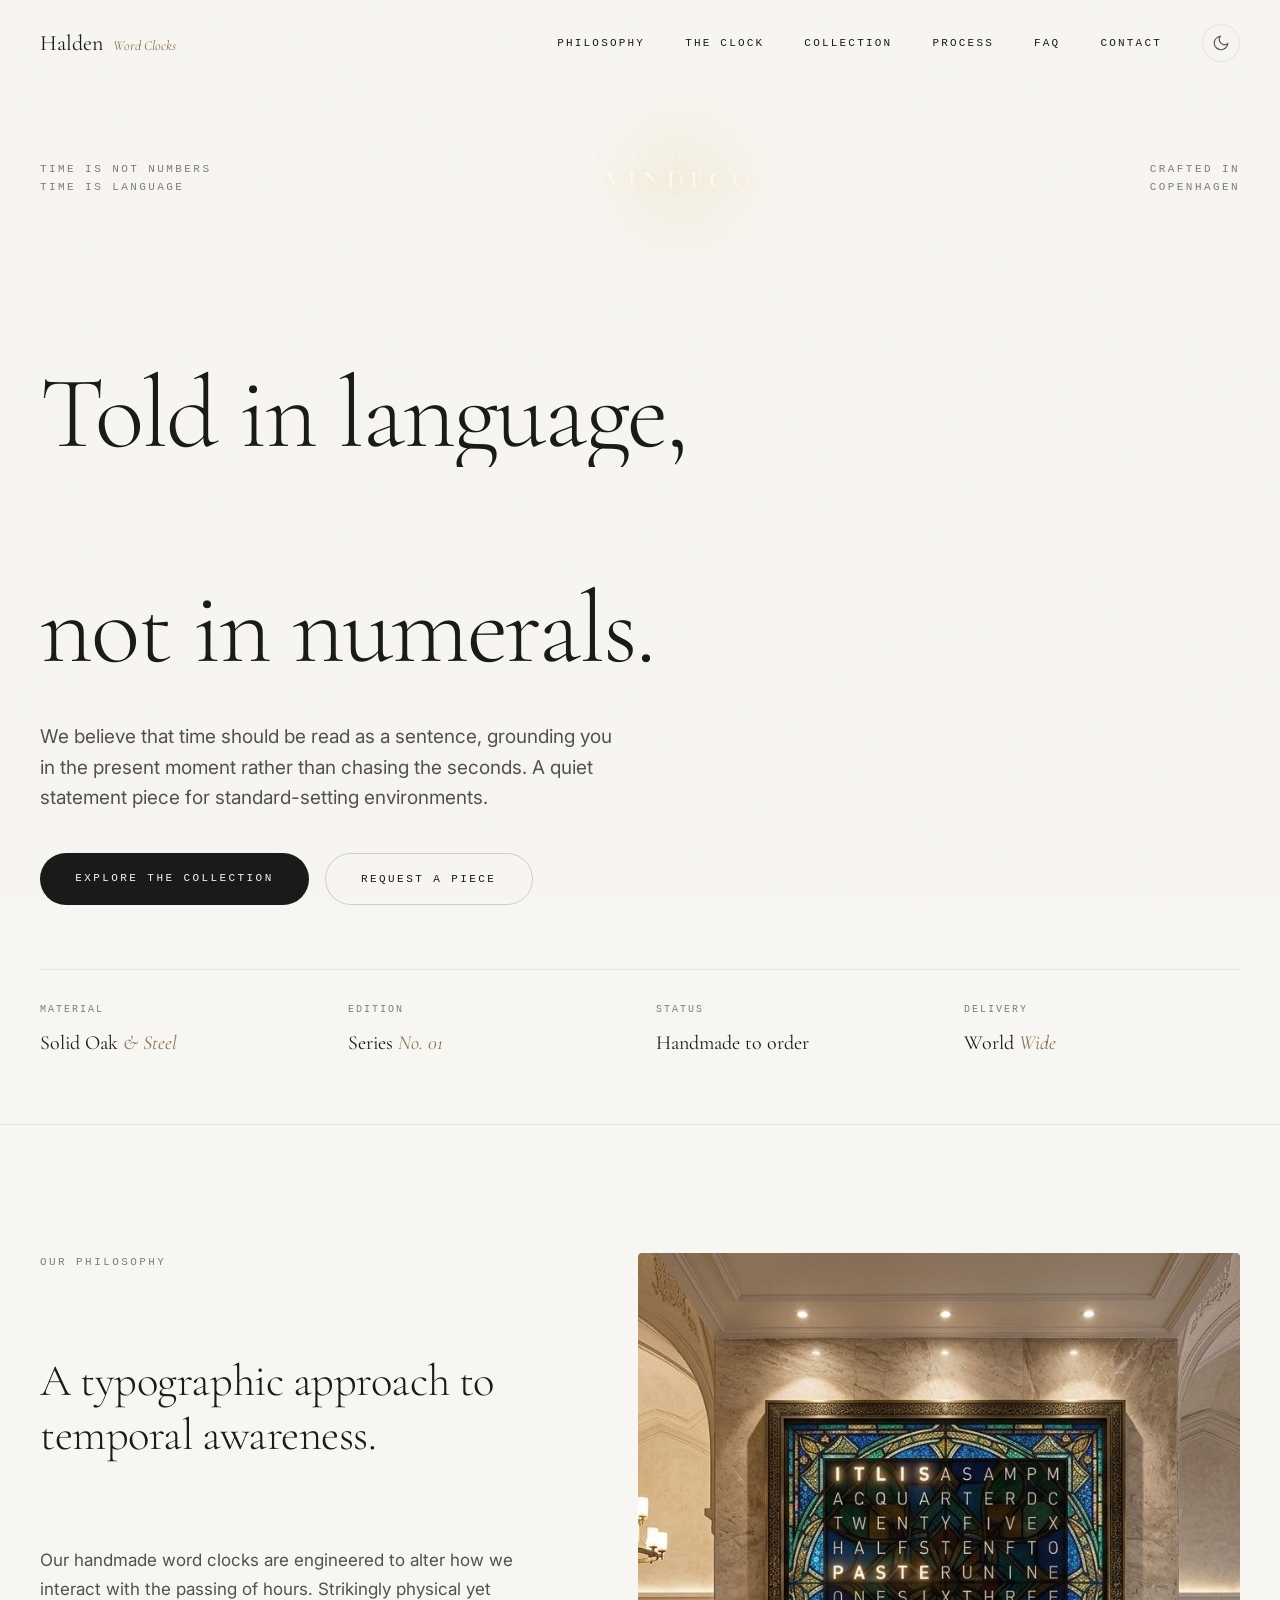
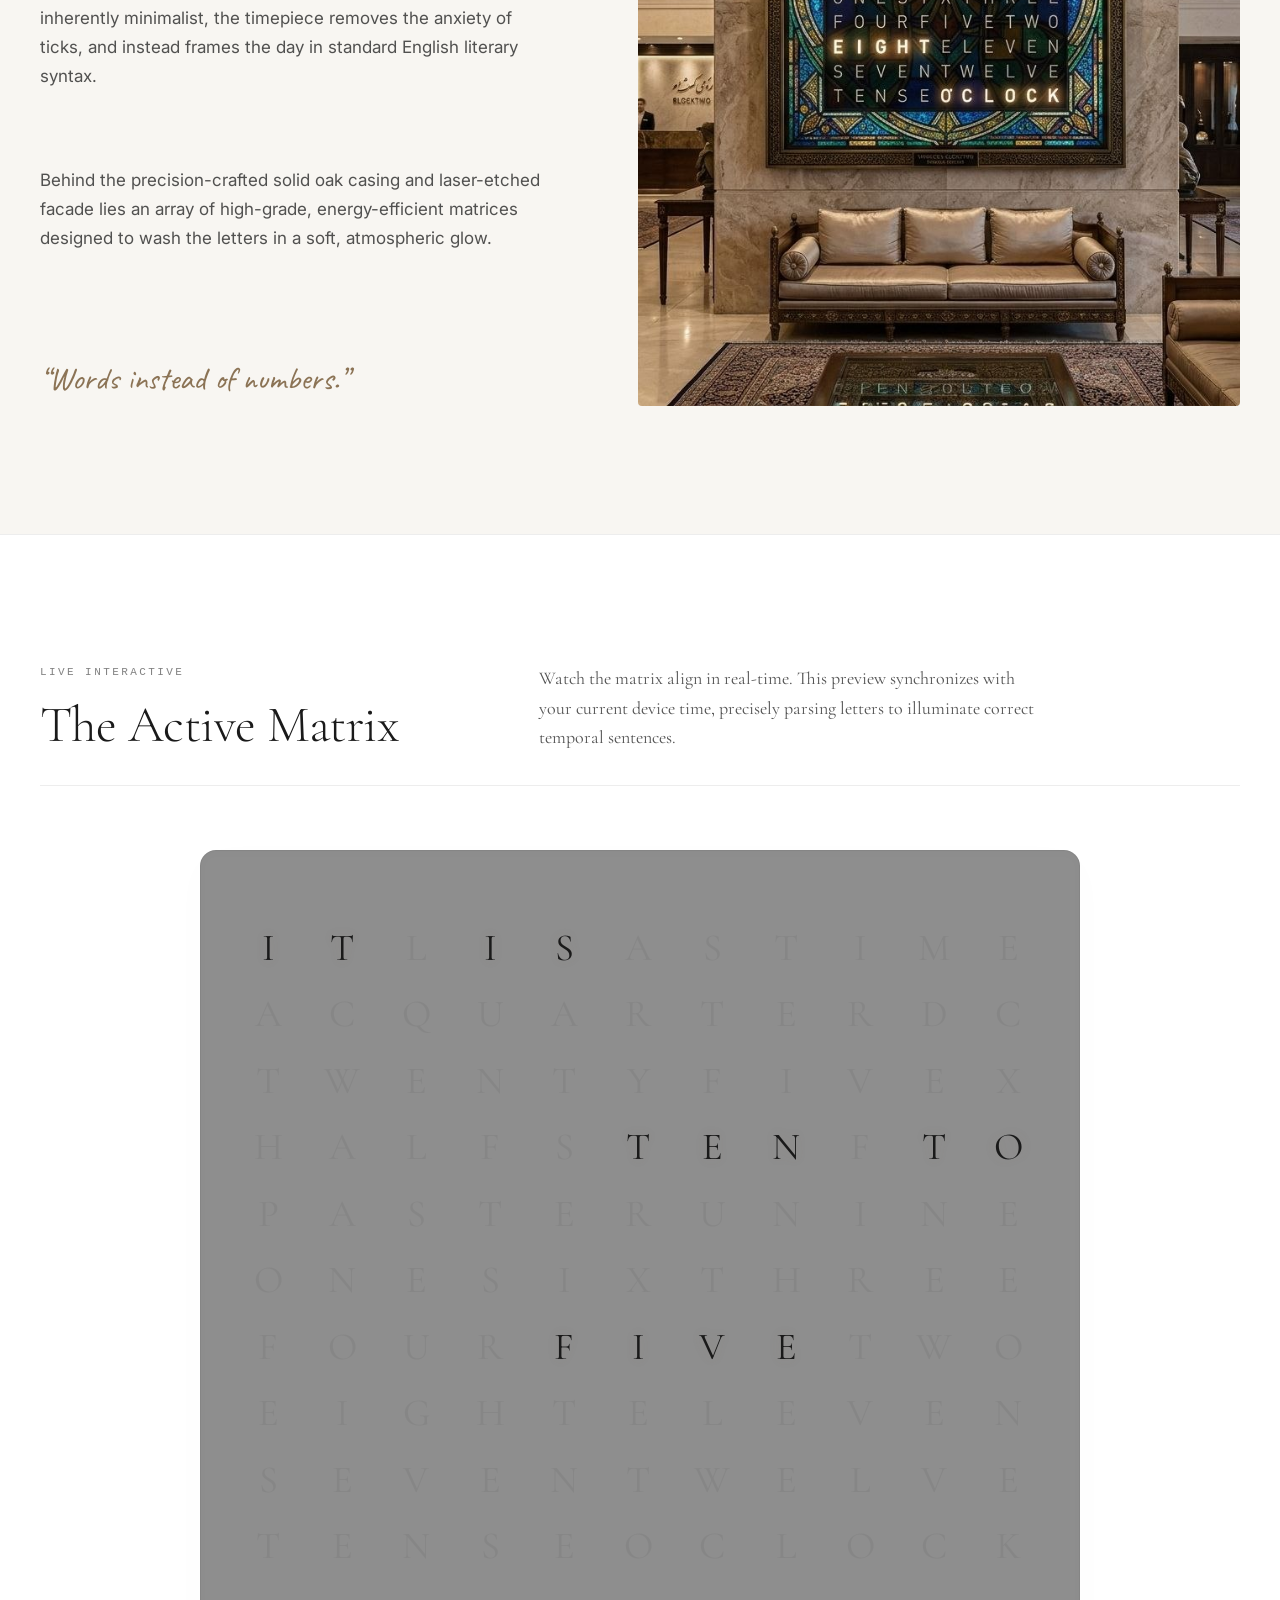
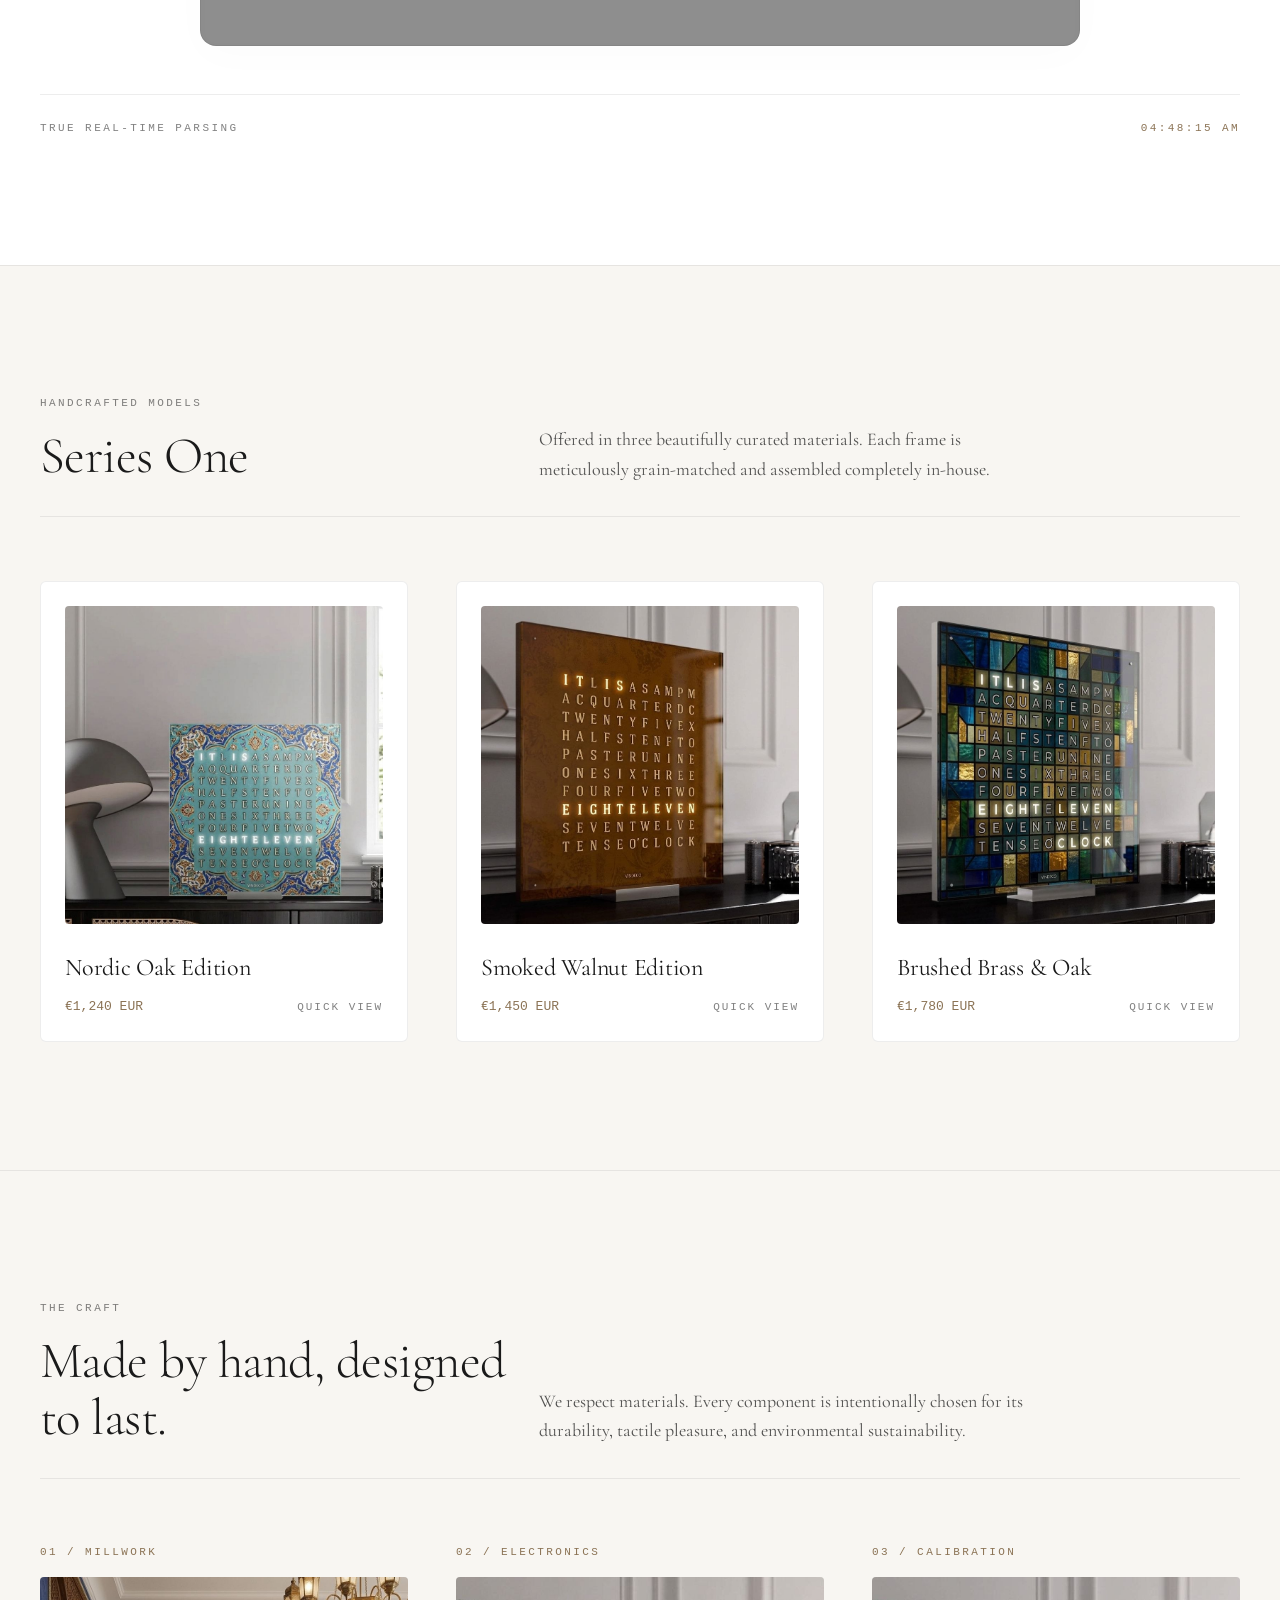
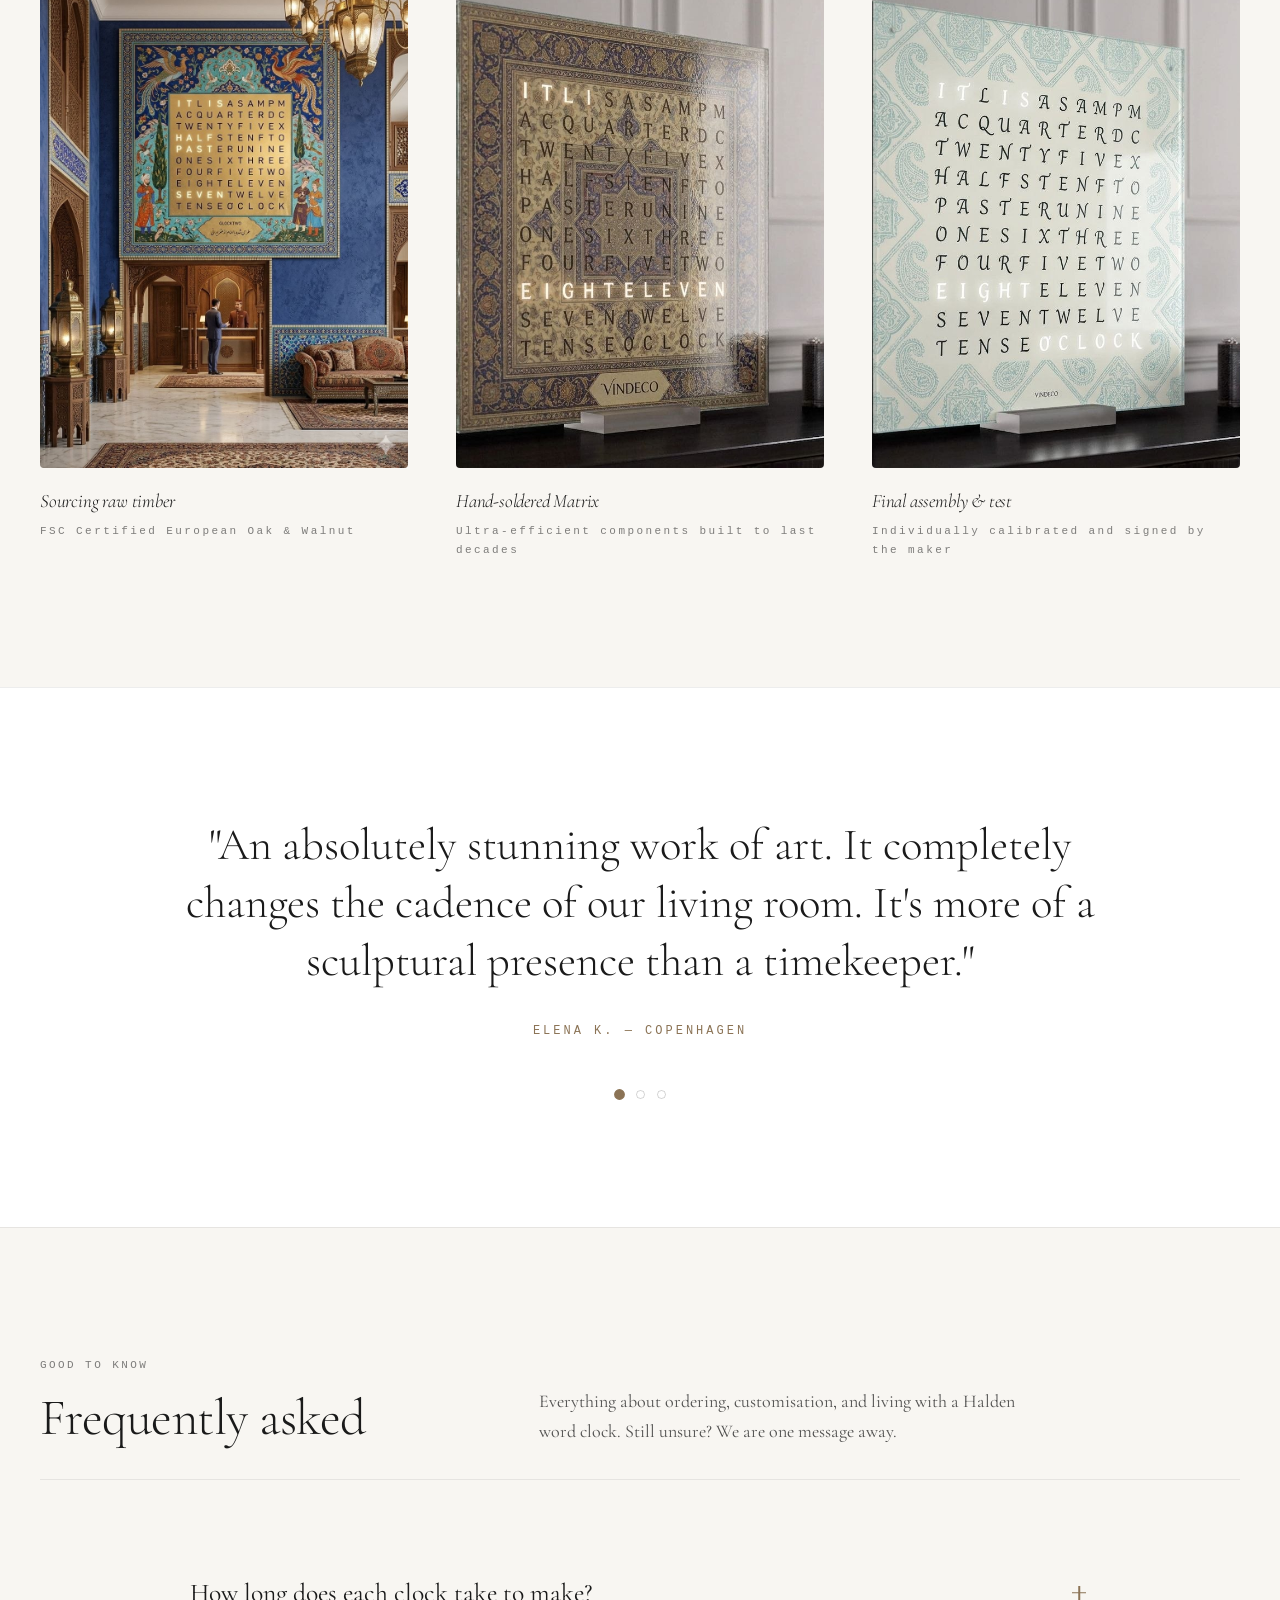
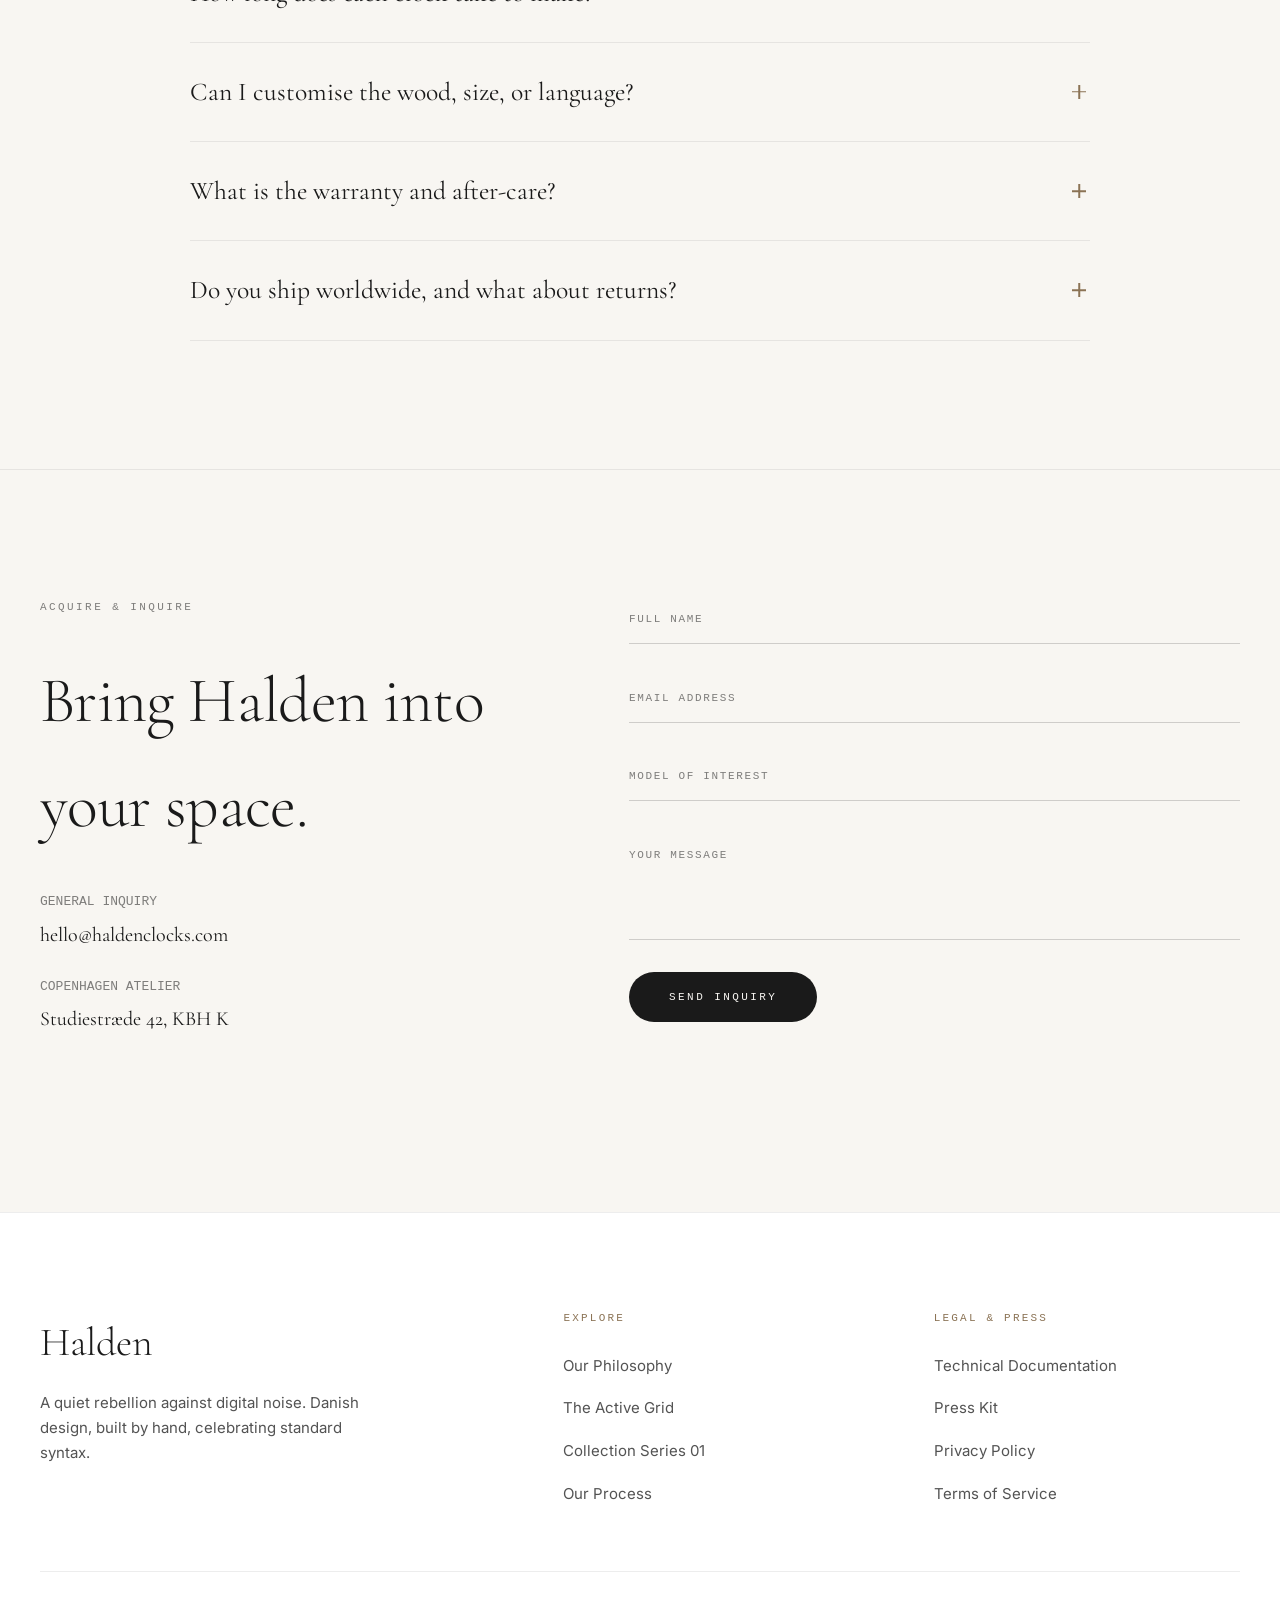
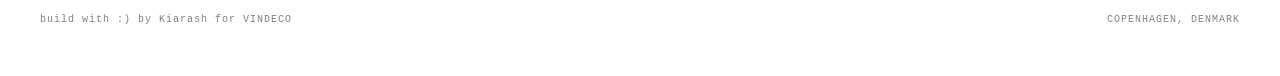
==== index.html @ 51e9920b "Add files via upload" ====
<!doctype html>
<html lang="en" class="no-js" data-theme="light">
  <head>
    <meta charset="UTF-8" />
    <meta name="viewport" content="width=device-width, initial-scale=1.0" />

    <!-- FIX: theme set before paint (no FOUC) + progressive-enhancement flag -->
    <script>
      (function () {
        var d = document.documentElement;
        d.classList.remove("no-js");
        d.classList.add("js");
        try {
          var t =
            localStorage.getItem("halden-theme") ||
            (window.matchMedia("(prefers-color-scheme: dark)").matches
              ? "dark"
              : "light");
          d.setAttribute("data-theme", t);
        } catch (e) {}
      })();
    </script>

    <title>Halden — Word Clocks | Premium Edition</title>
    <meta
      name="description"
      content="Handmade premium word clocks. Time told in language, not in numerals. Exquisite Danish design."
    />

    <link rel="canonical" href="https://haldenclocks.com/" />
    <link rel="icon" href="/favicon.ico" sizes="any" />
    <link rel="icon" href="/icon.svg" type="image/svg+xml" />
    <link rel="apple-touch-icon" href="/apple-touch-icon.png" />
    <meta name="theme-color" id="meta-theme-color" content="#f8f6f2" />

    <!-- OpenGraph -->
    <meta
      property="og:title"
      content="Halden — Word Clocks | Premium Handmade Danish Design"
    />
    <meta
      property="og:description"
      content="A unique horological piece that tells time in sentences, not in numerals. Crafted with premium solid timber and precision-etched steel."
    />
    <meta property="og:type" content="website" />
    <meta property="og:image" content="https://haldenclocks.com/og-image.jpg" />
    <meta name="twitter:card" content="summary_large_image" />

    <!-- JSON-LD: Store -->
    <script type="application/ld+json">
      {
        "@context": "https://schema.org",
        "@type": "Store",
        "name": "Halden Word Clocks",
        "image": "https://haldenclocks.com/og-image.jpg",
        "description": "Handmade premium word clocks from Copenhagen.",
        "address": {
          "@type": "PostalAddress",
          "streetAddress": "Studiestræde 42",
          "addressLocality": "Copenhagen",
          "postalCode": "1455",
          "addressCountry": "DK"
        },
        "priceRange": "$$$"
      }
    </script>

    <!-- JSON-LD: Products (rich results) -->
    <script type="application/ld+json">
      {
        "@context": "https://schema.org",
        "@type": "ItemList",
        "itemListElement": [
          {
            "@type": "Product",
            "name": "Nordic Oak Edition",
            "image": "https://haldenclocks.com/images/1000493984.jpg",
            "description": "Handmade word clock in solid Nordic oak.",
            "brand": { "@type": "Brand", "name": "Halden" },
            "offers": {
              "@type": "Offer",
              "price": "1240",
              "priceCurrency": "EUR",
              "availability": "https://schema.org/MadeToOrder"
            }
          },
          {
            "@type": "Product",
            "name": "Smoked Walnut Edition",
            "image": "https://haldenclocks.com/images/1000493985.jpg",
            "description": "Handmade word clock in smoked European walnut.",
            "brand": { "@type": "Brand", "name": "Halden" },
            "offers": {
              "@type": "Offer",
              "price": "1450",
              "priceCurrency": "EUR",
              "availability": "https://schema.org/MadeToOrder"
            }
          },
          {
            "@type": "Product",
            "name": "Brushed Brass & Oak",
            "image": "https://haldenclocks.com/images/1000493986.jpg",
            "description": "Handmade word clock in oak with a brushed brass face.",
            "brand": { "@type": "Brand", "name": "Halden" },
            "offers": {
              "@type": "Offer",
              "price": "1780",
              "priceCurrency": "EUR",
              "availability": "https://schema.org/MadeToOrder"
            }
          }
        ]
      }
    </script>

    <!-- Google Fonts -->
    <link rel="preconnect" href="https://fonts.googleapis.com" />
    <link rel="preconnect" href="https://fonts.gstatic.com" crossorigin />
    <link
      href="https://fonts.googleapis.com/css2?family=Caveat:wght@400;500;600&family=Cormorant+Garamond:ital,wght@0,300;0,400;0,500;0,600;1,300;1,400&family=Inter:wght@300;400;500;600&display=swap"
      rel="stylesheet"
    />
    <link rel="stylesheet" href="./css/app.css" />
  </head>
  <body>
    <a href="#main" class="skip-link">Skip to content</a>

    <div class="loader" aria-hidden="true">
      <div class="loader__logo">HALDEN</div>
      <div class="loader__subtitle">Time in Language</div>
    </div>

    <div class="cursor-glow" id="cursor-glow" aria-hidden="true"></div>

    <!-- Navigation -->
    <nav class="nav" id="nav">
      <a href="#main" class="nav__brand">Halden <em>Word Clocks</em></a>
      <div class="nav__menu">
        <a href="#about" class="nav__link">Philosophy</a>
        <a href="#clock" class="nav__link">The Clock</a>
        <a href="#collection" class="nav__link">Collection</a>
        <a href="#process" class="nav__link">Process</a>
        <a href="#faq" class="nav__link">FAQ</a>
        <a href="#contact" class="nav__link">Contact</a>
        <button
          class="theme-toggle"
          id="theme-toggle"
          aria-label="Toggle color theme"
        >
          <svg class="sun-icon" style="display: none" viewBox="0 0 24 24">
            <path
              d="M12 3v1m0 16v1m9-9h-1M4 12H3m15.364-6.364l-.707.707M6.343 17.657l-.707.707m12.728 0l-.707-.707M6.343 6.343l-.707-.707M12 7a5 5 0 100 10 5 5 0 000-10z"
            />
          </svg>
          <svg class="moon-icon" viewBox="0 0 24 24">
            <path d="M21 12.79A9 9 0 1111.21 3 7 7 0 0021 12.79z" />
          </svg>
        </button>
      </div>
      <button
        class="burger"
        id="burger-btn"
        aria-label="Toggle menu"
        aria-expanded="false"
        aria-controls="mobile-menu"
      >
        <span></span><span></span><span></span>
      </button>
    </nav>

    <!-- Mobile Overlay Menu -->
    <div class="mobile-menu" id="mobile-menu">
      <div class="mobile-menu__nav">
        <a href="#about" class="mobile-menu__link">Philosophy</a>
        <a href="#clock" class="mobile-menu__link">The Clock</a>
        <a href="#collection" class="mobile-menu__link">Collection</a>
        <a href="#process" class="mobile-menu__link">Process</a>
        <a href="#faq" class="mobile-menu__link">FAQ</a>
        <a href="#contact" class="mobile-menu__link">Contact</a>
      </div>
      <div class="mobile-menu__foot">
        <button
          class="theme-toggle"
          id="mobile-theme-toggle"
          aria-label="Toggle color theme"
        >
          <svg
            viewBox="0 0 24 24"
            fill="none"
            stroke="currentColor"
            stroke-width="1.5"
          >
            <path d="M21 12.79A9 9 0 1111.21 3 7 7 0 0021 12.79z" />
          </svg>
        </button>
        <span class="label">Switch theme</span>
      </div>
    </div>

    <main id="main">
      <!-- Hero -->
      <section class="hero reveal-up">
        <div class="hero__top">
          <div class="hero__label-text">
            <span class="line-mask"
              ><span class="inner" style="--i: 0"
                >Time is not numbers</span
              ></span
            >
            <span class="line-mask"
              ><span class="inner" style="--i: 1">Time is language</span></span
            >
          </div>
          <div class="luxury-logo">
            <div class="logo-particles"></div>

            <h1 id="logoText">
              <span>V</span>
              <span>I</span>
              <span>N</span>
              <span>D</span>
              <span>E</span>
              <span>C</span>
              <span>O</span>
            </h1>
          </div>
          <div class="hero__location">
            <span class="line-mask"
              ><span class="inner" style="--i: 0">Crafted in</span></span
            >
            <span class="line-mask"
              ><span class="inner" style="--i: 1">Copenhagen</span></span
            >
          </div>
        </div>

        <div>
          <h1 class="hero__title">
            <span class="line-mask"
              ><span class="inner" style="--i: 2">Told in language,</span></span
            ><br />
            <span class="line-mask"
              ><span class="inner" style="--i: 3">not in numerals.</span></span
            >
          </h1>
          <p class="hero__lede">
            We believe that time should be read as a sentence, grounding you in
            the present moment rather than chasing the seconds. A quiet
            statement piece for standard-setting environments.
          </p>

          <div class="hero__cta">
            <a href="#collection" class="btn btn--primary"
              >Explore the Collection</a
            >
            <a href="#contact" class="btn btn--ghost">Request a Piece</a>
          </div>

          <dl class="hero__meta">
            <div>
              <dt>Material</dt>
              <dd>Solid Oak <em>&amp; Steel</em></dd>
            </div>
            <div>
              <dt>Edition</dt>
              <dd>Series <em>No. 01</em></dd>
            </div>
            <div>
              <dt>Status</dt>
              <dd>Handmade to order</dd>
            </div>
            <div>
              <dt>Delivery</dt>
              <dd>World <em>Wide</em></dd>
            </div>
          </dl>
        </div>
      </section>

      <!-- About -->
      <section class="about reveal-up" id="about">
        <div class="about__inner">
          <div class="about__left">
            <div class="label" style="margin-bottom: 2rem">Our Philosophy</div>
            <h2 class="about__large-text">
              A typographic approach to temporal awareness.
            </h2>
            <p class="about__para">
              Our handmade word clocks are engineered to alter how we interact
              with the passing of hours. Strikingly physical yet inherently
              minimalist, the timepiece removes the anxiety of ticks, and
              instead frames the day in standard English literary syntax.
            </p>
            <p class="about__para">
              Behind the precision-crafted solid oak casing and laser-etched
              facade lies an array of high-grade, energy-efficient matrices
              designed to wash the letters in a soft, atmospheric glow.
            </p>
            <p class="about__quote">&ldquo;Words instead of numbers.&rdquo;</p>
          </div>
          <div
            class="about__image-container"
            data-fallback="Interior / brand imagery"
          >
            <div class="skeleton"></div>
            <img
              class="about__image"
              decoding="async"
              loading="lazy"
              src="./images/1000493983.jpg"
              alt="A Halden word clock in a warm interior setting"
            />
          </div>
        </div>
      </section>

      <!-- Live Word Clock -->
      <section class="clock-section reveal-up" id="clock">
        <div class="section-head">
          <div class="section-head__left">
            <div class="label">Live Interactive</div>
            <h2 class="section-head__title">The Active Matrix</h2>
          </div>
          <p class="section-head__desc">
            Watch the matrix align in real-time. This preview synchronizes with
            your current device time, precisely parsing letters to illuminate
            correct temporal sentences.
          </p>
        </div>

        <div class="clock">
          <div
            class="clock-grid"
            id="word-clock-grid"
            role="img"
            aria-label="Word clock showing the current time in letters"
          >
            <span class="clock-cell">I</span><span class="clock-cell">T</span
            ><span class="clock-cell">L</span><span class="clock-cell">I</span
            ><span class="clock-cell">S</span><span class="clock-cell">A</span
            ><span class="clock-cell">S</span><span class="clock-cell">T</span
            ><span class="clock-cell">I</span><span class="clock-cell">M</span
            ><span class="clock-cell">E</span> <span class="clock-cell">A</span
            ><span class="clock-cell">C</span><span class="clock-cell">Q</span
            ><span class="clock-cell">U</span><span class="clock-cell">A</span
            ><span class="clock-cell">R</span><span class="clock-cell">T</span
            ><span class="clock-cell">E</span><span class="clock-cell">R</span
            ><span class="clock-cell">D</span><span class="clock-cell">C</span>
            <span class="clock-cell">T</span><span class="clock-cell">W</span
            ><span class="clock-cell">E</span><span class="clock-cell">N</span
            ><span class="clock-cell">T</span><span class="clock-cell">Y</span
            ><span class="clock-cell">F</span><span class="clock-cell">I</span
            ><span class="clock-cell">V</span><span class="clock-cell">E</span
            ><span class="clock-cell">X</span> <span class="clock-cell">H</span
            ><span class="clock-cell">A</span><span class="clock-cell">L</span
            ><span class="clock-cell">F</span><span class="clock-cell">S</span
            ><span class="clock-cell">T</span><span class="clock-cell">E</span
            ><span class="clock-cell">N</span><span class="clock-cell">F</span
            ><span class="clock-cell">T</span><span class="clock-cell">O</span>
            <span class="clock-cell">P</span><span class="clock-cell">A</span
            ><span class="clock-cell">S</span><span class="clock-cell">T</span
            ><span class="clock-cell">E</span><span class="clock-cell">R</span
            ><span class="clock-cell">U</span><span class="clock-cell">N</span
            ><span class="clock-cell">I</span><span class="clock-cell">N</span
            ><span class="clock-cell">E</span> <span class="clock-cell">O</span
            ><span class="clock-cell">N</span><span class="clock-cell">E</span
            ><span class="clock-cell">S</span><span class="clock-cell">I</span
            ><span class="clock-cell">X</span><span class="clock-cell">T</span
            ><span class="clock-cell">H</span><span class="clock-cell">R</span
            ><span class="clock-cell">E</span><span class="clock-cell">E</span>
            <span class="clock-cell">F</span><span class="clock-cell">O</span
            ><span class="clock-cell">U</span><span class="clock-cell">R</span
            ><span class="clock-cell">F</span><span class="clock-cell">I</span
            ><span class="clock-cell">V</span><span class="clock-cell">E</span
            ><span class="clock-cell">T</span><span class="clock-cell">W</span
            ><span class="clock-cell">O</span> <span class="clock-cell">E</span
            ><span class="clock-cell">I</span><span class="clock-cell">G</span
            ><span class="clock-cell">H</span><span class="clock-cell">T</span
            ><span class="clock-cell">E</span><span class="clock-cell">L</span
            ><span class="clock-cell">E</span><span class="clock-cell">V</span
            ><span class="clock-cell">E</span><span class="clock-cell">N</span>
            <span class="clock-cell">S</span><span class="clock-cell">E</span
            ><span class="clock-cell">V</span><span class="clock-cell">E</span
            ><span class="clock-cell">N</span><span class="clock-cell">T</span
            ><span class="clock-cell">W</span><span class="clock-cell">E</span
            ><span class="clock-cell">L</span><span class="clock-cell">V</span
            ><span class="clock-cell">E</span> <span class="clock-cell">T</span
            ><span class="clock-cell">E</span><span class="clock-cell">N</span
            ><span class="clock-cell">S</span><span class="clock-cell">E</span
            ><span class="clock-cell">O</span><span class="clock-cell">C</span
            ><span class="clock-cell">L</span><span class="clock-cell">O</span
            ><span class="clock-cell">C</span><span class="clock-cell">K</span>
          </div>
        </div>

        <div class="clock-section__caption">
          <div class="label">True Real-Time Parsing</div>
          <div
            class="label"
            id="digital-clock"
            style="color: var(--accent); font-weight: 500"
            aria-live="off"
          >
            00:00:00
          </div>
        </div>
      </section>

      <!-- Collection -->
      <section class="collection reveal-up" id="collection">
        <div class="section-head">
          <div class="section-head__left">
            <div class="label">Handcrafted Models</div>
            <h2 class="section-head__title">Series One</h2>
          </div>
          <p class="section-head__desc">
            Offered in three beautifully curated materials. Each frame is
            meticulously grain-matched and assembled completely in-house.
          </p>
        </div>

        <div class="collection__grid">
          <div
            class="collection-card"
            role="button"
            tabindex="0"
            data-title="Nordic Oak Edition"
            data-price="€1,240 EUR"
            data-img="./images/1000493984.jpg"
            data-desc="Our signature model. Warm, pale Nordic oak with a hand-oiled finish that deepens beautifully with age. The letters glow with a soft, candle-like warmth."
            data-specs="Solid Nordic oak · 45 × 45 cm · English matrix · Hand-oiled finish"
          >
            <div
              class="collection-card__img-wrap"
              data-fallback="Nordic Oak Edition"
            >
              <div class="skeleton"></div>
              <img
                class="collection-card__img"
                decoding="async"
                loading="lazy"
                src="./images/1000493984.jpg"
                alt="Nordic Oak Edition word clock"
              />
            </div>
            <h3 class="collection-card__title">Nordic Oak Edition</h3>
            <div class="collection-card__details">
              <span class="collection-card__price">€1,240 EUR</span>
              <span class="collection-card__cta">Quick view</span>
            </div>
          </div>

          <div
            class="collection-card"
            role="button"
            tabindex="0"
            data-title="Smoked Walnut Edition"
            data-price="€1,450 EUR"
            data-img="./images/1000493985.jpg"
            data-desc="A darker, more dramatic character. Smoked European walnut brings rich chocolate tones and a striking contrast against the illuminated syntax."
            data-specs="Smoked European walnut · 45 × 45 cm · English matrix · Satin lacquer"
          >
            <div
              class="collection-card__img-wrap"
              data-fallback="Smoked Walnut Edition"
            >
              <div class="skeleton"></div>
              <img
                class="collection-card__img"
                decoding="async"
                loading="lazy"
                src="./images/1000493985.jpg"
                alt="Smoked Walnut Edition word clock"
              />
            </div>
            <h3 class="collection-card__title">Smoked Walnut Edition</h3>
            <div class="collection-card__details">
              <span class="collection-card__price">€1,450 EUR</span>
              <span class="collection-card__cta">Quick view</span>
            </div>
          </div>

          <div
            class="collection-card"
            role="button"
            tabindex="0"
            data-title="Brushed Brass &amp; Oak"
            data-price="€1,780 EUR"
            data-img="./images/1000493986.jpg"
            data-desc="Our flagship. A precision-etched, brushed brass face set within an oak frame — a true horological statement that patinas gracefully over decades."
            data-specs="Brushed brass on oak · 45 × 45 cm · English matrix · Limited run"
          >
            <div
              class="collection-card__img-wrap"
              data-fallback="Brushed Brass &amp; Oak"
            >
              <div class="skeleton"></div>
              <img
                class="collection-card__img"
                decoding="async"
                loading="lazy"
                src="./images/1000493986.jpg"
                alt="Brushed Brass and Oak word clock"
              />
            </div>
            <h3 class="collection-card__title">Brushed Brass &amp; Oak</h3>
            <div class="collection-card__details">
              <span class="collection-card__price">€1,780 EUR</span>
              <span class="collection-card__cta">Quick view</span>
            </div>
          </div>
        </div>
      </section>

      <!-- Process -->
      <section class="process reveal-up" id="process">
        <div class="section-head">
          <div class="section-head__left">
            <div class="label">The Craft</div>
            <h2 class="section-head__title">Made by hand, designed to last.</h2>
          </div>
          <p class="section-head__desc">
            We respect materials. Every component is intentionally chosen for
            its durability, tactile pleasure, and environmental sustainability.
          </p>
        </div>

        <div class="process__grid">
          <div class="process__item">
            <div class="process__num">01 / Millwork</div>
            <div
              class="process__image-wrap"
              data-fallback="Sourcing raw timber"
            >
              <div class="skeleton"></div>
              <img
                class="process__image"
                decoding="async"
                loading="lazy"
                src="./images/1000493988.jpg"
                alt="Milling hardwood"
              />
            </div>
            <h3 class="process__caption">Sourcing raw timber</h3>
            <p class="label" style="text-transform: none">
              FSC Certified European Oak &amp; Walnut
            </p>
          </div>
          <div class="process__item">
            <div class="process__num">02 / Electronics</div>
            <div
              class="process__image-wrap"
              data-fallback="Hand-soldered matrix"
            >
              <div class="skeleton"></div>
              <img
                class="process__image"
                decoding="async"
                loading="lazy"
                src="./images/1000493990.jpg"
                alt="Precision electronics"
              />
            </div>
            <h3 class="process__caption">Hand-soldered Matrix</h3>
            <p class="label" style="text-transform: none">
              Ultra-efficient components built to last decades
            </p>
          </div>
          <div class="process__item">
            <div class="process__num">03 / Calibration</div>
            <div
              class="process__image-wrap"
              data-fallback="Final assembly &amp; test"
            >
              <div class="skeleton"></div>
              <img
                class="process__image"
                decoding="async"
                loading="lazy"
                src="./images/1000493991.jpg"
                alt="Assembling final piece"
              />
            </div>
            <h3 class="process__caption">Final assembly &amp; test</h3>
            <p class="label" style="text-transform: none">
              Individually calibrated and signed by the maker
            </p>
          </div>
        </div>
      </section>

      <!-- Testimonials -->
      <section class="testimonials reveal-up">
        <div class="testimonials__inner">
          <div class="testimonials__track">
            <blockquote class="t-slide active">
              <p class="testimonials__quote">
                "An absolutely stunning work of art. It completely changes the
                cadence of our living room. It's more of a sculptural presence
                than a timekeeper."
              </p>
              <div class="testimonials__author">Elena K. — Copenhagen</div>
            </blockquote>
            <blockquote class="t-slide">
              <p class="testimonials__quote">
                "The craftsmanship is faultless. Guests always ask about it, and
                reading the time as a sentence has genuinely made me calmer."
              </p>
              <div class="testimonials__author">Marcus L. — Berlin</div>
            </blockquote>
            <blockquote class="t-slide">
              <p class="testimonials__quote">
                "Worth every euro. The walnut grain and the soft glow at night
                are simply beautiful. A future heirloom."
              </p>
              <div class="testimonials__author">Sofia R. — Milan</div>
            </blockquote>
          </div>
          <div
            class="testimonials__dots"
            role="tablist"
            aria-label="Testimonials"
          >
            <button class="t-dot active" aria-label="Testimonial 1"></button>
            <button class="t-dot" aria-label="Testimonial 2"></button>
            <button class="t-dot" aria-label="Testimonial 3"></button>
          </div>
        </div>
      </section>

      <!-- FAQ -->
      <section class="faq reveal-up" id="faq">
        <div class="section-head">
          <div class="section-head__left">
            <div class="label">Good to know</div>
            <h2 class="section-head__title">Frequently asked</h2>
          </div>
          <p class="section-head__desc">
            Everything about ordering, customisation, and living with a Halden
            word clock. Still unsure? We are one message away.
          </p>
        </div>

        <div class="faq__list">
          <details class="faq__item">
            <summary>
              How long does each clock take to make?<span
                class="faq__icon"
              ></span>
            </summary>
            <p class="faq__answer">
              Every piece is handmade to order. Production typically takes 4–6
              weeks, followed by insured worldwide shipping. You'll receive
              updates at each stage of the build.
            </p>
          </details>
          <details class="faq__item">
            <summary>
              Can I customise the wood, size, or language?<span
                class="faq__icon"
              ></span>
            </summary>
            <p class="faq__answer">
              Yes. Beyond the three standard editions we offer bespoke sizes,
              alternative timbers, and matrices in several languages. Mention
              your wishes in the inquiry form and we'll prepare a quote.
            </p>
          </details>
          <details class="faq__item">
            <summary>
              What is the warranty and after-care?<span
                class="faq__icon"
              ></span>
            </summary>
            <p class="faq__answer">
              Each Halden clock is covered by a 5-year warranty on electronics
              and craftsmanship. The matrix components are rated for decades of
              continuous use, and we offer lifetime servicing.
            </p>
          </details>
          <details class="faq__item">
            <summary>
              Do you ship worldwide, and what about returns?<span
                class="faq__icon"
              ></span>
            </summary>
            <p class="faq__answer">
              We ship worldwide with fully insured, tracked carriers. As pieces
              are made to order, we accept returns within 14 days of delivery
              for standard editions in original condition.
            </p>
          </details>
        </div>
      </section>

      <!-- Contact -->
      <section class="contact reveal-up" id="contact">
        <div class="contact__inner">
          <div class="contact__info">
            <div>
              <div class="label" style="margin-bottom: 2rem">
                Acquire &amp; Inquire
              </div>
              <h2 class="contact__title">Bring Halden into your space.</h2>
            </div>
            <div class="contact__details">
              <div class="contact__detail-item">
                General inquiry
                <a href="mailto:hello@haldenclocks.com"
                  >hello@haldenclocks.com</a
                >
              </div>
              <div class="contact__detail-item">
                Copenhagen Atelier
                <a href="https://maps.google.com" target="_blank" rel="noopener"
                  >Studiestræde 42, KBH K</a
                >
              </div>
            </div>
          </div>

          <!-- Set your Formspree ID in the action below to enable sending -->
          <form
            class="contact-form"
            id="contact-form"
            action="https://formspree.io/f/YOUR_FORM_ID_HERE"
            method="POST"
          >
            <div class="form-group">
              <input
                type="text"
                id="name"
                name="name"
                class="form-input"
                placeholder=" "
                required
              />
              <label for="name" class="form-label">Full Name</label>
            </div>
            <div class="form-group">
              <input
                type="email"
                id="email"
                name="email"
                class="form-input"
                placeholder=" "
                required
              />
              <label for="email" class="form-label">Email Address</label>
            </div>
            <div class="form-group">
              <input
                type="text"
                id="model-interest"
                name="model"
                class="form-input"
                placeholder=" "
              />
              <label for="model-interest" class="form-label"
                >Model of Interest</label
              >
            </div>
            <div class="form-group">
              <textarea
                id="message"
                name="message"
                class="form-input"
                rows="4"
                placeholder=" "
                style="resize: none"
                required
              ></textarea>
              <label for="message" class="form-label">Your message</label>
            </div>
            <button type="submit" class="form-btn">Send Inquiry</button>
            <p
              class="form-status"
              id="form-status"
              role="status"
              aria-live="polite"
            ></p>
          </form>
        </div>
      </section>
    </main>

    <!-- Product Quick-View Modal -->
    <div
      class="modal"
      id="product-modal"
      role="dialog"
      aria-modal="true"
      aria-labelledby="modal-title"
      aria-hidden="true"
    >
      <div class="modal__backdrop" data-close></div>
      <div class="modal__panel">
        <button class="modal__close" data-close aria-label="Close quick view">
          &times;
        </button>
        <div class="modal__grid">
          <div
            class="modal__img-wrap"
            id="modal-img-wrap"
            data-fallback="Product image"
          >
            <img id="modal-img" src="" alt="" />
          </div>
          <div class="modal__body">
            <div class="label">Series One · Handmade to order</div>
            <h3 class="modal__title" id="modal-title"></h3>
            <p class="modal__desc" id="modal-desc"></p>
            <div class="modal__specs" id="modal-specs"></div>
            <div class="modal__foot">
              <span class="modal__price" id="modal-price"></span>
              <a href="#contact" class="btn btn--primary" data-close
                >Inquire to Order</a
              >
            </div>
          </div>
        </div>
      </div>
    </div>

    <!-- Footer -->
    <footer class="footer">
      <div class="footer__top">
        <div class="footer__brand">
          <h3>Halden</h3>
          <p>
            A quiet rebellion against digital noise. Danish design, built by
            hand, celebrating standard syntax.
          </p>
        </div>
        <div>
          <h4 class="footer__links-title">Explore</h4>
          <ul class="footer__links-list">
            <li><a href="#about">Our Philosophy</a></li>
            <li><a href="#clock">The Active Grid</a></li>
            <li><a href="#collection">Collection Series 01</a></li>
            <li><a href="#process">Our Process</a></li>
          </ul>
        </div>
        <div>
          <h4 class="footer__links-title">Legal &amp; Press</h4>
          <ul class="footer__links-list">
            <li><a href="#">Technical Documentation</a></li>
            <li><a href="#">Press Kit</a></li>
            <li><a href="#">Privacy Policy</a></li>
            <li><a href="#">Terms of Service</a></li>
          </ul>
        </div>
      </div>
      <div class="footer__bottom">
        <p class="footer__copy">build with :) by Kiarash for VINDECO</p>
        <p class="footer__copy">COPENHAGEN, DENMARK</p>
      </div>
    </footer>
    <script src="./js/app.js"></script>
  </body>
</html>
---- css/app.css ----
:root {
  --bg: #f8f6f2;
  --bg-card: #ffffff;
  --text: #1a1a1a;
  --text-soft: rgba(26, 26, 26, 0.75);
  --text-mute: rgba(26, 26, 26, 0.55);
  --text-faint: rgba(26, 26, 26, 0.25);
  --line: rgba(26, 26, 26, 0.08);
  --line-strong: rgba(26, 26, 26, 0.18);
  --accent: #8b7355;
  --accent-contrast: #ffffff;
  --accent-light: rgba(139, 115, 85, 0.1);
  --glow: rgba(139, 115, 85, 0.15);
  --serif: "Cormorant Garamond", "Times New Roman", serif;
  --sans: "Inter", -apple-system, BlinkMacSystemFont, sans-serif;
  --mono: ui-monospace, "Cascadia Code", "Source Code Pro", monospace;
  --hand: "Caveat", cursive;
  --ease-quiet: cubic-bezier(0.22, 1, 0.36, 1);
  --ease-precise: cubic-bezier(0.4, 0, 0.2, 1);
  --ease-emphasis: cubic-bezier(0.16, 1, 0.3, 1);
  --transition-theme:
    background-color 0.8s var(--ease-quiet), color 0.8s var(--ease-quiet),
    border-color 0.5s var(--ease-quiet);
}
[data-theme="dark"] {
  --bg: #0c0c0b;
  --bg-card: #141413;
  --text: #f3effa;
  --text-soft: rgba(243, 239, 250, 0.75);
  --text-mute: rgba(243, 239, 250, 0.5);
  --text-faint: rgba(243, 239, 250, 0.2);
  --line: rgba(243, 239, 250, 0.08);
  --line-strong: rgba(243, 239, 250, 0.18);
  --accent: #d4af37;
  --accent-contrast: #0c0c0b;
  --accent-light: rgba(212, 175, 55, 0.1);
  --glow: rgba(212, 175, 55, 0.25);
}

*,
*::before,
*::after {
  box-sizing: border-box;
  margin: 0;
  padding: 0;
}
html {
  -webkit-text-size-adjust: 100%;
  scroll-behavior: smooth;
}
body {
  font-family: var(--sans);
  font-size: 16px;
  line-height: 1.65;
  color: var(--text);
  background: var(--bg);
  -webkit-font-smoothing: antialiased;
  overflow-x: hidden;
  transition: var(--transition-theme);
  position: relative;
}
/* Grain / atmosphere */
body::before {
  content: "";
  position: fixed;
  inset: 0;
  z-index: 0;
  pointer-events: none;
  opacity: 0.04;
  background-image: url("data:image/svg+xml,%3Csvg xmlns='http://www.w3.org/2000/svg' width='300' height='300'%3E%3Cfilter id='n'%3E%3CfeTurbulence type='fractalNoise' baseFrequency='0.9' numOctaves='4' stitchTiles='stitch'/%3E%3C/filter%3E%3Crect width='100%25' height='100%25' filter='url(%23n)'/%3E%3C/svg%3E");
}
img {
  max-width: 100%;
  display: block;
  height: auto;
}
button {
  background: none;
  border: none;
  cursor: pointer;
  font: inherit;
  color: inherit;
  padding: 0;
}
a {
  color: inherit;
  text-decoration: none;
  transition: color 0.3s ease;
}
section {
  scroll-margin-top: 100px;
  position: relative;
  z-index: 1;
}

button:focus-visible,
a:focus-visible,
input:focus-visible,
textarea:focus-visible {
  outline: 2px solid var(--accent);
  outline-offset: 4px;
  border-radius: 2px;
}
input:focus:not(:focus-visible),
textarea:focus:not(:focus-visible) {
  outline: none;
}

h1,
h2,
h3,
h4 {
  font-family: var(--serif);
  font-weight: 300;
  letter-spacing: -0.01em;
}
em {
  font-style: italic;
  font-family: var(--serif);
}

.label {
  font-family: var(--mono);
  font-size: 11px;
  letter-spacing: 0.22em;
  text-transform: uppercase;
  color: var(--text-mute);
}
.hand {
  font-family: var(--hand);
  font-weight: 500;
  color: var(--accent);
}

::-webkit-scrollbar {
  width: 8px;
}
::-webkit-scrollbar-track {
  background: var(--bg);
}
::-webkit-scrollbar-thumb {
  background: var(--line-strong);
  border-radius: 4px;
}
::-webkit-scrollbar-thumb:hover {
  background: var(--accent);
}

/* Skip link (a11y) */
.skip-link {
  position: fixed;
  top: 8px;
  left: 8px;
  z-index: 1200;
  background: var(--text);
  color: var(--bg);
  padding: 0.6rem 1rem;
  border-radius: 6px;
  font-family: var(--mono);
  font-size: 11px;
  letter-spacing: 0.15em;
  text-transform: uppercase;
  transform: translateY(-150%);
  transition: transform 0.3s var(--ease-quiet);
}
.skip-link:focus {
  transform: translateY(0);
}

/* Cursor Glow */
.cursor-glow {
  position: fixed;
  top: 0;
  left: 0;
  width: 400px;
  height: 400px;
  background: radial-gradient(circle, var(--glow) 0%, rgba(0, 0, 0, 0) 70%);
  border-radius: 50%;
  pointer-events: none;
  z-index: 0;
  transform: translate3d(-50%, -50%, 0);
  will-change: transform;
  opacity: 0;
  transition: opacity 1s var(--ease-quiet);
}
body:hover .cursor-glow {
  opacity: 1;
}

/* Loader */
.no-js .loader {
  display: none;
}
.loader {
  position: fixed;
  inset: 0;
  background: var(--bg);
  z-index: 1000;
  display: flex;
  flex-direction: column;
  justify-content: center;
  align-items: center;
  transition: clip-path 1.2s var(--ease-emphasis);
  clip-path: inset(0 0 0 0);
}
.loader.loaded {
  clip-path: inset(0 0 100% 0);
  pointer-events: none;
}
.loader__logo {
  font-family: var(--serif);
  font-size: 3.5rem;
  letter-spacing: 0.1em;
  opacity: 0;
  transform: translateY(20px);
  animation: loadIn 1s forwards var(--ease-quiet);
}
.loader__subtitle {
  font-family: var(--mono);
  font-size: 11px;
  letter-spacing: 0.3em;
  text-transform: uppercase;
  color: var(--text-mute);
  margin-top: 1rem;
  opacity: 0;
  transform: translateY(20px);
  animation: loadIn 1s 0.3s forwards var(--ease-quiet);
}
@keyframes loadIn {
  to {
    opacity: 1;
    transform: translateY(0);
  }
}

/* Nav */
.nav {
  position: fixed;
  top: 0;
  left: 0;
  right: 0;
  z-index: 100;
  display: flex;
  align-items: center;
  justify-content: space-between;
  padding: 1.5rem 2.5rem;
  background: transparent;
  border-bottom: 1px solid transparent;
  transition:
    padding 0.4s var(--ease-quiet),
    background 0.4s var(--ease-quiet),
    border-color 0.4s var(--ease-quiet);
}
.nav.scrolled {
  padding: 1rem 2.5rem;
  background: rgba(248, 246, 242, 0.85);
  backdrop-filter: blur(20px);
  -webkit-backdrop-filter: blur(20px);
  border-bottom: 1px solid var(--line);
}
[data-theme="dark"] .nav.scrolled {
  background: rgba(12, 12, 11, 0.85);
}
.nav__brand {
  font-family: var(--serif);
  font-size: 22px;
  display: flex;
  align-items: baseline;
  gap: 0.6rem;
  font-weight: 400;
}
.nav__brand em {
  color: var(--accent);
  font-size: 14px;
}
.nav__menu {
  display: flex;
  align-items: center;
  gap: 2.5rem;
}
.nav__link {
  font-family: var(--mono);
  font-size: 11px;
  letter-spacing: 0.2em;
  text-transform: uppercase;
  color: var(--text);
  position: relative;
  padding: 0.5rem 0;
}
.nav__link::after {
  content: "";
  position: absolute;
  bottom: 0;
  left: 0;
  width: 100%;
  height: 1px;
  background: var(--accent);
  transform: scaleX(0);
  transform-origin: right;
  transition: transform 0.4s var(--ease-quiet);
}
.nav__link:hover::after {
  transform: scaleX(1);
  transform-origin: left;
}

.theme-toggle {
  display: flex;
  align-items: center;
  justify-content: center;
  width: 38px;
  height: 38px;
  border-radius: 50%;
  border: 1px solid var(--line);
  color: var(--text-soft);
  transition:
    border-color 0.3s,
    background 0.3s,
    color 0.3s;
}
.theme-toggle:hover {
  border-color: var(--accent);
  background: var(--accent-light);
  color: var(--text);
}
.theme-toggle svg {
  width: 18px;
  height: 18px;
  fill: none;
  stroke: currentColor;
  stroke-width: 1.5;
}

.burger {
  display: none;
  flex-direction: column;
  gap: 6px;
  width: 24px;
  height: 18px;
  z-index: 110;
}
.burger span {
  display: block;
  width: 100%;
  height: 1.5px;
  background: var(--text);
  transition:
    transform 0.3s var(--ease-quiet),
    opacity 0.3s;
}
.burger.active span:nth-child(1) {
  transform: translateY(7.5px) rotate(45deg);
}
.burger.active span:nth-child(2) {
  opacity: 0;
}
.burger.active span:nth-child(3) {
  transform: translateY(-7.5px) rotate(-45deg);
}

.mobile-menu {
  position: fixed;
  inset: 0;
  background: var(--bg);
  z-index: 95;
  display: flex;
  flex-direction: column;
  justify-content: center;
  padding: 3rem;
  clip-path: circle(0px at calc(100% - 3rem) 3rem);
  transition: clip-path 0.8s var(--ease-emphasis);
}
.mobile-menu.active {
  clip-path: circle(150% at calc(100% - 3rem) 3rem);
}
.mobile-menu__nav {
  display: flex;
  flex-direction: column;
  gap: 2rem;
}
.mobile-menu__link {
  font-family: var(--serif);
  font-size: 2.5rem;
  font-weight: 300;
  color: var(--text-soft);
  transition:
    color 0.3s,
    padding-left 0.3s;
}
.mobile-menu__link:hover {
  color: var(--accent);
  padding-left: 10px;
}
.mobile-menu__foot {
  margin-top: 3rem;
  display: flex;
  align-items: center;
  gap: 1rem;
}
.mobile-menu__foot .label {
  color: var(--text-soft);
}

@media (max-width: 860px) {
  .nav {
    padding: 1.25rem 1.5rem;
  }
  .nav.scrolled {
    padding: 0.85rem 1.5rem;
  }
  .nav__menu {
    display: none;
  }
  .burger {
    display: flex;
  }
}

/* Reveal */
.reveal-up {
  transition:
    opacity 1.2s var(--ease-quiet),
    transform 1.2s var(--ease-quiet);
}
.js .reveal-up {
  opacity: 0;
  transform: translateY(40px);
}
.reveal-up.is-in {
  opacity: 1;
  transform: translateY(0);
}
.line-mask {
  display: block;
  overflow: hidden;
}
.line-mask .inner {
  display: block;
  transition: transform 1.3s var(--ease-emphasis);
  transition-delay: calc(var(--i, 0) * 150ms);
}
.js .line-mask .inner {
  transform: translateY(110%);
}
.reveal-up.is-in .line-mask .inner {
  transform: translateY(0);
}

/* Buttons */
.btn {
  display: inline-block;
  font-family: var(--mono);
  font-size: 11px;
  letter-spacing: 0.22em;
  text-transform: uppercase;
  padding: 1rem 2.2rem;
  border-radius: 30px;
  transition:
    transform 0.3s,
    background 0.3s,
    color 0.3s,
    box-shadow 0.3s,
    border-color 0.3s;
}
.btn--primary {
  background: var(--text);
  color: var(--bg);
}
.btn--primary:hover {
  background: var(--accent);
  color: var(--accent-contrast);
  transform: translateY(-2px);
  box-shadow: 0 12px 30px var(--glow);
}
.btn--ghost {
  border: 1px solid var(--line-strong);
  color: var(--text);
}
.btn--ghost:hover {
  border-color: var(--accent);
  color: var(--accent);
  transform: translateY(-2px);
}

/* Hero */
.hero {
  min-height: 100vh;
  padding: 10rem 2.5rem 4rem;
  max-width: 1400px;
  margin: 0 auto;
  display: flex;
  flex-direction: column;
  justify-content: space-between;
}
.hero__top {
  display: flex;
  justify-content: space-between;
  align-items: flex-start;
  gap: 2rem;
  margin-bottom: 10rem;
}
.hero__label-text,
.hero__location {
  font-family: var(--mono);
  font-size: 11px;
  letter-spacing: 0.22em;
  text-transform: uppercase;
  color: var(--text-mute);
}
.hero__location {
  text-align: right;
}
.hero__title {
  font-size: clamp(2.8rem, 8vw, 7rem);
  line-height: 1.05;
  letter-spacing: -0.02em;
  margin-bottom: 2.5rem;
}
.hero__lede {
  max-width: 580px;
  font-size: 19px;
  line-height: 1.6;
  color: var(--text-soft);
  margin-bottom: 2.5rem;
}
.hero__cta {
  display: flex;
  gap: 1rem;
  flex-wrap: wrap;
  margin-bottom: 4rem;
}
.hero__meta {
  display: grid;
  grid-template-columns: repeat(4, 1fr);
  gap: 2rem;
  border-top: 1px solid var(--line);
  padding-top: 2rem;
}
.hero__meta dt {
  font-family: var(--mono);
  font-size: 10px;
  letter-spacing: 0.2em;
  text-transform: uppercase;
  color: var(--text-mute);
  margin-bottom: 0.5rem;
}
.hero__meta dd {
  font-family: var(--serif);
  font-size: 20px;
  color: var(--text);
}
.hero__meta dd em {
  color: var(--accent);
}

@media (max-width: 768px) {
  .hero {
    padding: 7.5rem 1.5rem 3rem;
  }
  .hero__top {
    flex-direction: column;
    gap: 0.5rem;
  }
  .hero__location {
    text-align: left;
  }
  .hero__meta {
    grid-template-columns: repeat(2, 1fr);
    gap: 1.5rem;
  }
}

/* Section header */
.section-head {
  max-width: 1400px;
  margin: 0 auto 4rem;
  display: grid;
  grid-template-columns: 1fr 1.5fr;
  gap: 2rem;
  align-items: end;
  border-bottom: 1px solid var(--line);
  padding-bottom: 2rem;
}
.section-head__left {
  display: flex;
  flex-direction: column;
  gap: 1rem;
}
.section-head__title {
  font-size: clamp(2rem, 4vw, 3.2rem);
  line-height: 1.1;
}
.section-head__desc {
  font-family: var(--serif);
  font-size: 18px;
  color: var(--text-soft);
  max-width: 500px;
}
@media (max-width: 768px) {
  .section-head {
    grid-template-columns: 1fr;
    gap: 1rem;
    padding-bottom: 1.5rem;
  }
}

/* Image fallback (when local image missing) */
.img-fallback {
  background: linear-gradient(
    135deg,
    var(--accent-light),
    var(--line-strong)
  ) !important;
}
.img-fallback::after {
  content: attr(data-fallback);
  position: absolute;
  inset: 0;
  display: flex;
  align-items: center;
  justify-content: center;
  font-family: var(--mono);
  font-size: 10px;
  letter-spacing: 0.2em;
  text-transform: uppercase;
  color: var(--text-mute);
  text-align: center;
  padding: 1rem;
}

/* About */
.about {
  padding: 8rem 2.5rem;
  border-top: 1px solid var(--line);
}
.about__inner {
  max-width: 1400px;
  margin: 0 auto;
  display: grid;
  grid-template-columns: 1fr 1.2fr;
  gap: 6rem;
}
.about__left {
  display: flex;
  flex-direction: column;
  justify-content: space-between;
}
.about__large-text {
  font-family: var(--serif);
  font-size: clamp(1.8rem, 3.5vw, 2.8rem);
  line-height: 1.2;
  color: var(--text);
  margin-bottom: 2rem;
}
.about__para {
  font-size: 17px;
  color: var(--text-soft);
  line-height: 1.7;
  margin-bottom: 1.5rem;
}
.about__quote {
  font-family: var(--hand);
  font-size: 32px;
  color: var(--accent);
  margin-top: 1.5rem;
}
.about__image-container {
  position: relative;
  aspect-ratio: 4/5;
  background: var(--line);
  overflow: hidden;
  border-radius: 4px;
}
.about__image {
  width: 100%;
  height: 100%;
  object-fit: cover;
  transition: transform 1.8s var(--ease-quiet);
}
.about__image-container:hover .about__image {
  transform: scale(1.05);
}
@media (max-width: 860px) {
  .about {
    padding: 6rem 1.5rem;
  }
  .about__inner {
    grid-template-columns: 1fr;
    gap: 3rem;
  }
}

/* Clock */
.clock-section {
  padding: 8rem 2.5rem;
  border-top: 1px solid var(--line);
  background: var(--bg-card);
  transition: var(--transition-theme);
}
.clock {
  max-width: 880px;
  margin: 0 auto;
  padding: 4rem 2rem;
  background: #2a2a2a87;
  border-radius: 16px;
  box-shadow:
    inset 0 2px 8px rgba(0, 0, 0, 0.02),
    0 10px 40px rgba(0, 0, 0, 0.015);
  border: 1px solid var(--line);
  display: flex;
  justify-content: center;
  transition: var(--transition-theme);
}
.clock-grid {
  display: grid;
  grid-template-columns: repeat(11, 1fr);
  gap: 0;
  width: 100%;
  font-family: var(--serif);
  font-size: clamp(1.3rem, 3vw, 2.8rem);
  text-align: center;
  letter-spacing: 0.08em;
  line-height: 1.4;
}
.clock-cell {
  padding: 0.4rem 0;
  color: var(--text-faint);
  transition:
    color 0.6s var(--ease-quiet),
    text-shadow 0.6s var(--ease-quiet),
    opacity 0.6s var(--ease-quiet);
  opacity: 0.25;
  user-select: none;
}
.clock-cell.is-active {
  color: var(--text);
  opacity: 1;
  text-shadow: 0 0 12px var(--glow);
  font-weight: 400;
}
.clock-section__caption {
  max-width: 1400px;
  margin: 3rem auto 0;
  display: flex;
  justify-content: space-between;
  align-items: baseline;
  border-top: 1px solid var(--line);
  padding-top: 1.5rem;
}
@media (max-width: 768px) {
  .clock-section {
    padding: 6rem 1.5rem;
  }
  .clock {
    padding: 2rem 1rem;
  }
}

/* Collection */
.collection {
  padding: 8rem 2.5rem;
  border-top: 1px solid var(--line);
}
.collection__grid {
  max-width: 1400px;
  margin: 0 auto;
  display: grid;
  grid-template-columns: repeat(3, 1fr);
  gap: 3rem;
}
.collection-card {
  display: flex;
  flex-direction: column;
  border: 1px solid var(--line);
  background: var(--bg-card);
  padding: 1.5rem;
  border-radius: 6px;
  transition:
    transform 0.6s var(--ease-quiet),
    border-color 0.6s,
    box-shadow 0.6s;
  cursor: pointer;
}
.collection-card:hover,
.collection-card:focus-visible {
  transform: translateY(-8px);
  border-color: var(--accent);
  box-shadow: 0 15px 40px rgba(0, 0, 0, 0.06);
}
.collection-card__img-wrap {
  width: 100%;
  aspect-ratio: 1/1;
  overflow: hidden;
  border-radius: 4px;
  background: var(--line);
  margin-bottom: 1.5rem;
  position: relative;
}
.collection-card__img {
  width: 100%;
  height: 100%;
  object-fit: cover;
  transition: transform 1s var(--ease-quiet);
}
.collection-card:hover .collection-card__img {
  transform: scale(1.05);
}
.collection-card__details {
  display: flex;
  justify-content: space-between;
  align-items: baseline;
  margin-top: auto;
}
.collection-card__title {
  font-size: 24px;
  font-weight: 400;
  margin-bottom: 0.5rem;
}
.collection-card__price {
  font-family: var(--mono);
  font-size: 13px;
  color: var(--accent);
}
.collection-card__cta {
  font-family: var(--mono);
  font-size: 11px;
  letter-spacing: 0.18em;
  text-transform: uppercase;
  color: var(--text-mute);
  transition: color 0.3s;
}
.collection-card:hover .collection-card__cta {
  color: var(--accent);
}
@media (max-width: 960px) {
  .collection__grid {
    grid-template-columns: repeat(2, 1fr);
  }
}
@media (max-width: 640px) {
  .collection__grid {
    grid-template-columns: 1fr;
  }
}

/* Modal */
.modal {
  position: fixed;
  inset: 0;
  z-index: 500;
  display: flex;
  align-items: center;
  justify-content: center;
  padding: 1.5rem;
  opacity: 0;
  visibility: hidden;
  transition:
    opacity 0.4s var(--ease-quiet),
    visibility 0.4s;
}
.modal.open {
  opacity: 1;
  visibility: visible;
}
.modal__backdrop {
  position: absolute;
  inset: 0;
  background: rgba(0, 0, 0, 0.55);
  backdrop-filter: blur(6px);
  -webkit-backdrop-filter: blur(6px);
}
.modal__panel {
  position: relative;
  width: min(880px, 100%);
  max-height: 90vh;
  overflow: auto;
  background: var(--bg-card);
  border: 1px solid var(--line);
  border-radius: 12px;
  transform: translateY(24px) scale(0.98);
  transition: transform 0.5s var(--ease-emphasis);
}
.modal.open .modal__panel {
  transform: translateY(0) scale(1);
}
.modal__close {
  position: absolute;
  top: 1rem;
  right: 1rem;
  z-index: 2;
  width: 40px;
  height: 40px;
  border-radius: 50%;
  border: 1px solid var(--line);
  font-size: 22px;
  line-height: 1;
  color: var(--text-soft);
  background: var(--bg-card);
  transition:
    border-color 0.3s,
    color 0.3s;
}
.modal__close:hover {
  border-color: var(--accent);
  color: var(--accent);
}
.modal__grid {
  display: grid;
  grid-template-columns: 1fr 1fr;
}
.modal__img-wrap {
  position: relative;
  aspect-ratio: 1/1;
  background: var(--line);
  overflow: hidden;
}
.modal__img-wrap img {
  width: 100%;
  height: 100%;
  object-fit: cover;
}
.modal__body {
  padding: 2.5rem;
  display: flex;
  flex-direction: column;
  gap: 1rem;
}
.modal__title {
  font-size: 2rem;
}
.modal__desc {
  color: var(--text-soft);
  font-size: 16px;
  line-height: 1.6;
}
.modal__specs {
  display: flex;
  flex-direction: column;
  gap: 0.5rem;
  margin: 0.5rem 0 1rem;
}
.modal__specs span {
  font-family: var(--mono);
  font-size: 12px;
  color: var(--text-mute);
  border-bottom: 1px solid var(--line);
  padding-bottom: 0.5rem;
}
.modal__foot {
  margin-top: auto;
  display: flex;
  justify-content: space-between;
  align-items: center;
  gap: 1rem;
  flex-wrap: wrap;
}
.modal__price {
  font-family: var(--serif);
  font-size: 26px;
  color: var(--accent);
}
@media (max-width: 700px) {
  .modal__grid {
    grid-template-columns: 1fr;
  }
  .modal__img-wrap {
    aspect-ratio: 16/10;
  }
  .modal__body {
    padding: 1.75rem;
  }
}

/* Process */
.process {
  padding: 8rem 2.5rem;
  border-top: 1px solid var(--line);
}
.process__grid {
  max-width: 1400px;
  margin: 0 auto;
  display: grid;
  grid-template-columns: repeat(3, 1fr);
  gap: 3rem;
}
.process__item {
  display: flex;
  flex-direction: column;
}
.process__num {
  font-family: var(--mono);
  font-size: 11px;
  letter-spacing: 0.22em;
  text-transform: uppercase;
  color: var(--accent);
  margin-bottom: 1rem;
}
.process__image-wrap {
  position: relative;
  width: 100%;
  aspect-ratio: 3/4;
  overflow: hidden;
  margin-bottom: 1.25rem;
  background: var(--line);
  border-radius: 4px;
}
.process__image {
  position: absolute;
  inset: 0;
  width: 100%;
  height: 100%;
  object-fit: cover;
  opacity: 0;
  transition:
    opacity 1.5s var(--ease-quiet),
    transform 1.5s var(--ease-quiet);
  transform: scale(1.04);
}
.process__image.loaded {
  opacity: 1;
  transform: scale(1);
}
.skeleton {
  position: absolute;
  inset: 0;
  background: linear-gradient(
    90deg,
    var(--line) 25%,
    var(--line-strong) 50%,
    var(--line) 75%
  );
  background-size: 200% 100%;
  animation: loading-shimmer 1.5s infinite;
  transition: opacity 0.5s ease;
}
.skeleton.fade-out {
  opacity: 0;
  pointer-events: none;
}
@keyframes loading-shimmer {
  0% {
    background-position: 200% 0;
  }
  100% {
    background-position: -200% 0;
  }
}
.process__caption {
  font-family: var(--serif);
  font-style: italic;
  font-size: 19px;
  line-height: 1.4;
  margin-bottom: 0.5rem;
}
@media (max-width: 860px) {
  .process__grid {
    grid-template-columns: 1fr;
    gap: 3.5rem;
  }
}

/* Testimonials */
.testimonials {
  padding: 8rem 2.5rem;
  border-top: 1px solid var(--line);
  background: var(--bg-card);
  transition: var(--transition-theme);
}
.testimonials__inner {
  max-width: 1000px;
  margin: 0 auto;
  text-align: center;
}
.testimonials__track {
  display: grid;
}
.t-slide {
  grid-area: 1/1;
  opacity: 0;
  transform: translateY(12px);
  transition:
    opacity 0.8s var(--ease-quiet),
    transform 0.8s var(--ease-quiet);
  pointer-events: none;
}
.t-slide.active {
  opacity: 1;
  transform: none;
  pointer-events: auto;
}
.testimonials__quote {
  font-family: var(--serif);
  font-size: clamp(1.8rem, 3.5vw, 3rem);
  line-height: 1.3;
  font-weight: 300;
  margin-bottom: 2rem;
}
.testimonials__author {
  font-family: var(--mono);
  font-size: 12px;
  letter-spacing: 0.25em;
  text-transform: uppercase;
  color: var(--accent);
}
.testimonials__dots {
  display: flex;
  gap: 0.75rem;
  justify-content: center;
  margin-top: 3rem;
}
.t-dot {
  width: 9px;
  height: 9px;
  border-radius: 50%;
  border: 1px solid var(--line-strong);
  transition:
    background 0.3s,
    border-color 0.3s,
    transform 0.3s;
}
.t-dot.active {
  background: var(--accent);
  border-color: var(--accent);
  transform: scale(1.2);
}

/* FAQ */
.faq {
  padding: 8rem 2.5rem;
  border-top: 1px solid var(--line);
}
.faq__list {
  max-width: 900px;
  margin: 0 auto;
}
.faq__item {
  border-bottom: 1px solid var(--line);
}
.faq__item summary {
  list-style: none;
  cursor: pointer;
  display: flex;
  justify-content: space-between;
  align-items: center;
  gap: 2rem;
  padding: 1.75rem 0;
  font-family: var(--serif);
  font-size: clamp(1.2rem, 2.4vw, 1.6rem);
  color: var(--text);
}
.faq__item summary::-webkit-details-marker {
  display: none;
}
.faq__icon {
  flex: none;
  width: 22px;
  height: 22px;
  position: relative;
  transition: transform 0.4s var(--ease-quiet);
}
.faq__icon::before,
.faq__icon::after {
  content: "";
  position: absolute;
  top: 50%;
  left: 50%;
  background: var(--accent);
  transform: translate(-50%, -50%);
}
.faq__icon::before {
  width: 14px;
  height: 1.5px;
}
.faq__icon::after {
  width: 1.5px;
  height: 14px;
  transition: transform 0.4s var(--ease-quiet);
}
.faq__item[open] .faq__icon::after {
  transform: translate(-50%, -50%) scaleY(0);
}
.faq__answer {
  color: var(--text-soft);
  font-size: 16px;
  line-height: 1.7;
  max-width: 720px;
  padding: 0 0 1.75rem;
}
@media (max-width: 768px) {
  .faq {
    padding: 6rem 1.5rem;
  }
}

/* Contact */
.contact {
  padding: 8rem 2.5rem;
  border-top: 1px solid var(--line);
}
.contact__inner {
  max-width: 1400px;
  margin: 0 auto;
  display: grid;
  grid-template-columns: 1fr 1.2fr;
  gap: 5rem;
}
.contact__info {
  display: flex;
  flex-direction: column;
  justify-content: space-between;
}
.contact__title {
  font-size: clamp(2.5rem, 5vw, 4.5rem);
  margin-bottom: 2rem;
}
.contact__details {
  display: flex;
  flex-direction: column;
  gap: 1.5rem;
  margin-bottom: 3rem;
}
.contact__detail-item {
  font-family: var(--mono);
  font-size: 13px;
  text-transform: uppercase;
  color: var(--text-mute);
}
.contact__detail-item a {
  color: var(--text);
  font-family: var(--serif);
  font-size: 20px;
  text-transform: none;
  display: block;
  margin-top: 0.4rem;
}
.contact__detail-item a:hover {
  color: var(--accent);
}
.contact-form {
  display: flex;
  flex-direction: column;
  gap: 2rem;
}
.form-group {
  position: relative;
  display: flex;
  flex-direction: column;
}
.form-input {
  background: transparent;
  border: none;
  border-bottom: 1px solid var(--line-strong);
  padding: 0.8rem 0;
  font-size: 16px;
  color: var(--text);
  transition: border-color 0.4s var(--ease-quiet);
  font-family: var(--sans);
}
.form-input:focus {
  outline: none;
  border-color: var(--accent);
}
.form-label {
  position: absolute;
  left: 0;
  top: 0.8rem;
  font-family: var(--mono);
  font-size: 11px;
  letter-spacing: 0.15em;
  text-transform: uppercase;
  color: var(--text-mute);
  pointer-events: none;
  transition:
    transform 0.4s var(--ease-quiet),
    color 0.4s;
}
.form-input:focus ~ .form-label,
.form-input:not(:placeholder-shown) ~ .form-label {
  transform: translateY(-20px) scale(0.85);
  color: var(--accent);
}
.form-btn {
  align-self: flex-start;
  font-family: var(--mono);
  font-size: 11px;
  letter-spacing: 0.22em;
  text-transform: uppercase;
  padding: 1rem 2.5rem;
  background: var(--text);
  color: var(--bg);
  border-radius: 30px;
  transition:
    transform 0.3s,
    background 0.3s,
    box-shadow 0.3s,
    opacity 0.3s;
}
.form-btn:hover {
  transform: translateY(-2px);
  background: var(--accent);
  color: var(--accent-contrast);
  box-shadow: 0 10px 30px var(--glow);
}
.form-btn:disabled {
  opacity: 0.6;
  cursor: wait;
  transform: none;
}
.form-status {
  font-family: var(--mono);
  font-size: 12px;
  letter-spacing: 0.05em;
  color: var(--text-mute);
  opacity: 0;
  height: 0;
  overflow: hidden;
  transition: opacity 0.4s;
}
.form-status.show {
  opacity: 1;
  height: auto;
}
.form-status.success {
  color: var(--accent);
}
.form-status.error {
  color: #c0392b;
}
[data-theme="dark"] .form-status.error {
  color: #e57373;
}
@media (max-width: 860px) {
  .contact {
    padding: 6rem 1.5rem;
  }
  .contact__inner {
    grid-template-columns: 1fr;
    gap: 4rem;
  }
}

/* Footer */
.footer {
  padding: 6rem 2.5rem 3rem;
  border-top: 1px solid var(--line);
  background: var(--bg-card);
  transition: var(--transition-theme);
  position: relative;
  z-index: 1;
}
.footer__top {
  max-width: 1400px;
  margin: 0 auto 4rem;
  display: grid;
  grid-template-columns: 1.5fr 1fr 1fr;
  gap: 4rem;
}
.footer__brand h3 {
  font-family: var(--serif);
  font-size: 2.5rem;
  font-weight: 300;
  margin-bottom: 1rem;
}
.footer__brand p {
  color: var(--text-soft);
  max-width: 320px;
  font-size: 15px;
}
.footer__links-title {
  font-family: var(--mono);
  font-size: 11px;
  letter-spacing: 0.2em;
  text-transform: uppercase;
  color: var(--accent);
  margin-bottom: 1.5rem;
}
.footer__links-list {
  list-style: none;
  display: flex;
  flex-direction: column;
  gap: 1rem;
}
.footer__links-list a {
  font-size: 15px;
  color: var(--text-soft);
}
.footer__links-list a:hover {
  color: var(--accent);
}
.footer__bottom {
  max-width: 1400px;
  margin: 0 auto;
  padding-top: 2.5rem;
  border-top: 1px solid var(--line);
  display: flex;
  justify-content: space-between;
  align-items: center;
}
.footer__copy {
  font-family: var(--mono);
  font-size: 10px;
  color: var(--text-mute);
  letter-spacing: 0.1em;
}
@media (max-width: 768px) {
  .footer {
    padding: 4rem 1.5rem 2rem;
  }
  .footer__top {
    grid-template-columns: 1fr;
    gap: 3rem;
  }
  .footer__bottom {
    flex-direction: column;
    gap: 1.5rem;
    text-align: center;
  }
}

/* FIX: respect reduced motion */
@media (prefers-reduced-motion: reduce) {
  *,
  *::before,
  *::after {
    animation-duration: 0.01ms !important;
    animation-iteration-count: 1 !important;
    transition-duration: 0.01ms !important;
    scroll-behavior: auto !important;
  }
  .js .reveal-up {
    opacity: 1;
    transform: none;
  }
  .js .line-mask .inner {
    transform: none;
  }
  .cursor-glow {
    display: none;
  }
  .loader {
    display: none;
  }
}
/*==================================================
            VINDECO PREMIUM LUXURY LOGO
==================================================*/

.luxury-logo {
  position: relative;
  display: inline-flex;
  align-items: center;
  justify-content: center;
  overflow: visible;
  user-select: none;
}

#logoText {
  display: flex;
  align-items: center;
  gap: 0.04em;

  position: relative;

  perspective: 800px;
}

#logoText span {
  position: relative;

  font-family: "Cormorant Garamond", serif;

  font-size: 24px; /* اندازه لوگو */

  font-weight: 600;

  letter-spacing: 0.22em;

  text-transform: uppercase;

  background: linear-gradient(
    120deg,
    #ffffff 0%,
    #fff3cb 18%,
    #d4af37 35%,
    #fff7dd 50%,
    #f3cf72 70%,
    #ffffff 100%
  );

  background-size: 400% 400%;

  -webkit-background-clip: text;
  -webkit-text-fill-color: transparent;

  filter: drop-shadow(0 0 6px rgba(212, 175, 55, 0.15));

  animation:
    gradientMove 8s linear infinite,
    floating 5s ease-in-out infinite;

  transition:
    transform 0.45s cubic-bezier(0.22, 1, 0.36, 1),
    filter 0.45s;
}

/* Shine */

#logoText span::after {
  content: "";

  position: absolute;

  inset: 0;

  background: linear-gradient(
    90deg,
    transparent,
    rgba(255, 255, 255, 0.95),
    transparent
  );

  background-size: 250% 100%;

  -webkit-background-clip: text;
  -webkit-text-fill-color: transparent;

  animation: shine 5.5s linear infinite;
}

/* Hover */

.luxury-logo:hover span {
  transform: translateY(-2px) scale(1.03);

  filter: drop-shadow(0 0 10px rgba(255, 215, 80, 0.35))
    drop-shadow(0 0 20px rgba(255, 190, 50, 0.2));
}

/* Golden Glow */

.luxury-logo::before {
  content: "";

  position: absolute;

  width: 140px;
  height: 140px;

  border-radius: 50%;

  background: radial-gradient(
    circle,
    rgba(212, 175, 55, 0.18),
    transparent 70%
  );

  filter: blur(35px);

  animation: pulseGlow 6s ease infinite;

  pointer-events: none;
}

/* Tiny Particles */

.logo-particles {
  position: absolute;

  inset: -25px;

  background-image: radial-gradient(circle, #d4af37 0.8px, transparent 0.8px);

  background-size: 38px 38px;

  opacity: 0.12;

  animation: particlesMove 22s linear infinite;

  pointer-events: none;
}

/*=========================
        KEYFRAMES
=========================*/

@keyframes gradientMove {
  0% {
    background-position: 0% 50%;
  }

  50% {
    background-position: 100% 50%;
  }

  100% {
    background-position: 0% 50%;
  }
}

@keyframes shine {
  0% {
    background-position: -250%;
  }

  100% {
    background-position: 250%;
  }
}

@keyframes floating {
  0%,
  100% {
    transform: translateY(0px);
  }

  50% {
    transform: translateY(-2px);
  }
}

@keyframes pulseGlow {
  0% {
    transform: scale(1);
    opacity: 0.15;
  }

  50% {
    transform: scale(1.15);
    opacity: 0.3;
  }

  100% {
    transform: scale(1);
    opacity: 0.15;
  }
}

@keyframes particlesMove {
  0% {
    transform: translateY(0);
  }

  100% {
    transform: translateY(-50px);
  }
}
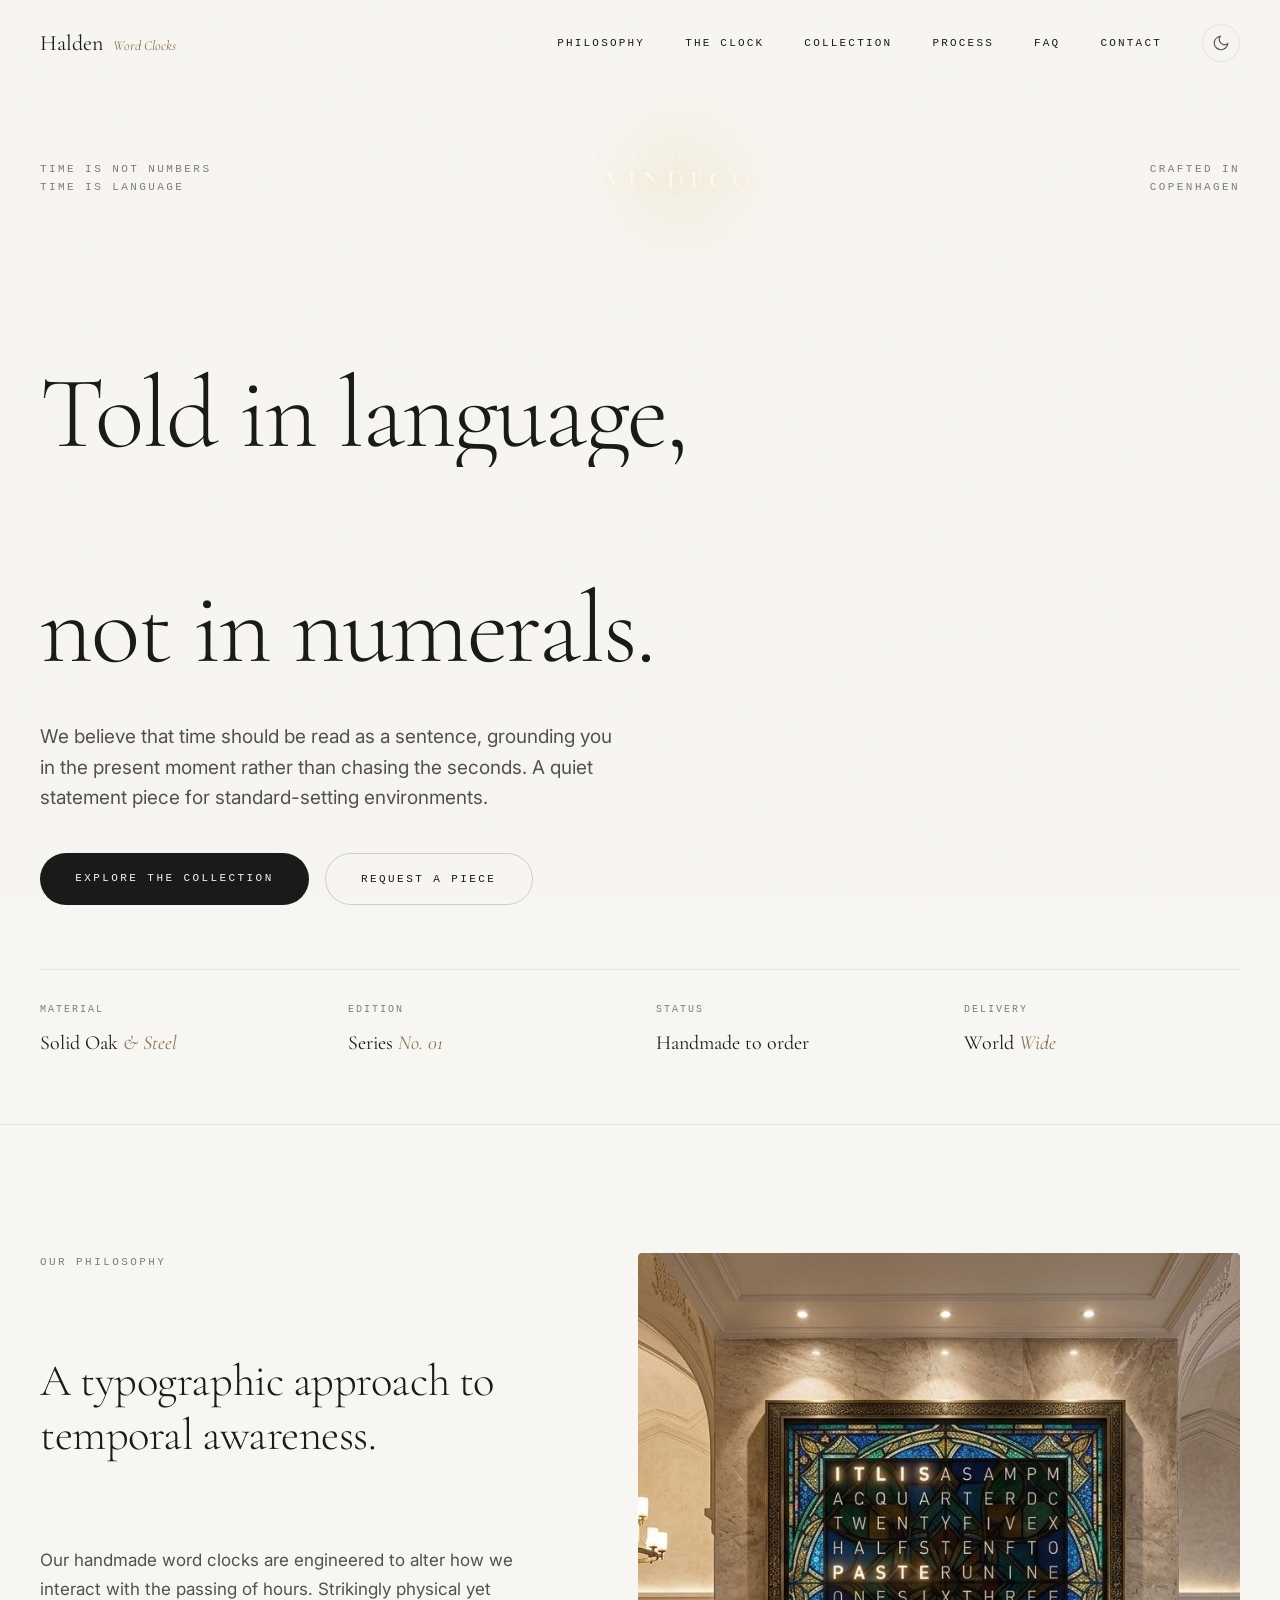
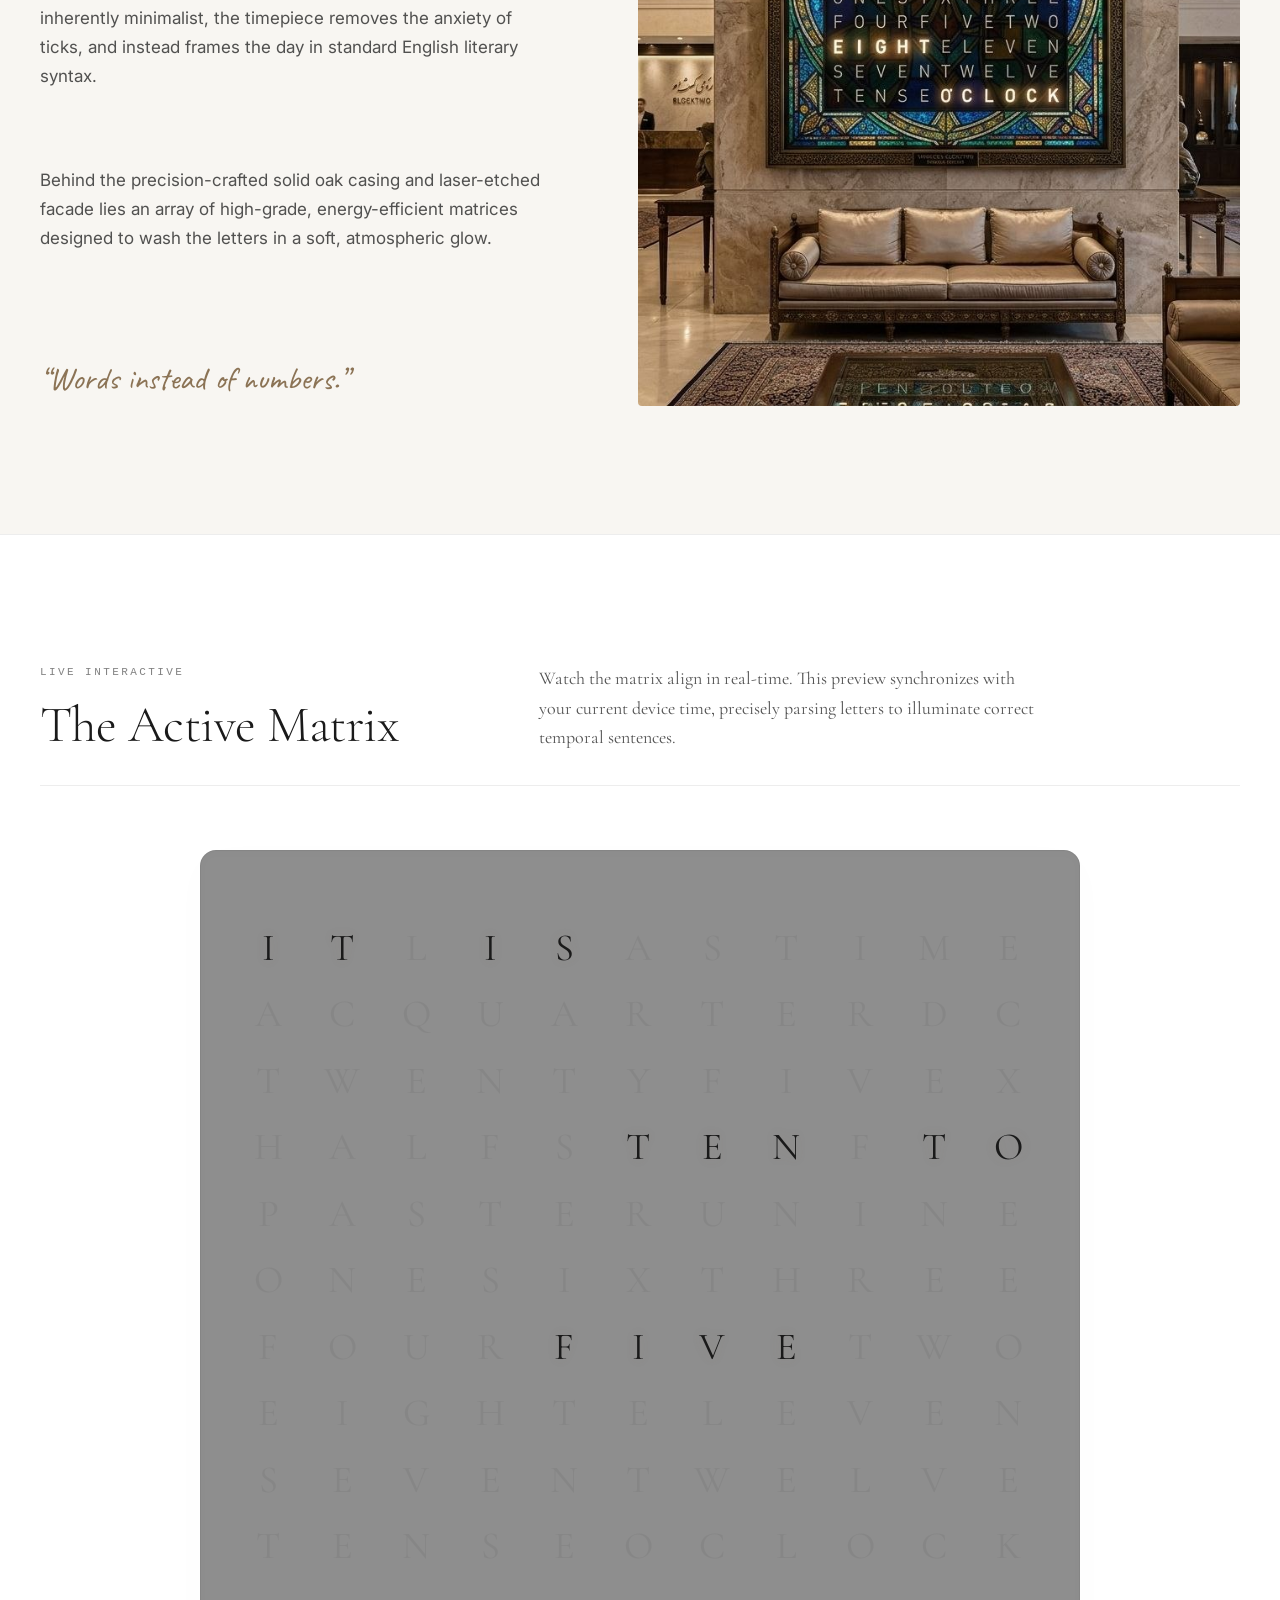
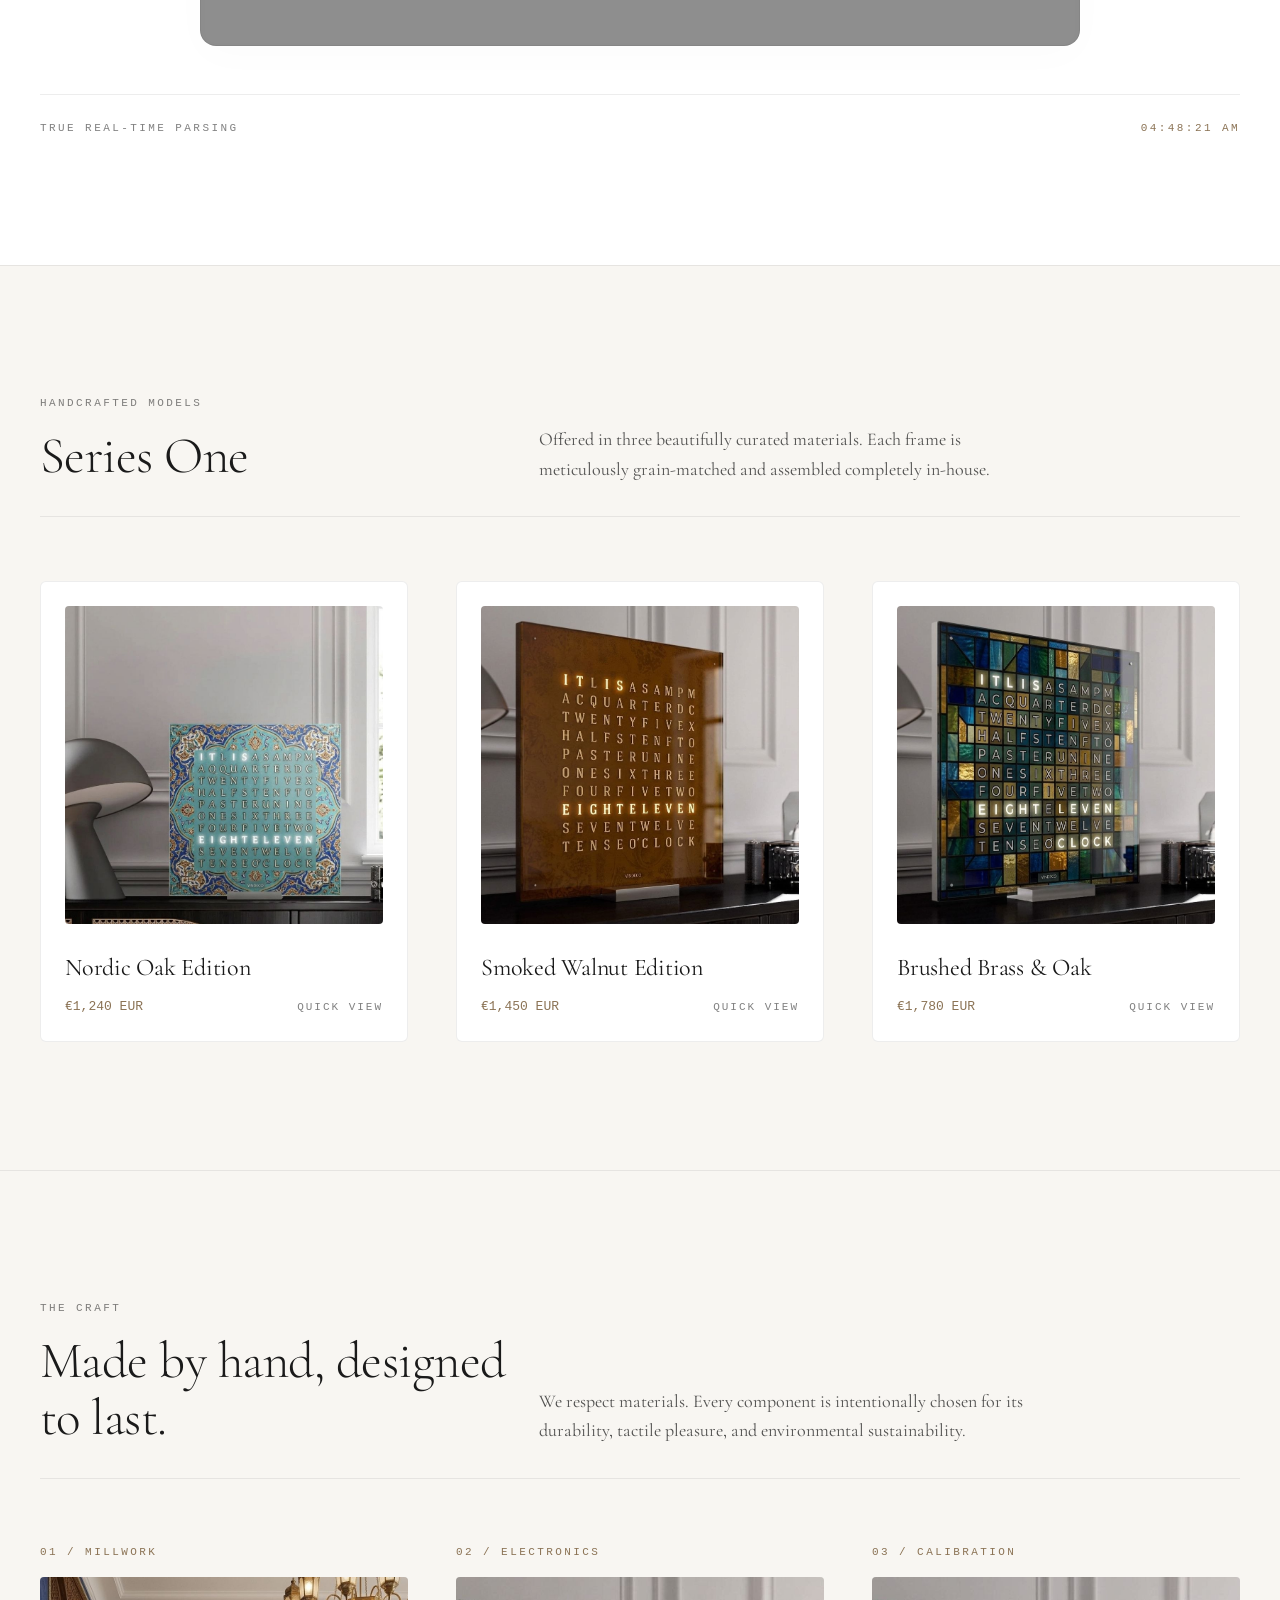
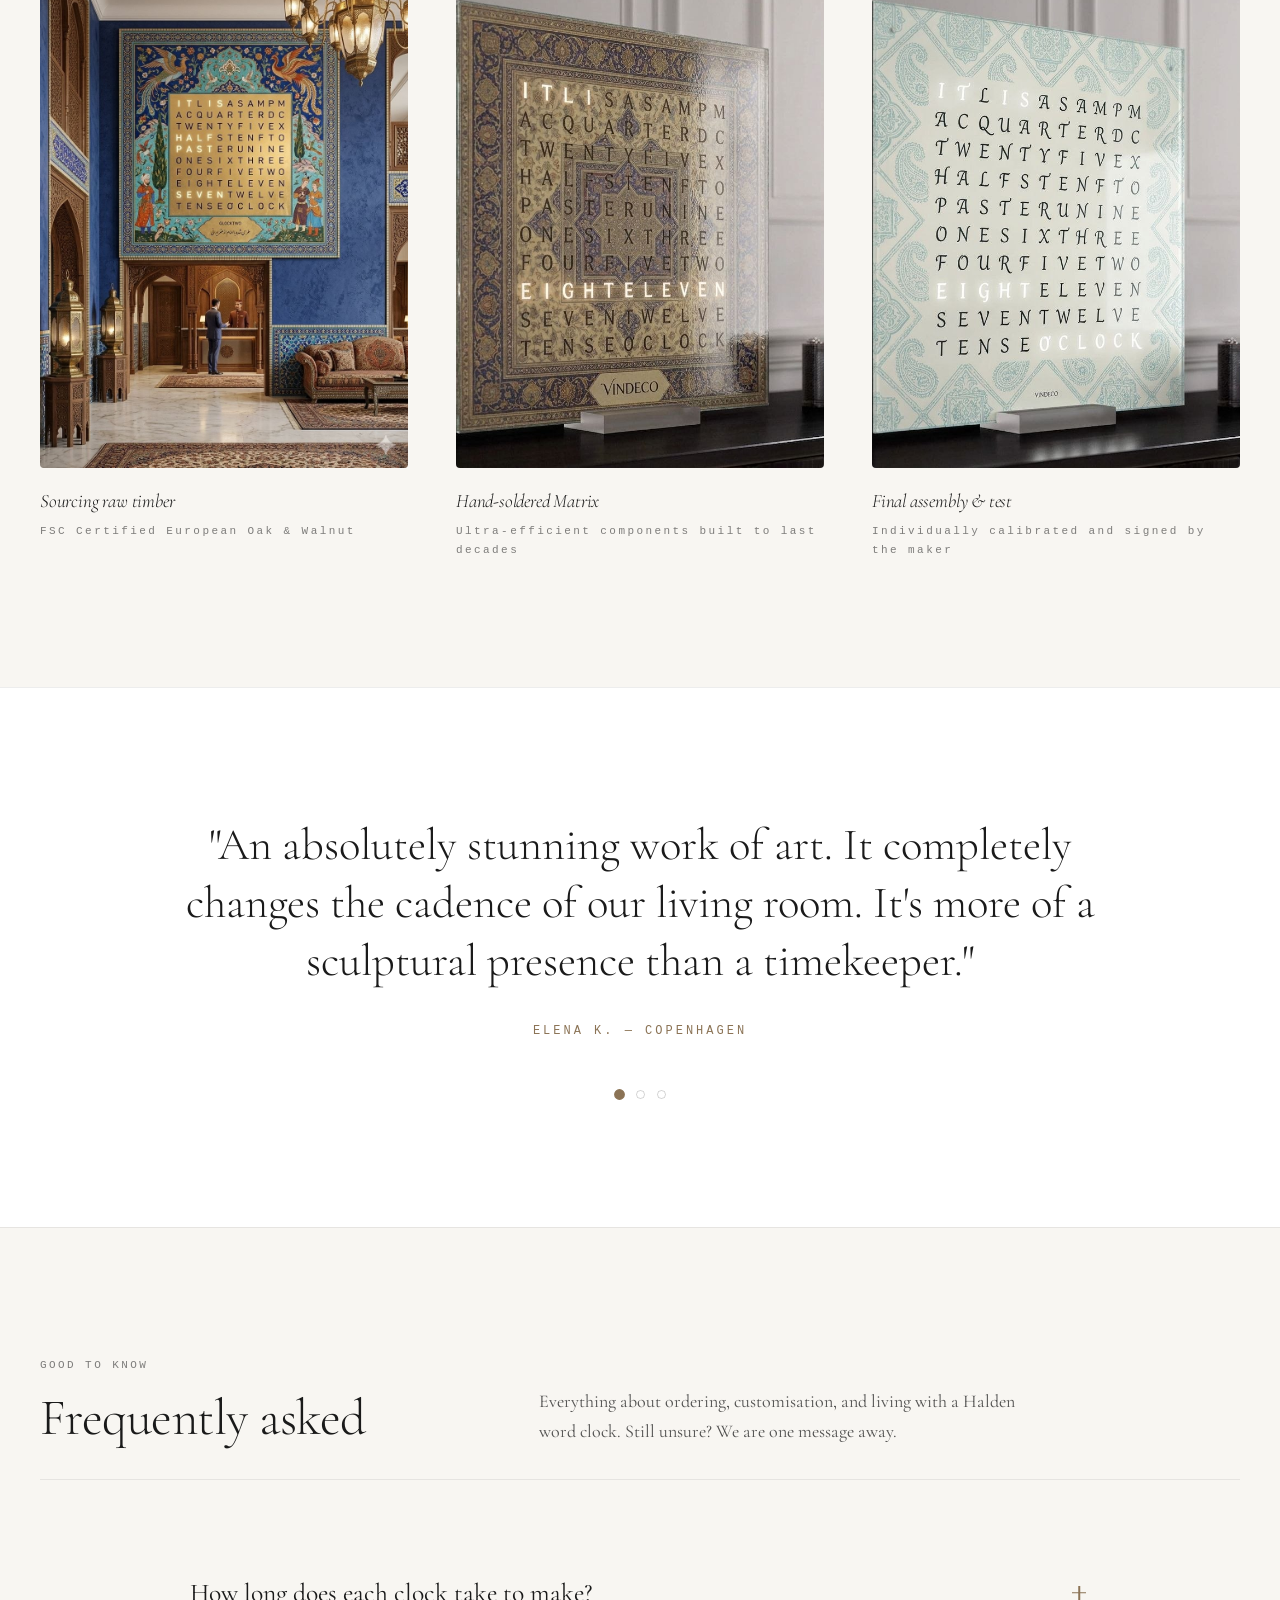
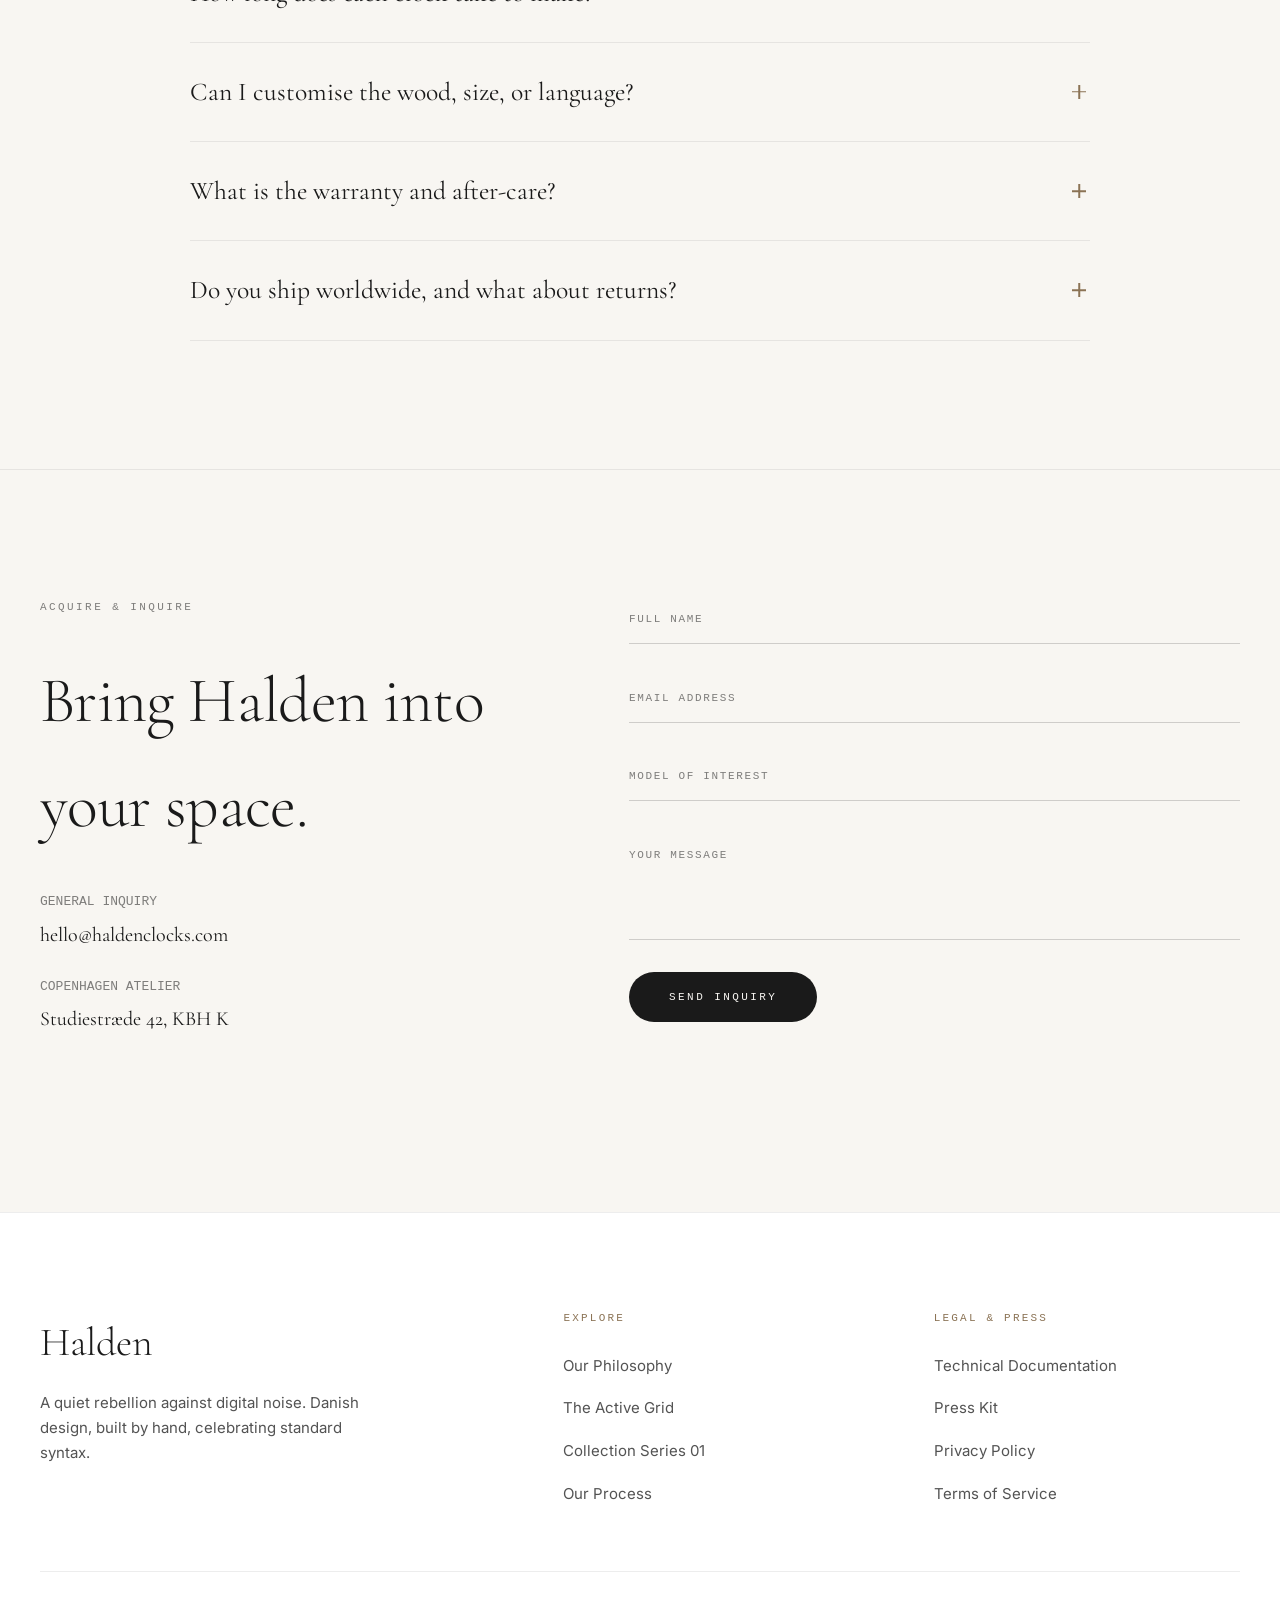
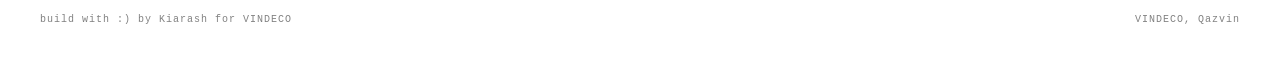
==== commit 6251905a: "Update index.html" ====
--- a/index.html
+++ b/index.html
@@ -21,7 +21,7 @@
       })();
     </script>
 
-    <title>Halden — Word Clocks | Premium Edition</title>
+    <title>kiarash — Word Clocks | Premium Edition</title>
     <meta
       name="description"
       content="Handmade premium word clocks. Time told in language, not in numerals. Exquisite Danish design."
@@ -854,7 +854,7 @@
       </div>
       <div class="footer__bottom">
         <p class="footer__copy">build with :) by Kiarash for VINDECO</p>
-        <p class="footer__copy">COPENHAGEN, DENMARK</p>
+        <p class="footer__copy">VINDECO, Qazvin</p>
       </div>
     </footer>
     <script src="./js/app.js"></script>
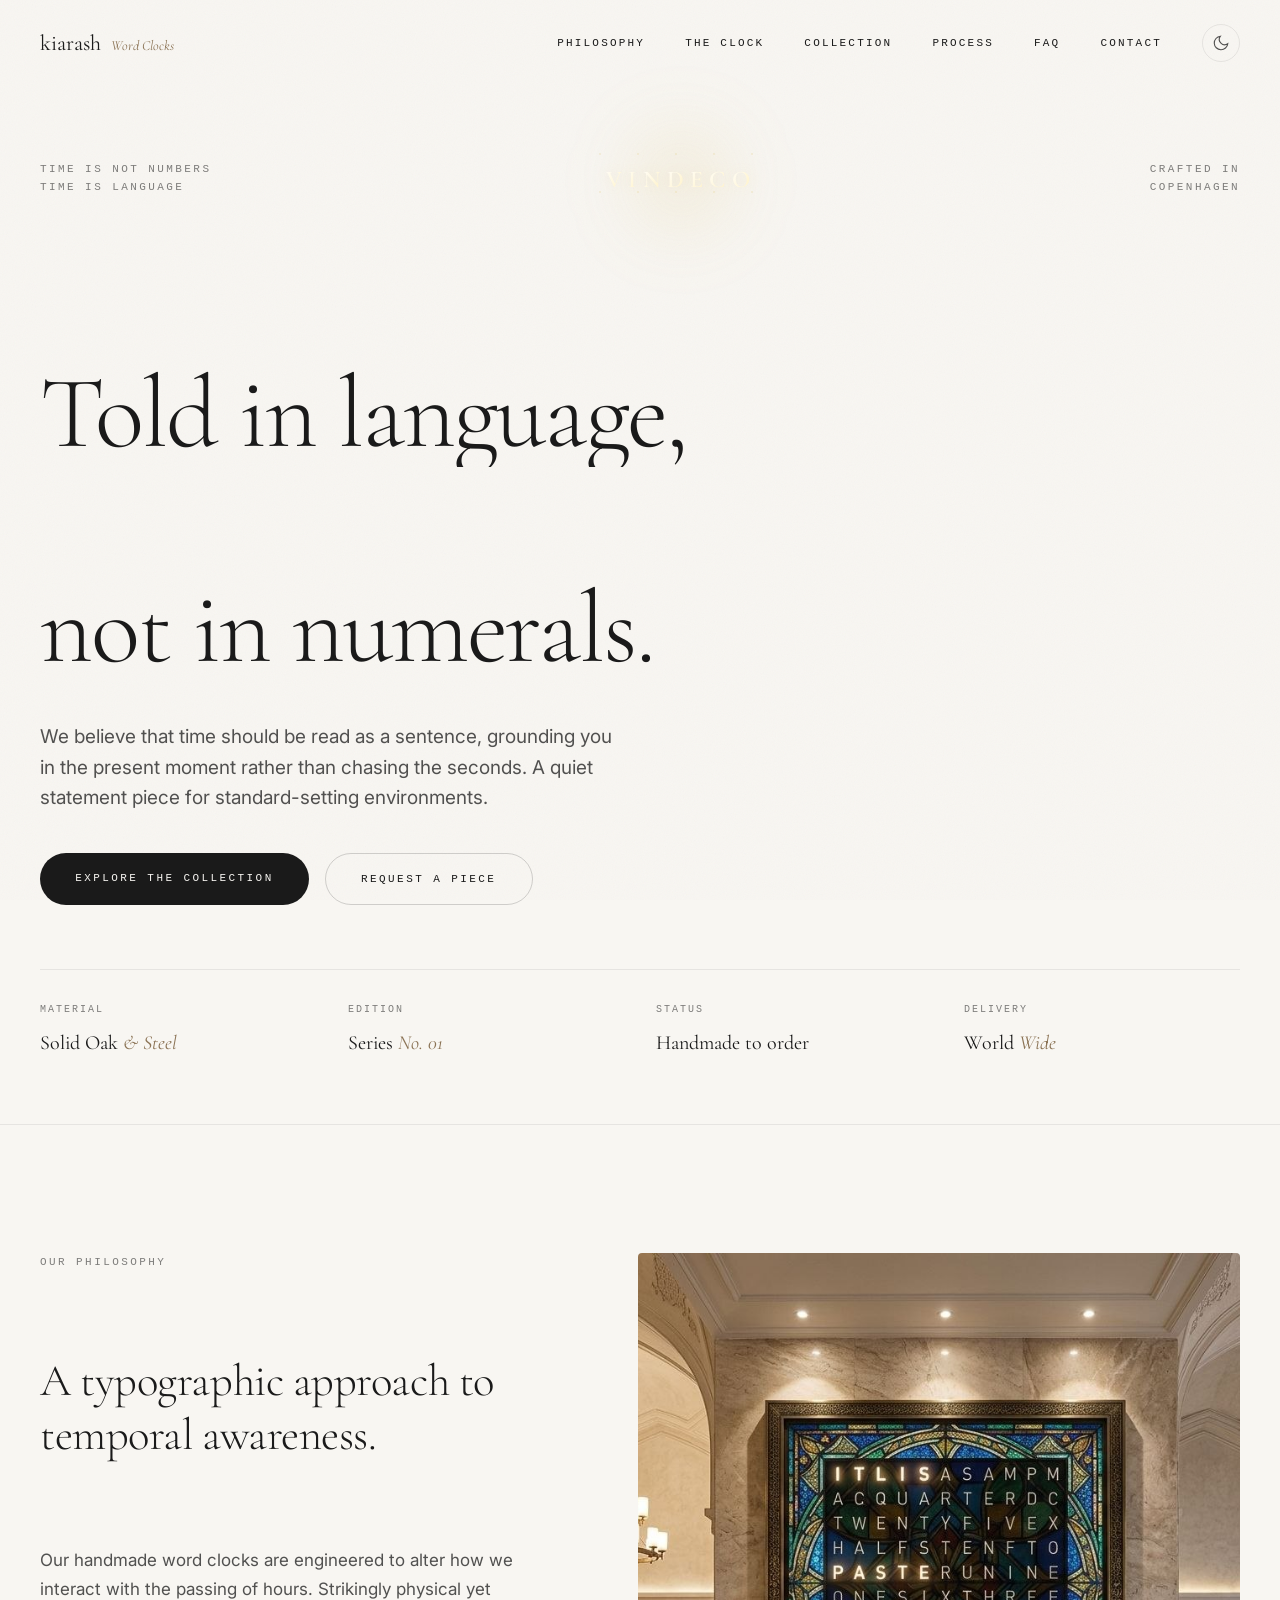
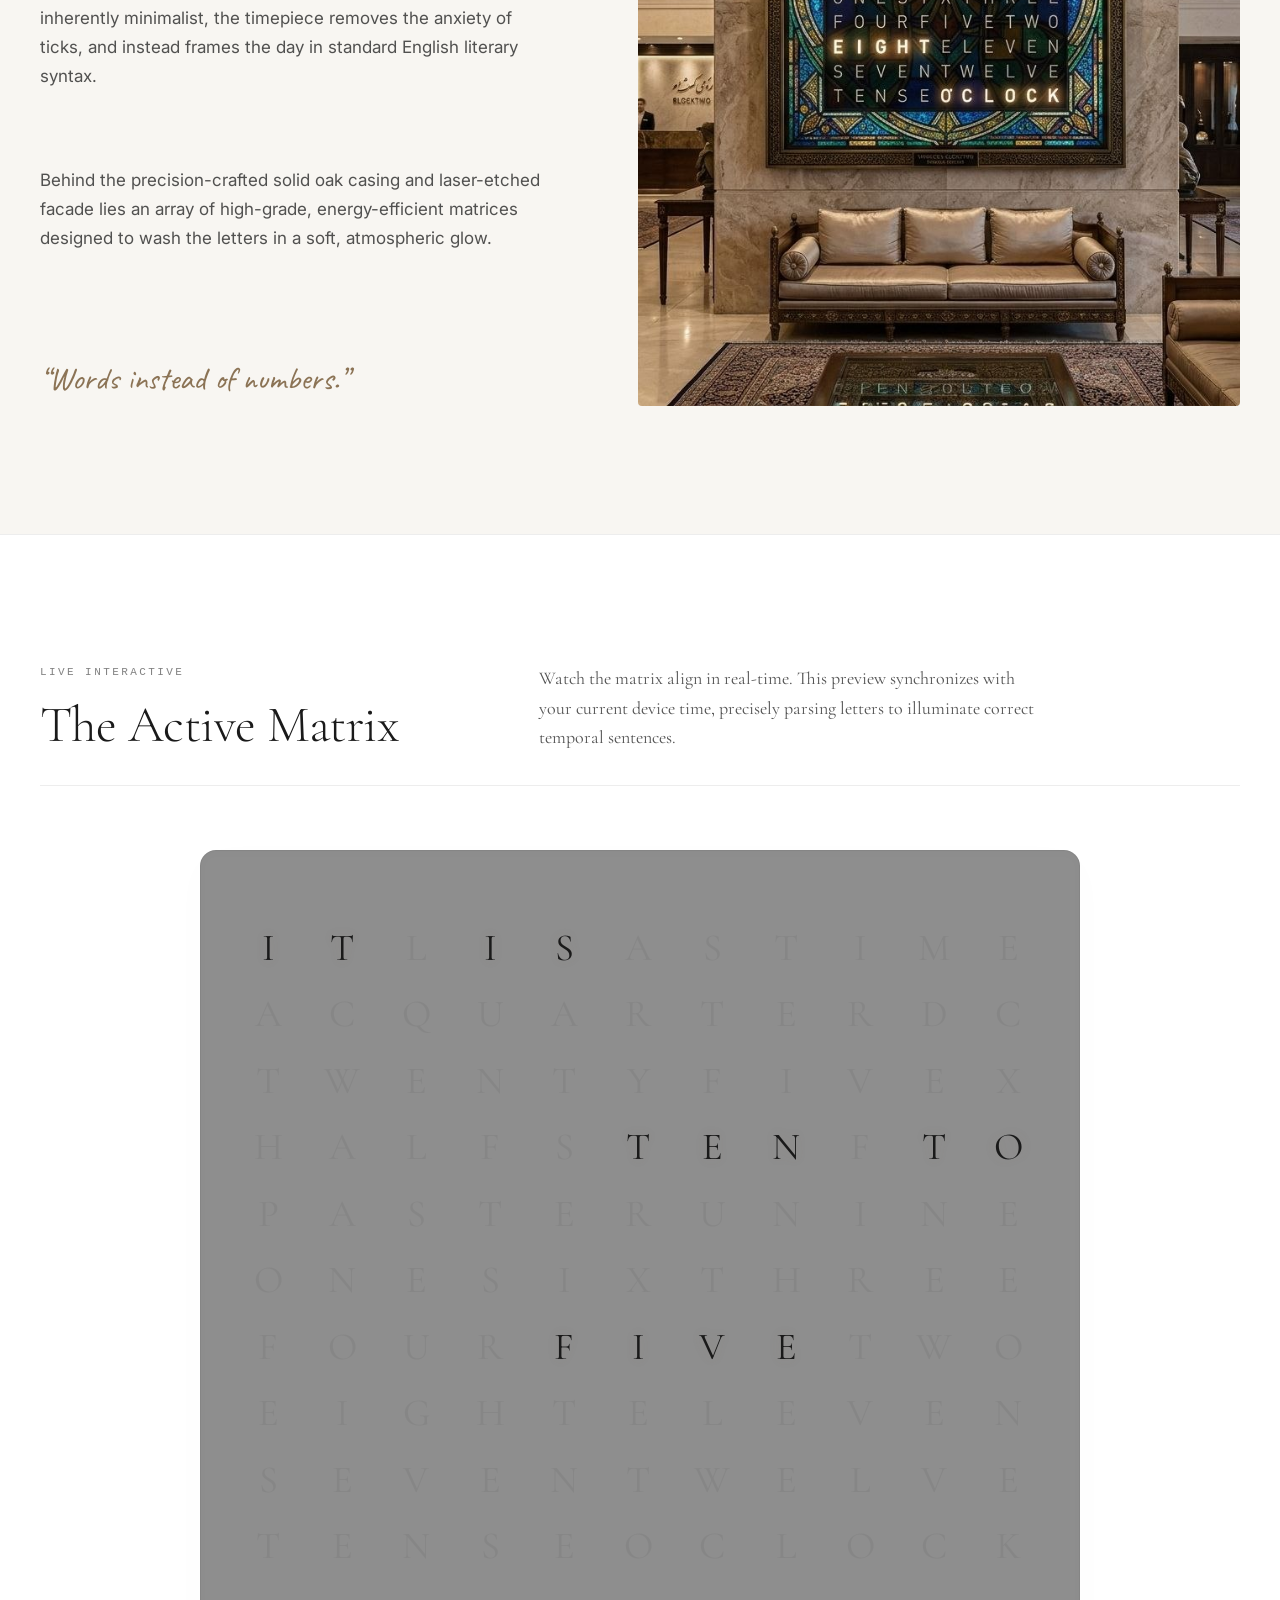
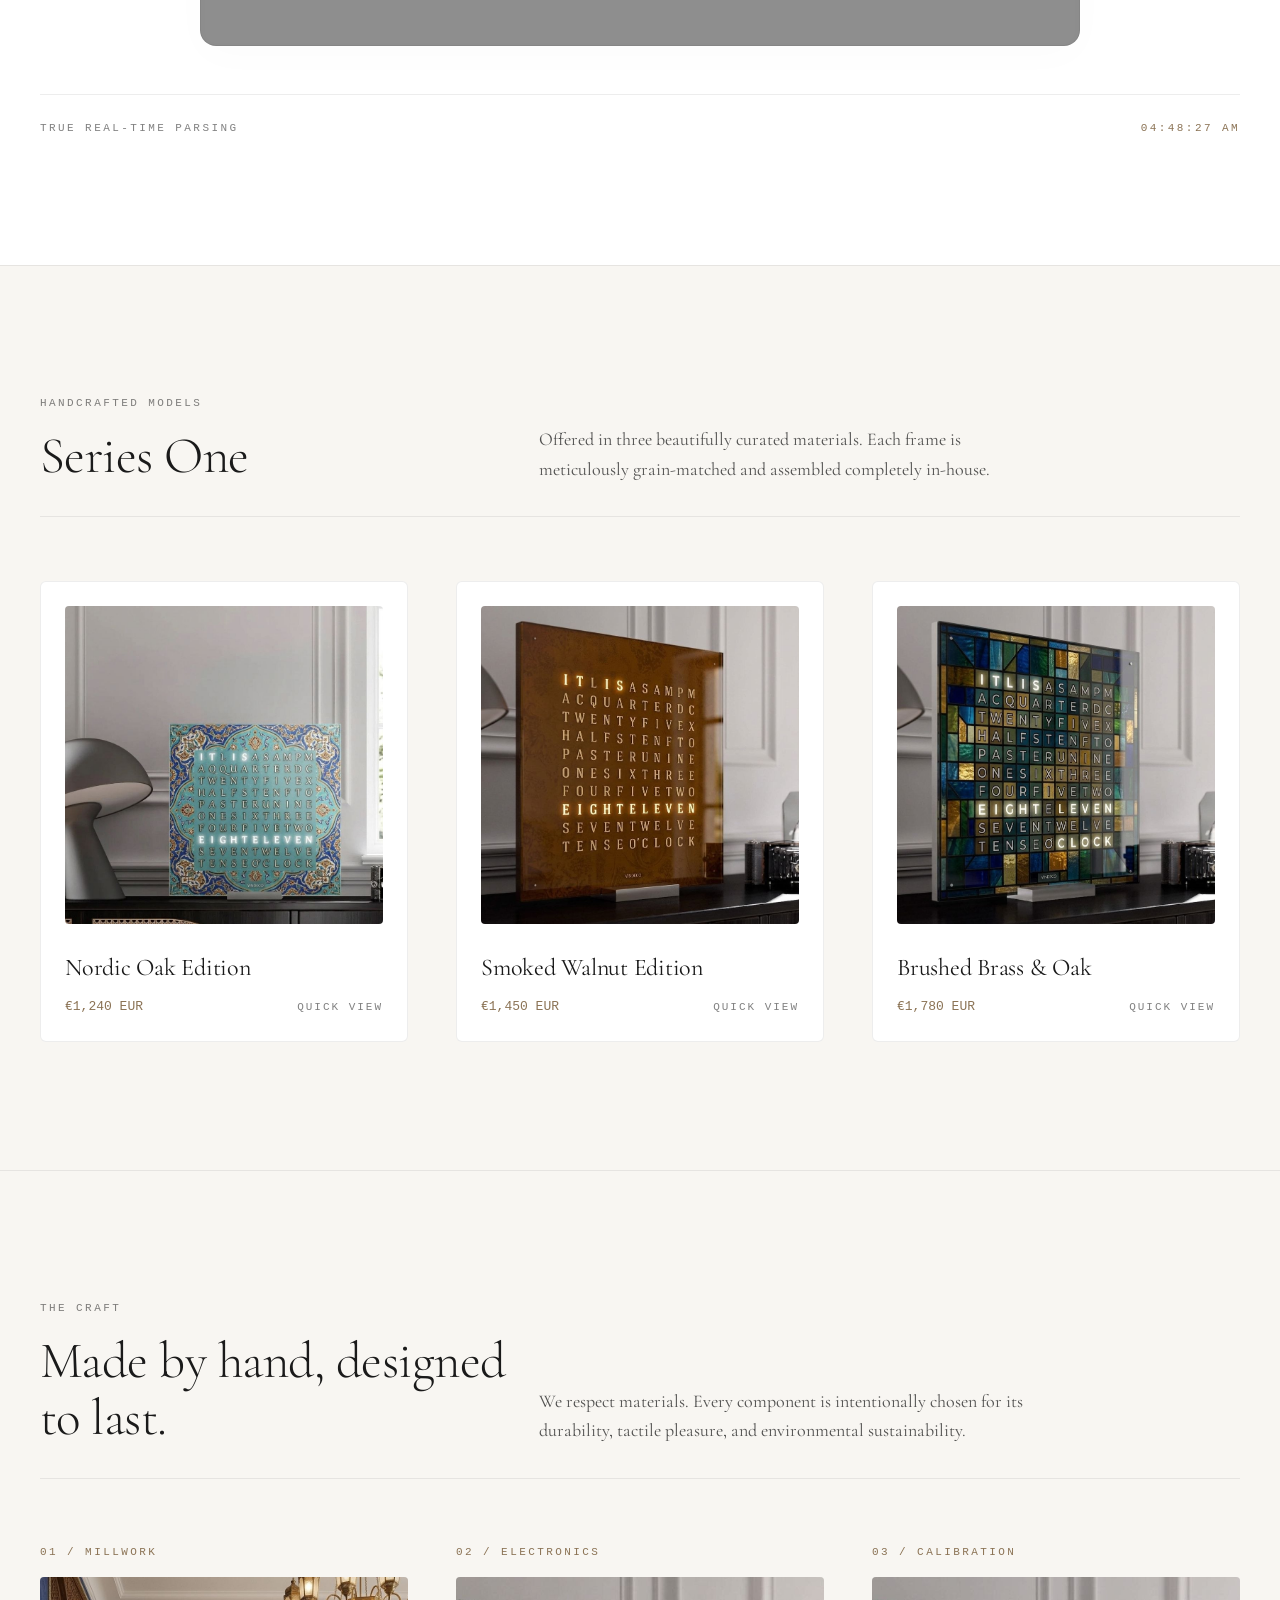
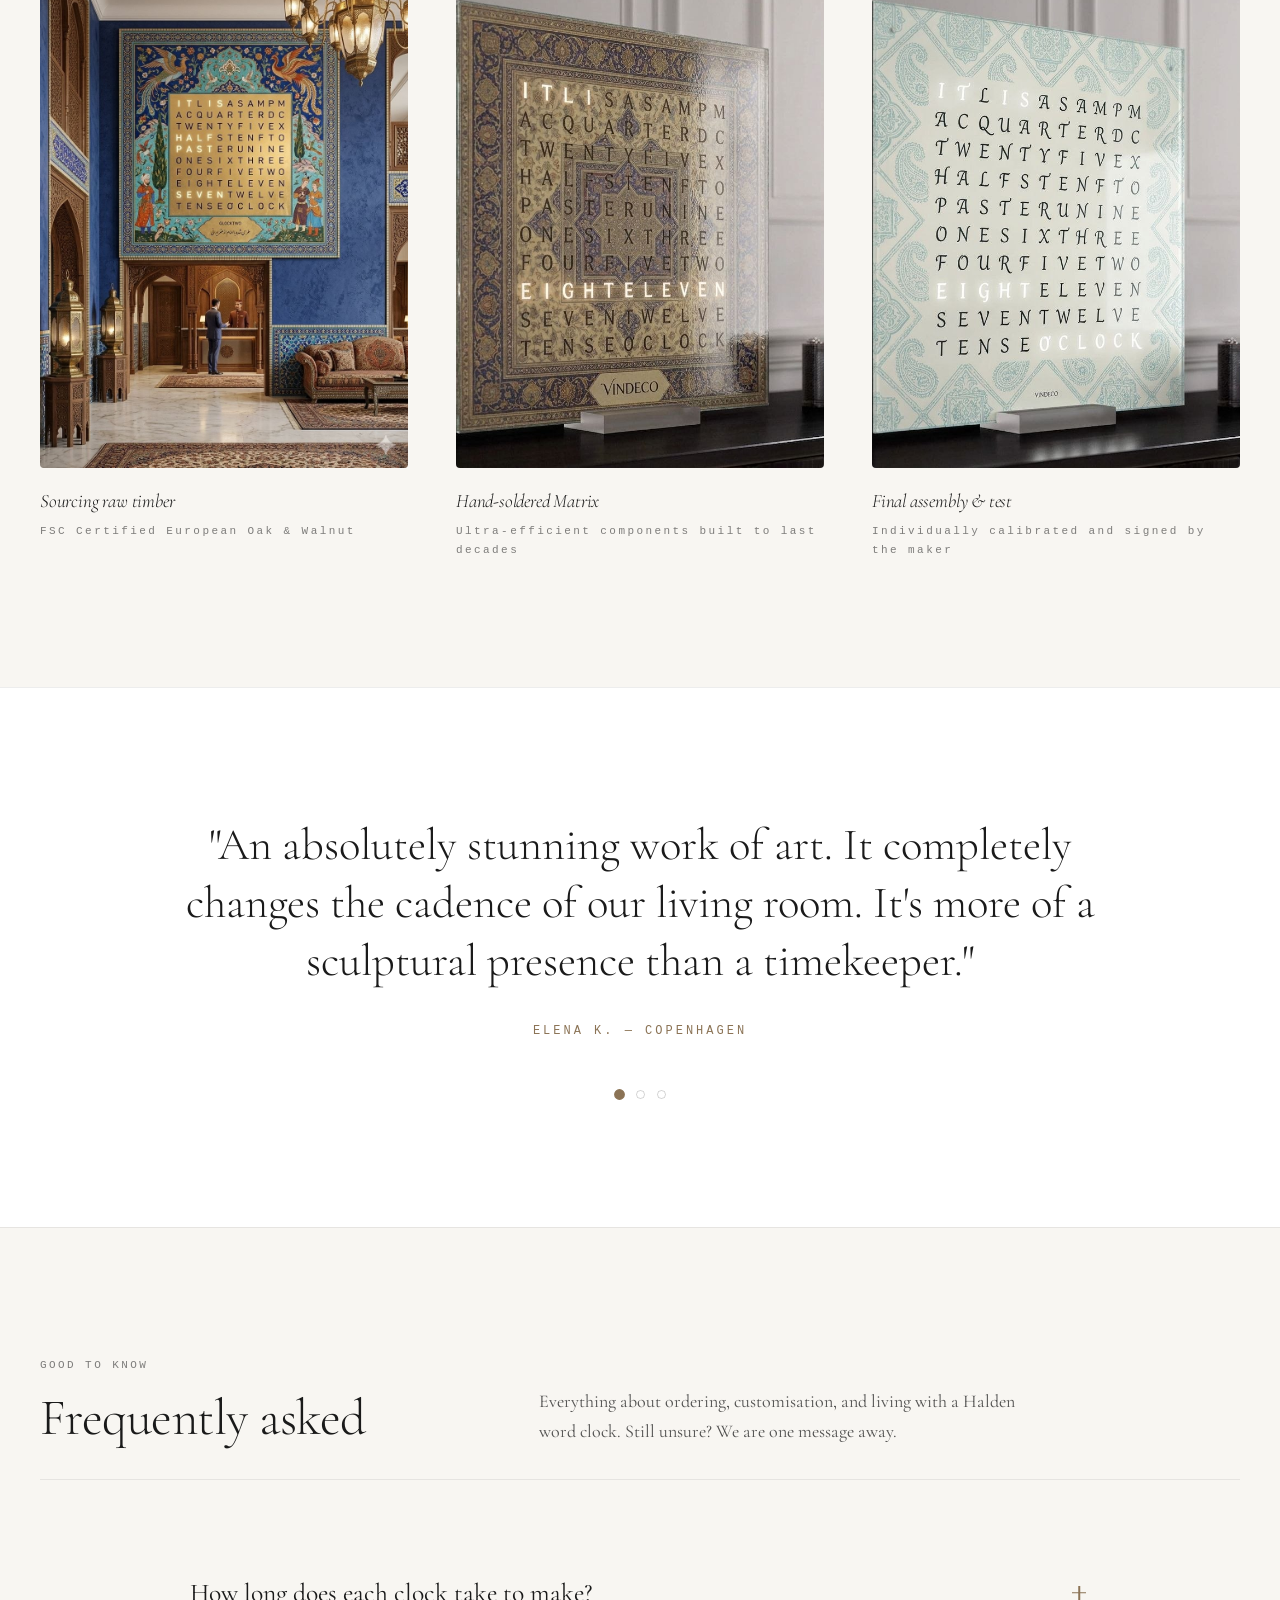
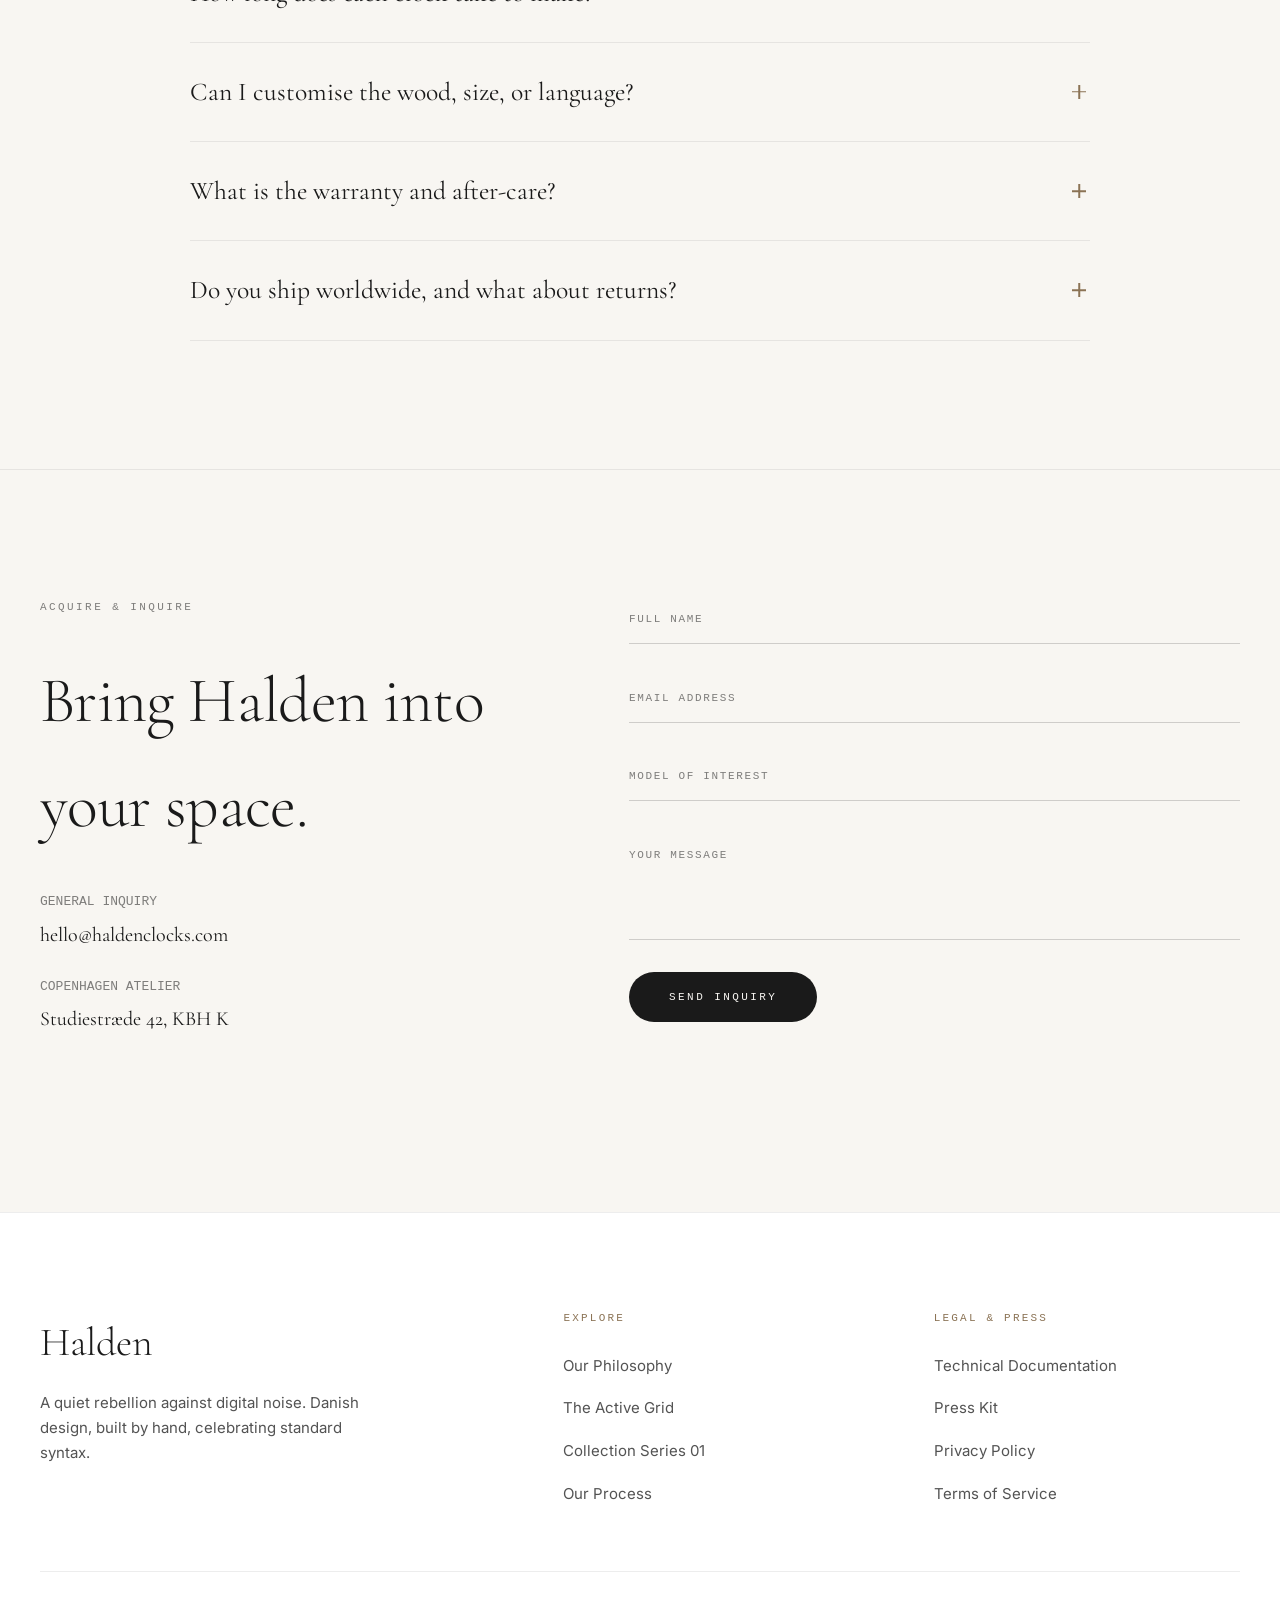
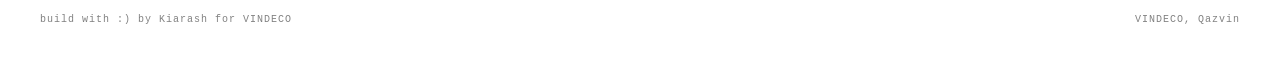
==== commit 097a61a3: "Update index.html" ====
--- a/index.html
+++ b/index.html
@@ -21,7 +21,7 @@
       })();
     </script>
 
-    <title>kiarash — Word Clocks | Premium Edition</title>
+    <title>Halden — Word Clocks | Premium Edition</title>
     <meta
       name="description"
       content="Handmade premium word clocks. Time told in language, not in numerals. Exquisite Danish design."
@@ -135,7 +135,7 @@
 
     <!-- Navigation -->
     <nav class="nav" id="nav">
-      <a href="#main" class="nav__brand">Halden <em>Word Clocks</em></a>
+      <a href="#main" class="nav__brand">kiarash <em>Word Clocks</em></a>
       <div class="nav__menu">
         <a href="#about" class="nav__link">Philosophy</a>
         <a href="#clock" class="nav__link">The Clock</a>
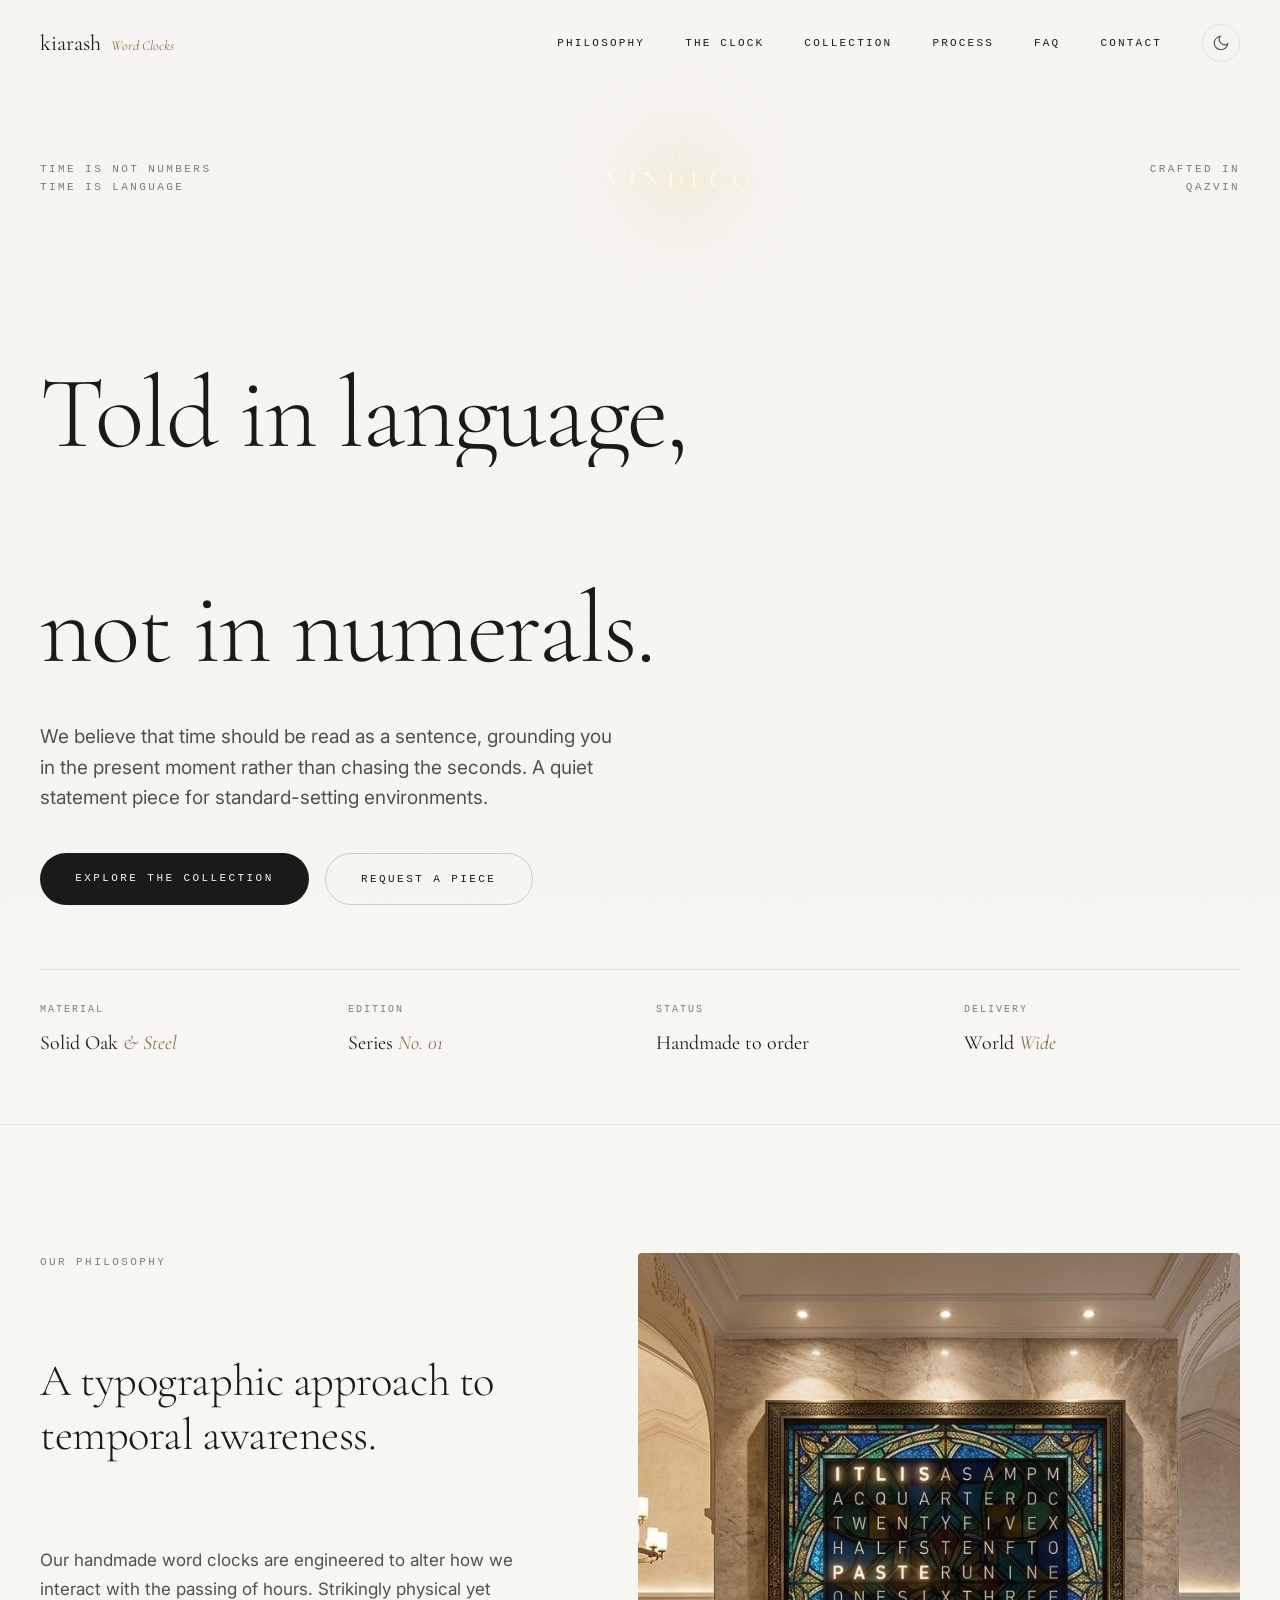
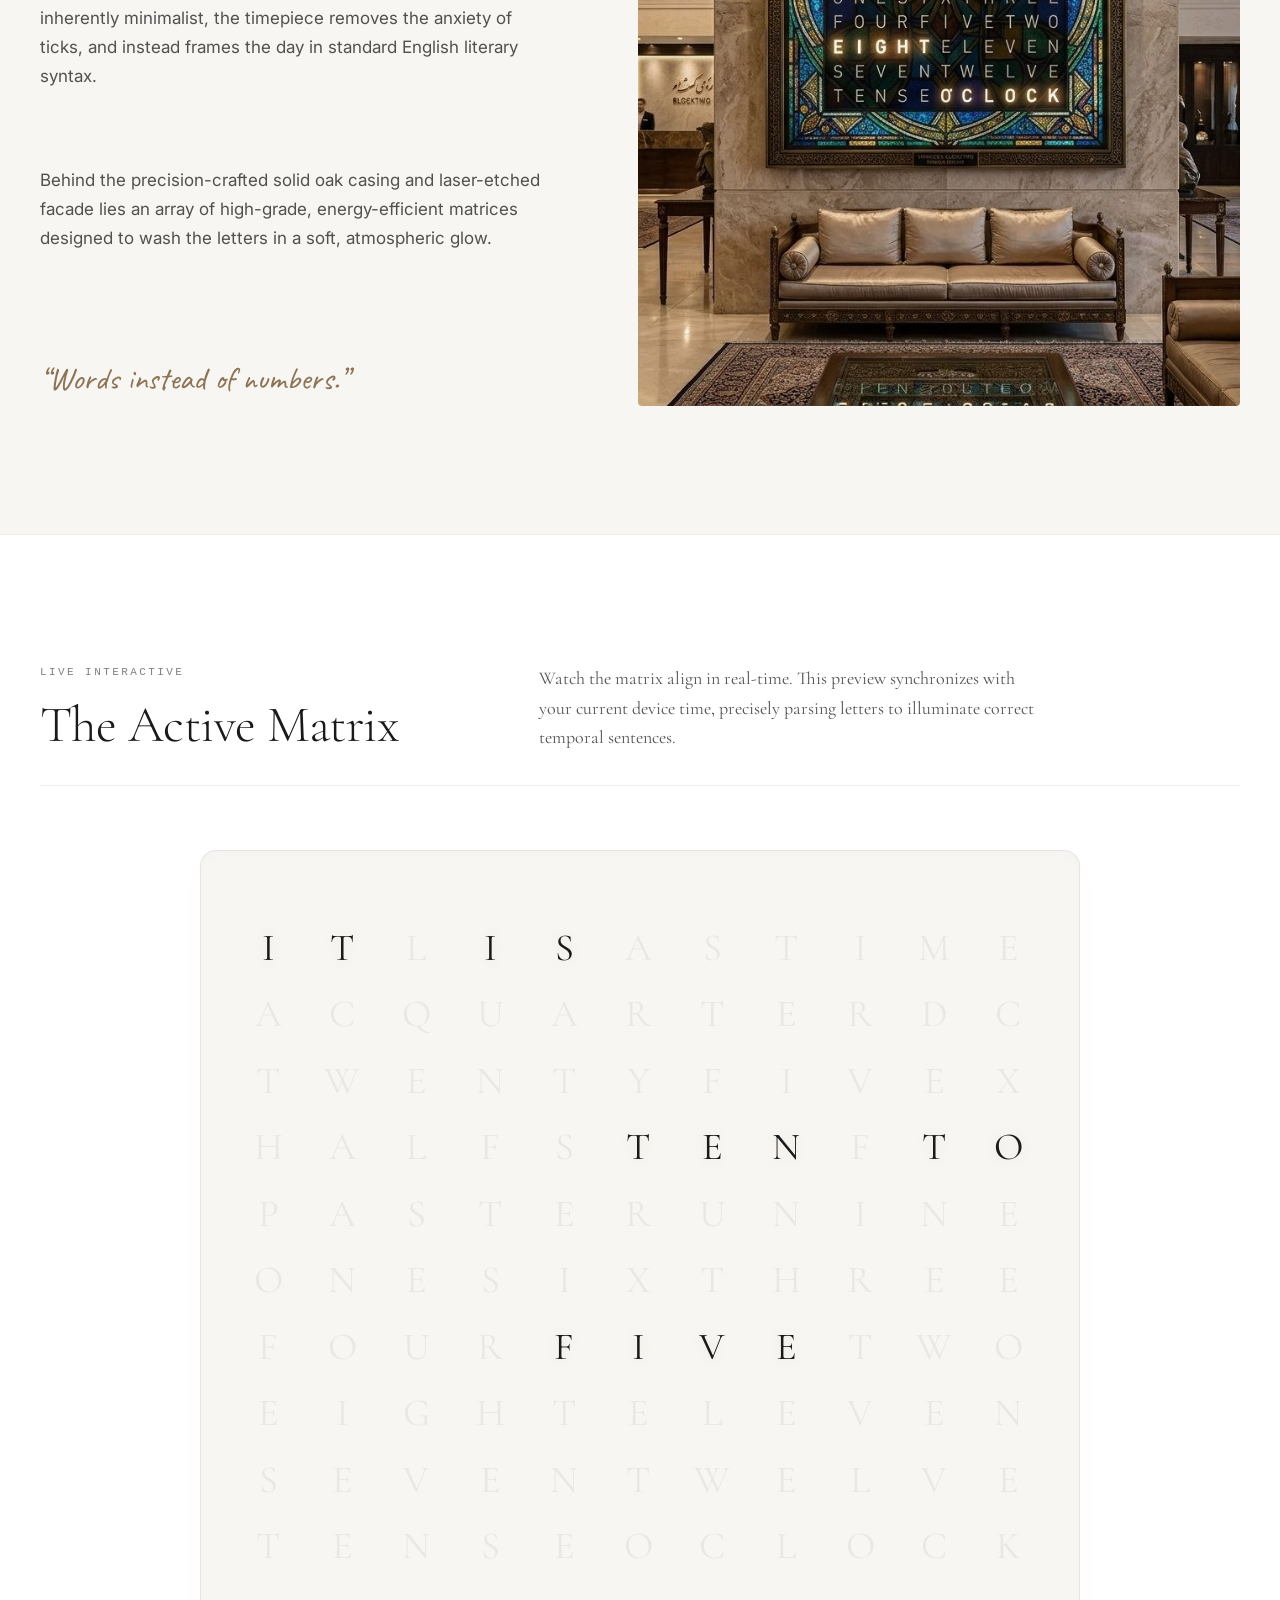
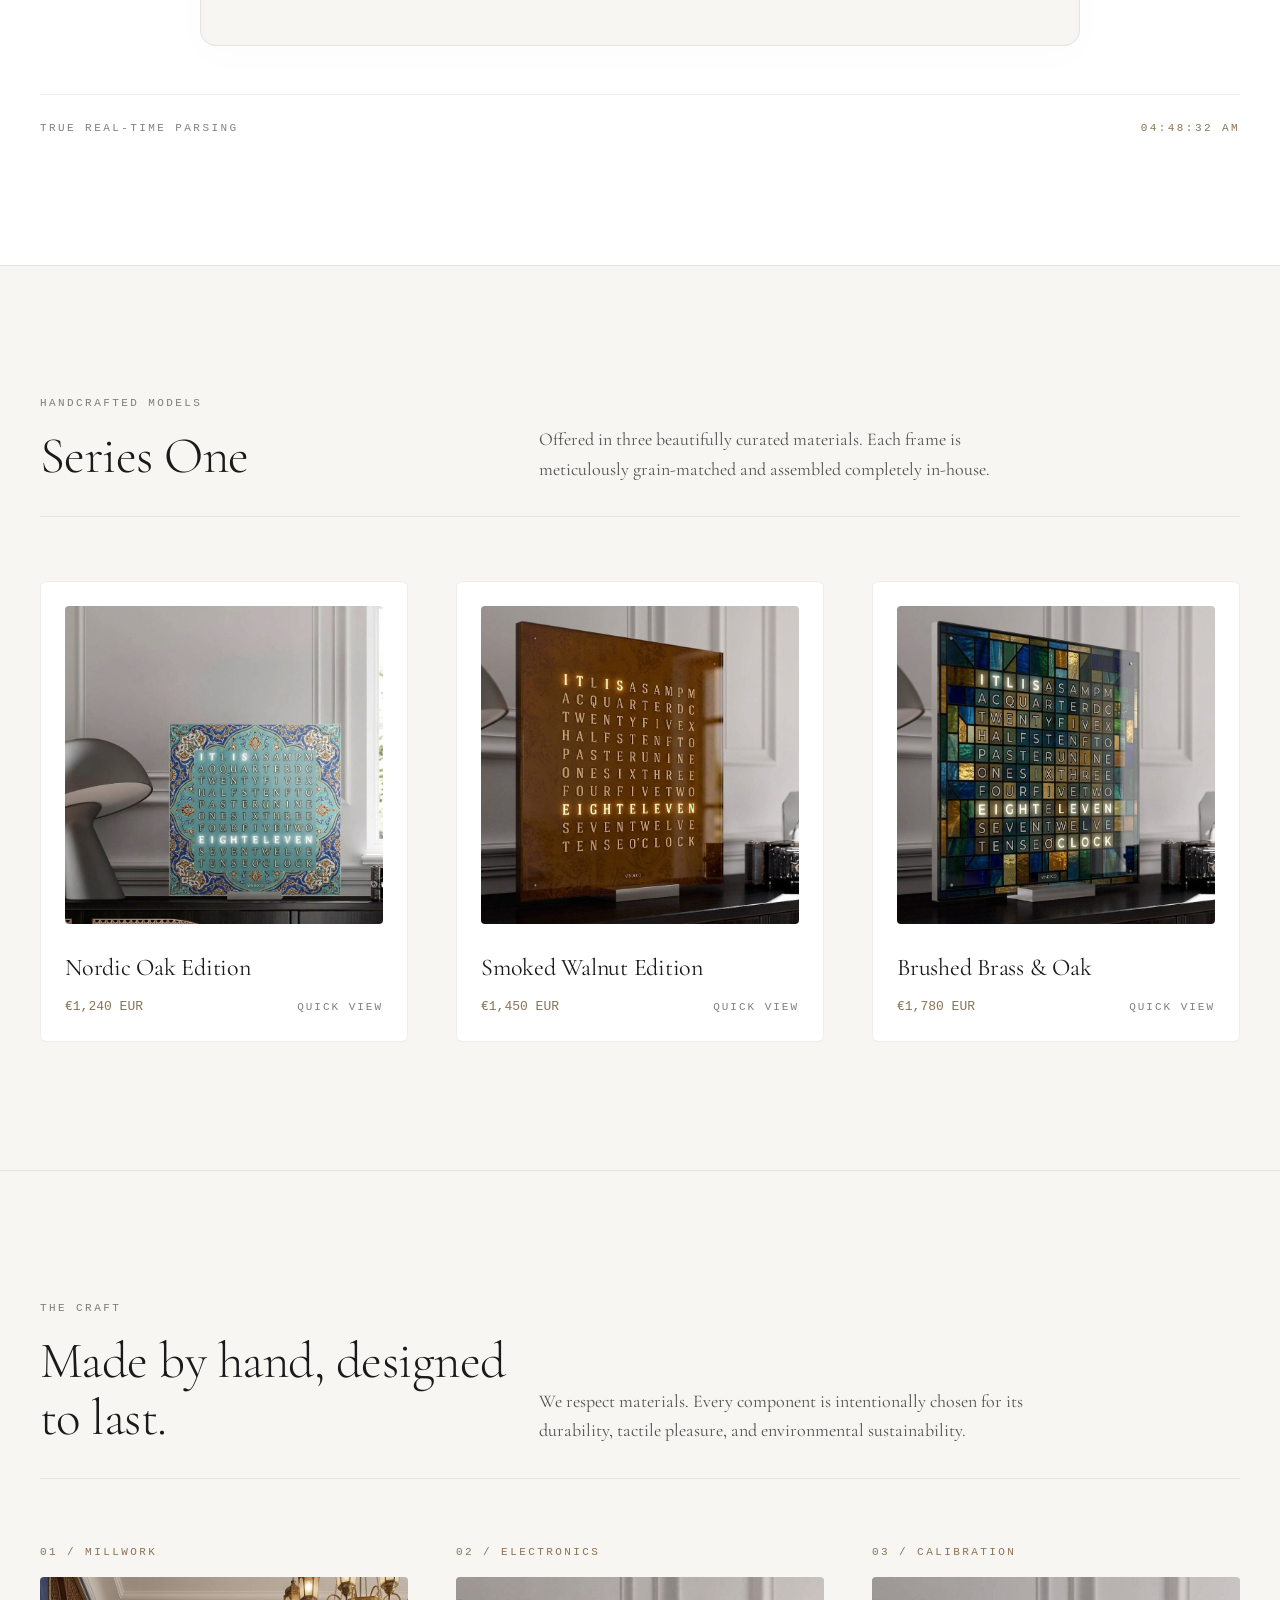
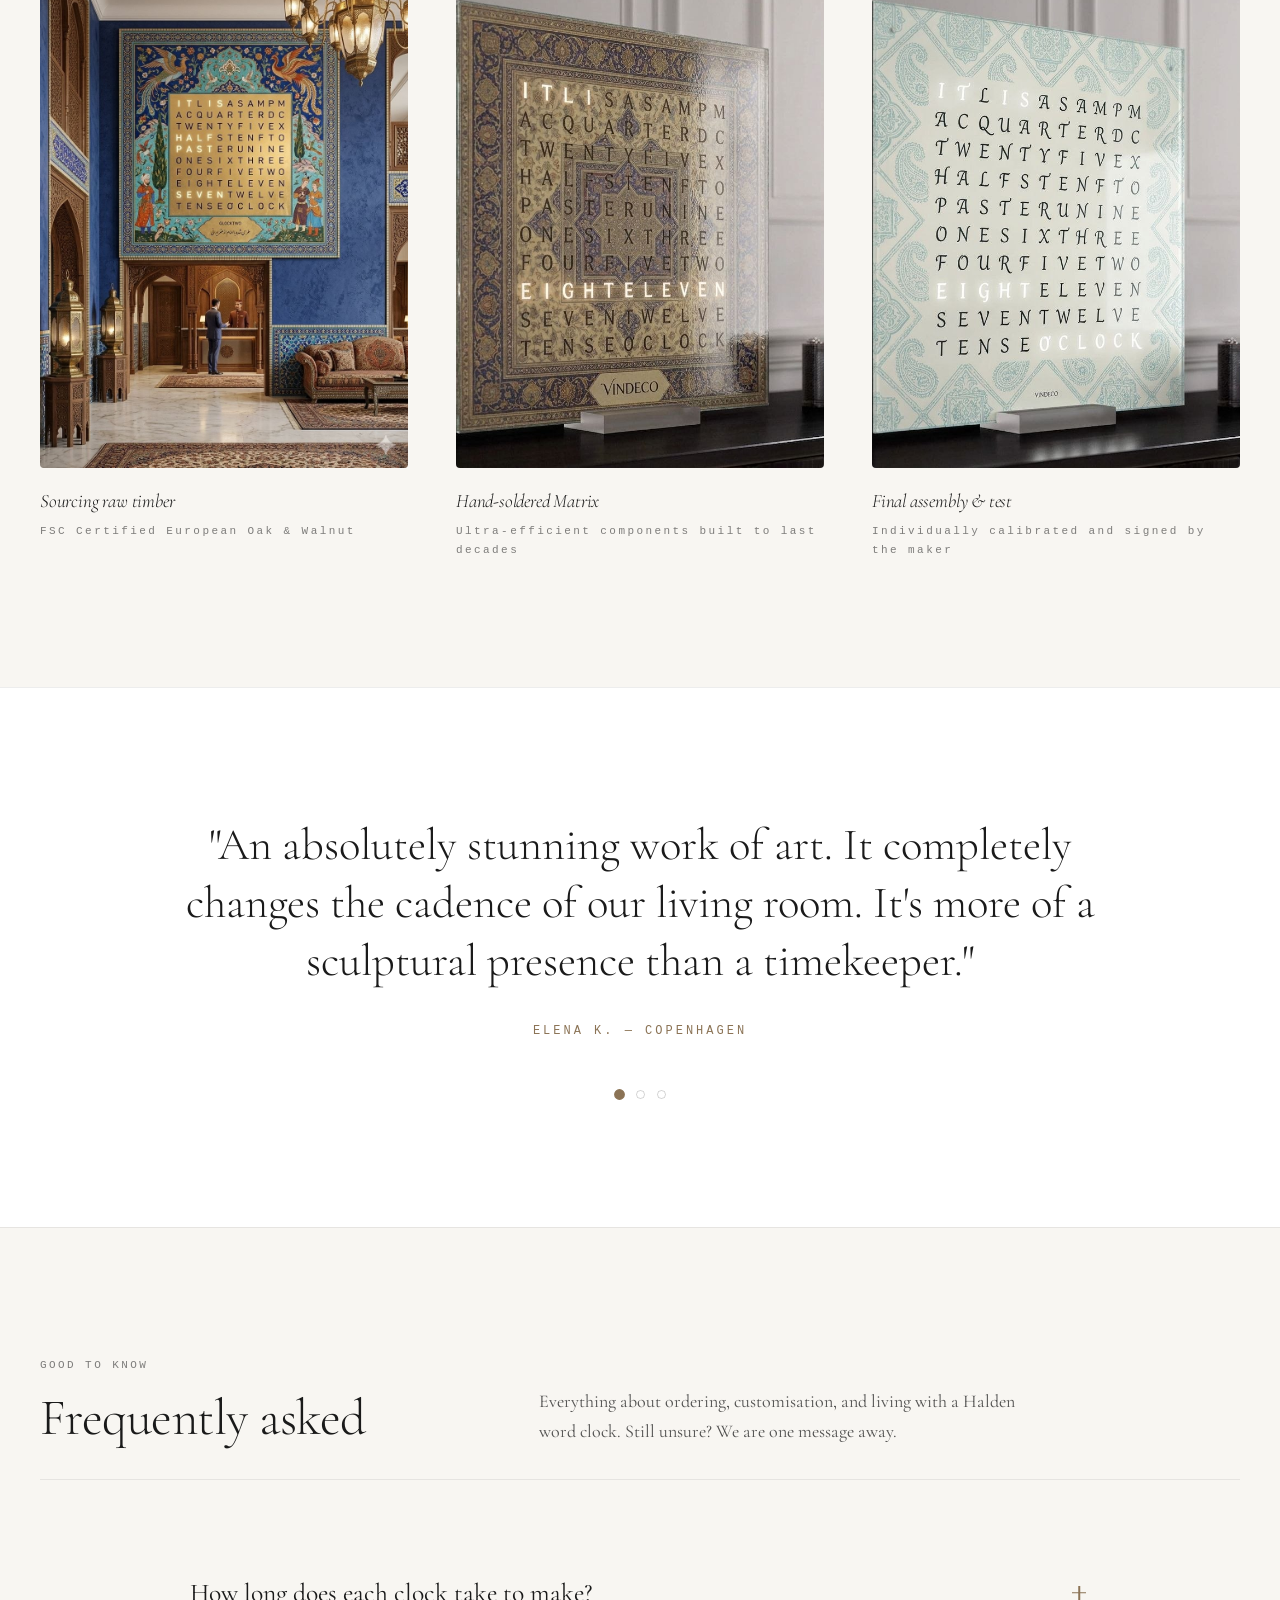
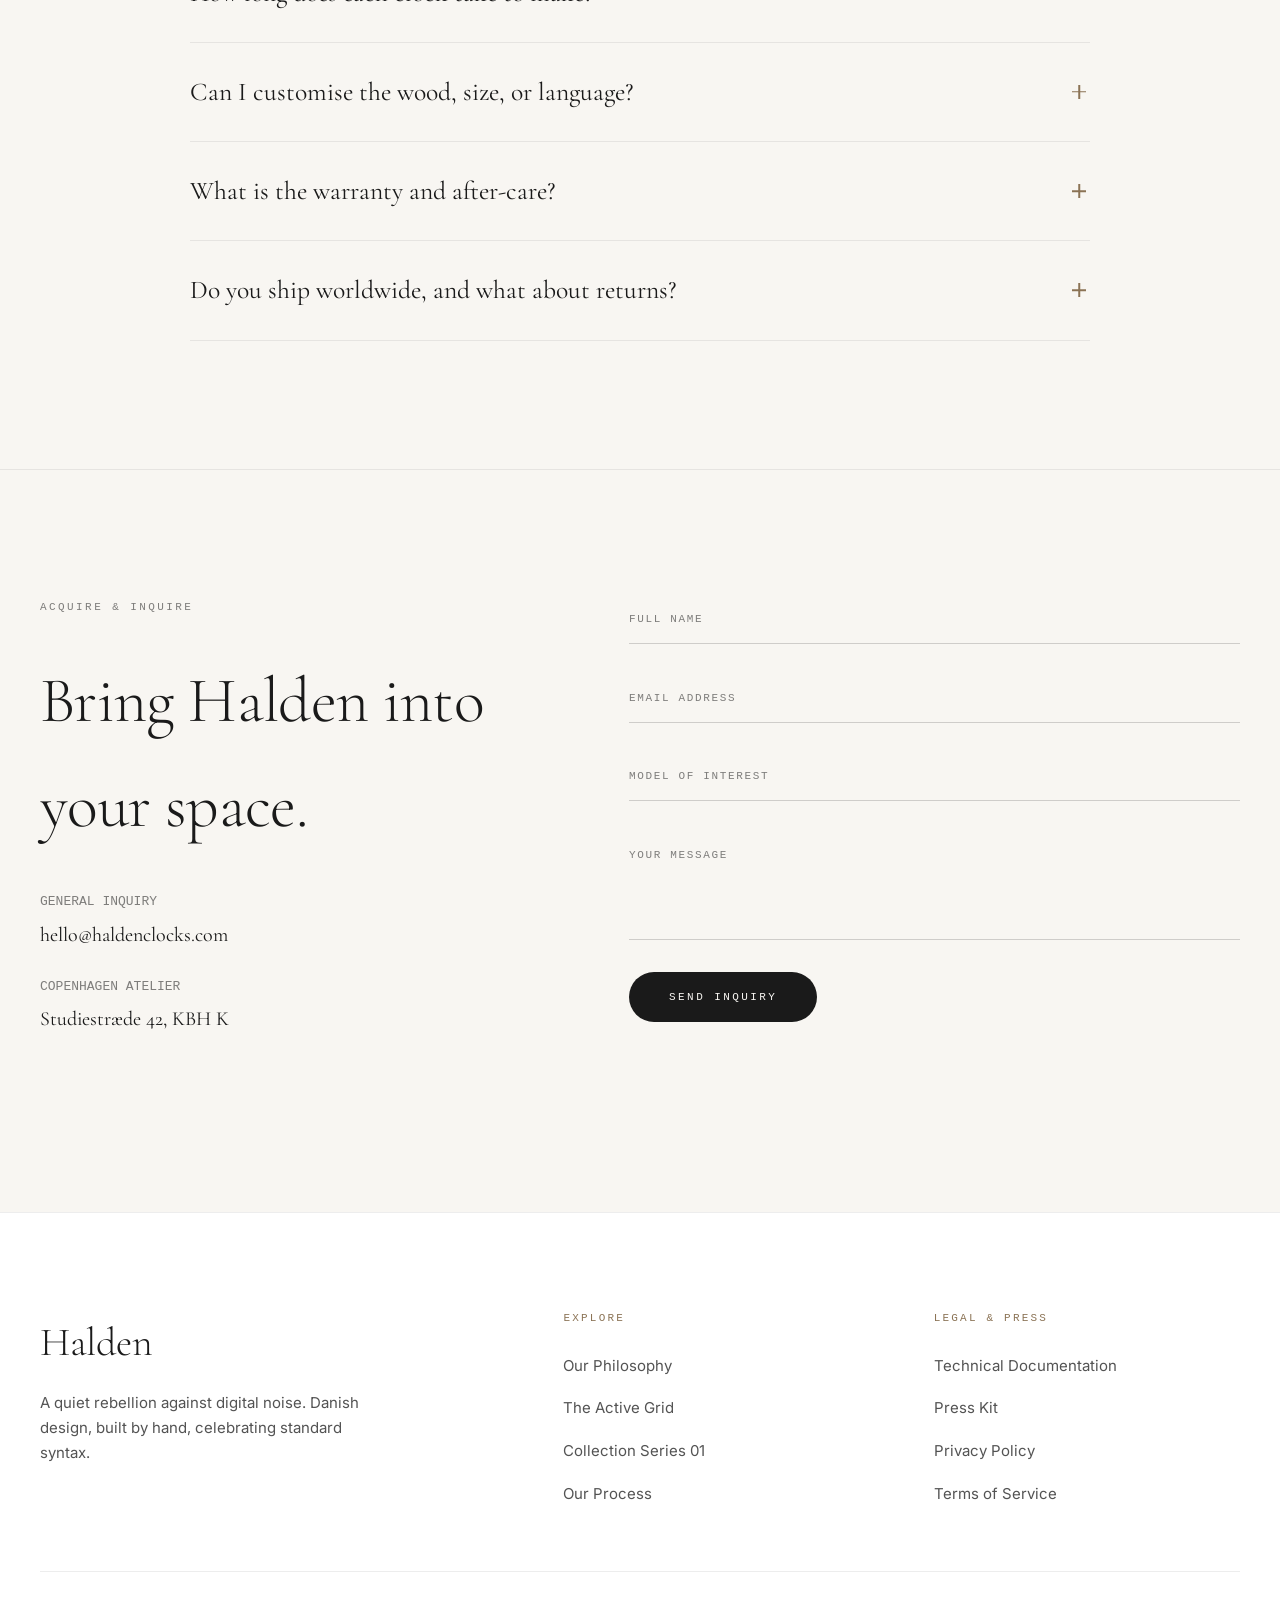
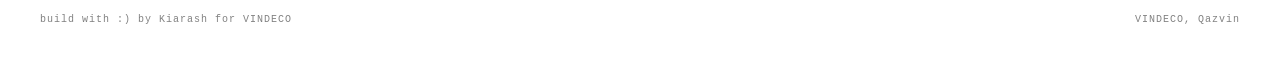
==== commit 9432b5ec: "Update index.html" ====
--- a/index.html
+++ b/index.html
@@ -230,7 +230,7 @@
               ><span class="inner" style="--i: 0">Crafted in</span></span
             >
             <span class="line-mask"
-              ><span class="inner" style="--i: 1">Copenhagen</span></span
+              ><span class="inner" style="--i: 1">QAZVIN</span></span
             >
           </div>
         </div>
--- a/css/app.css
+++ b/css/app.css
@@ -701,7 +701,7 @@
   max-width: 880px;
   margin: 0 auto;
   padding: 4rem 2rem;
-  background: #2a2a2a87;
+  background: var(--bg);
   border-radius: 16px;
   box-shadow:
     inset 0 2px 8px rgba(0, 0, 0, 0.02),
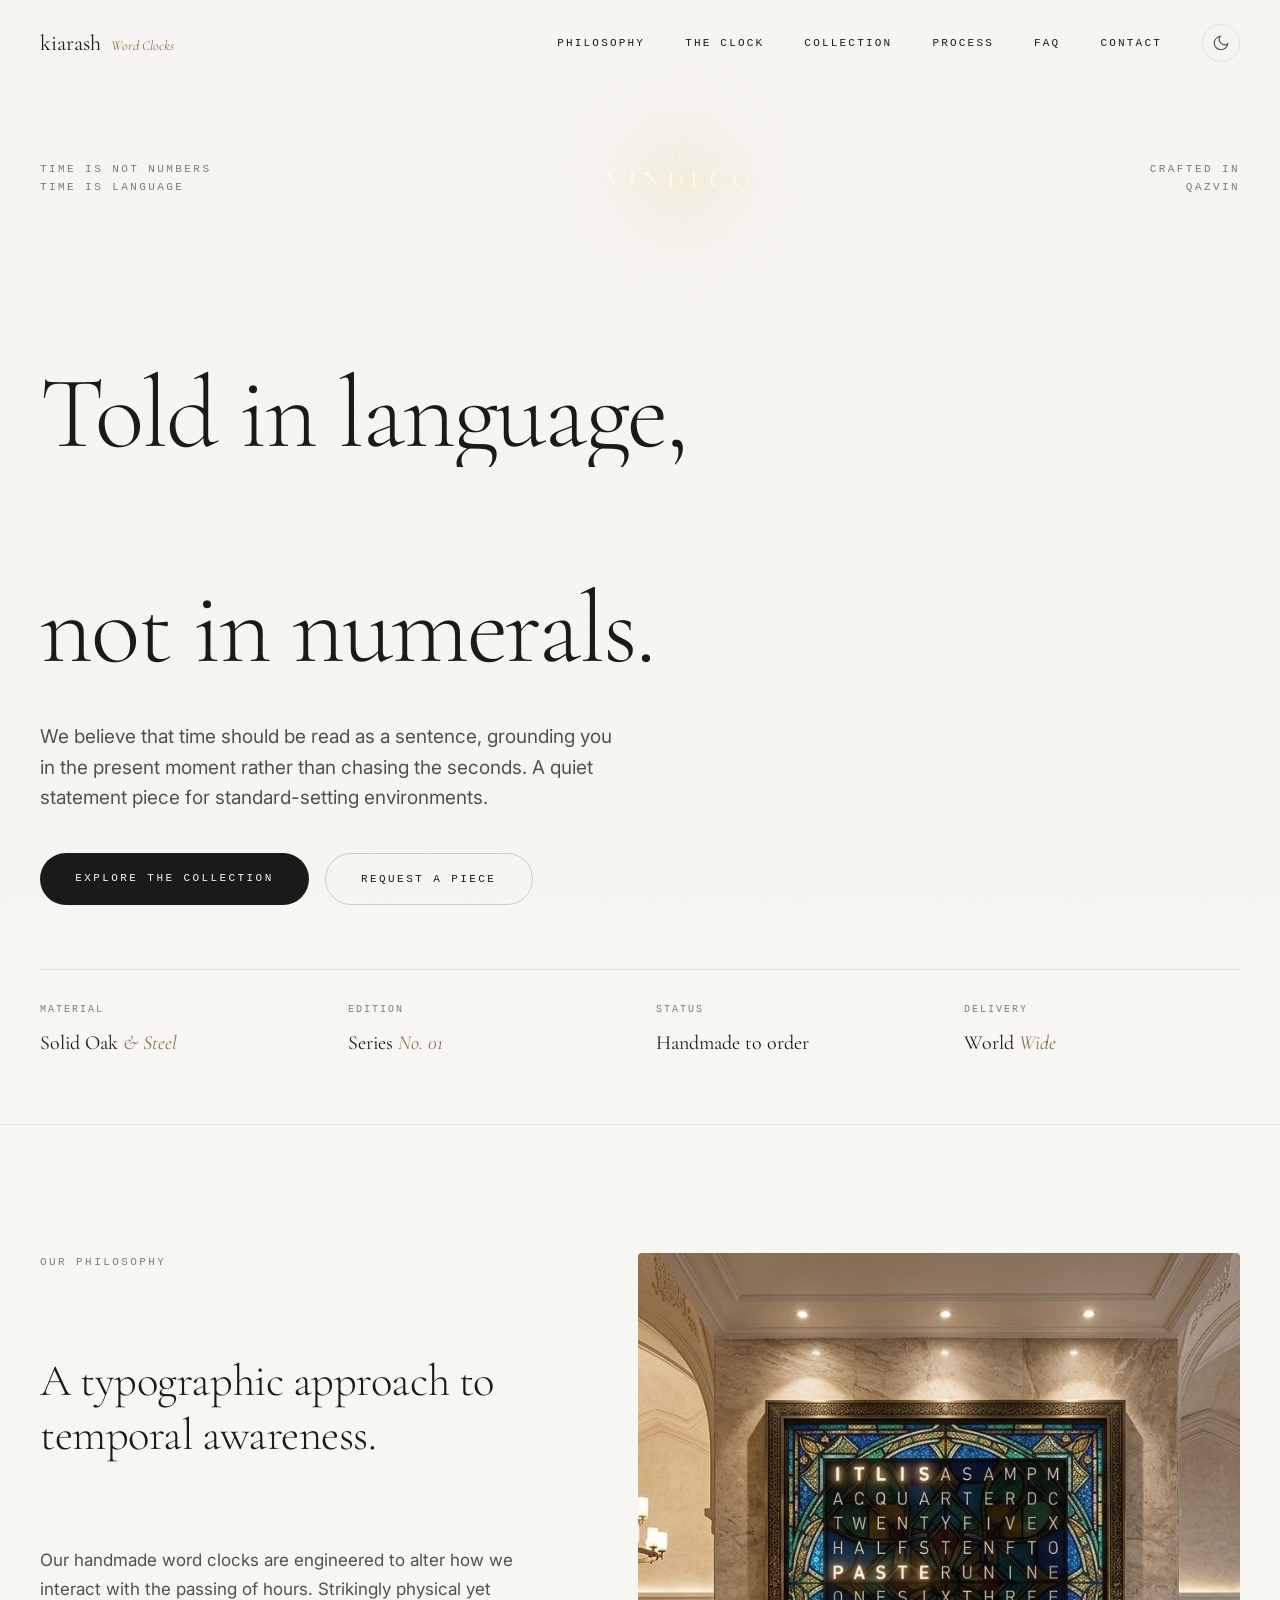
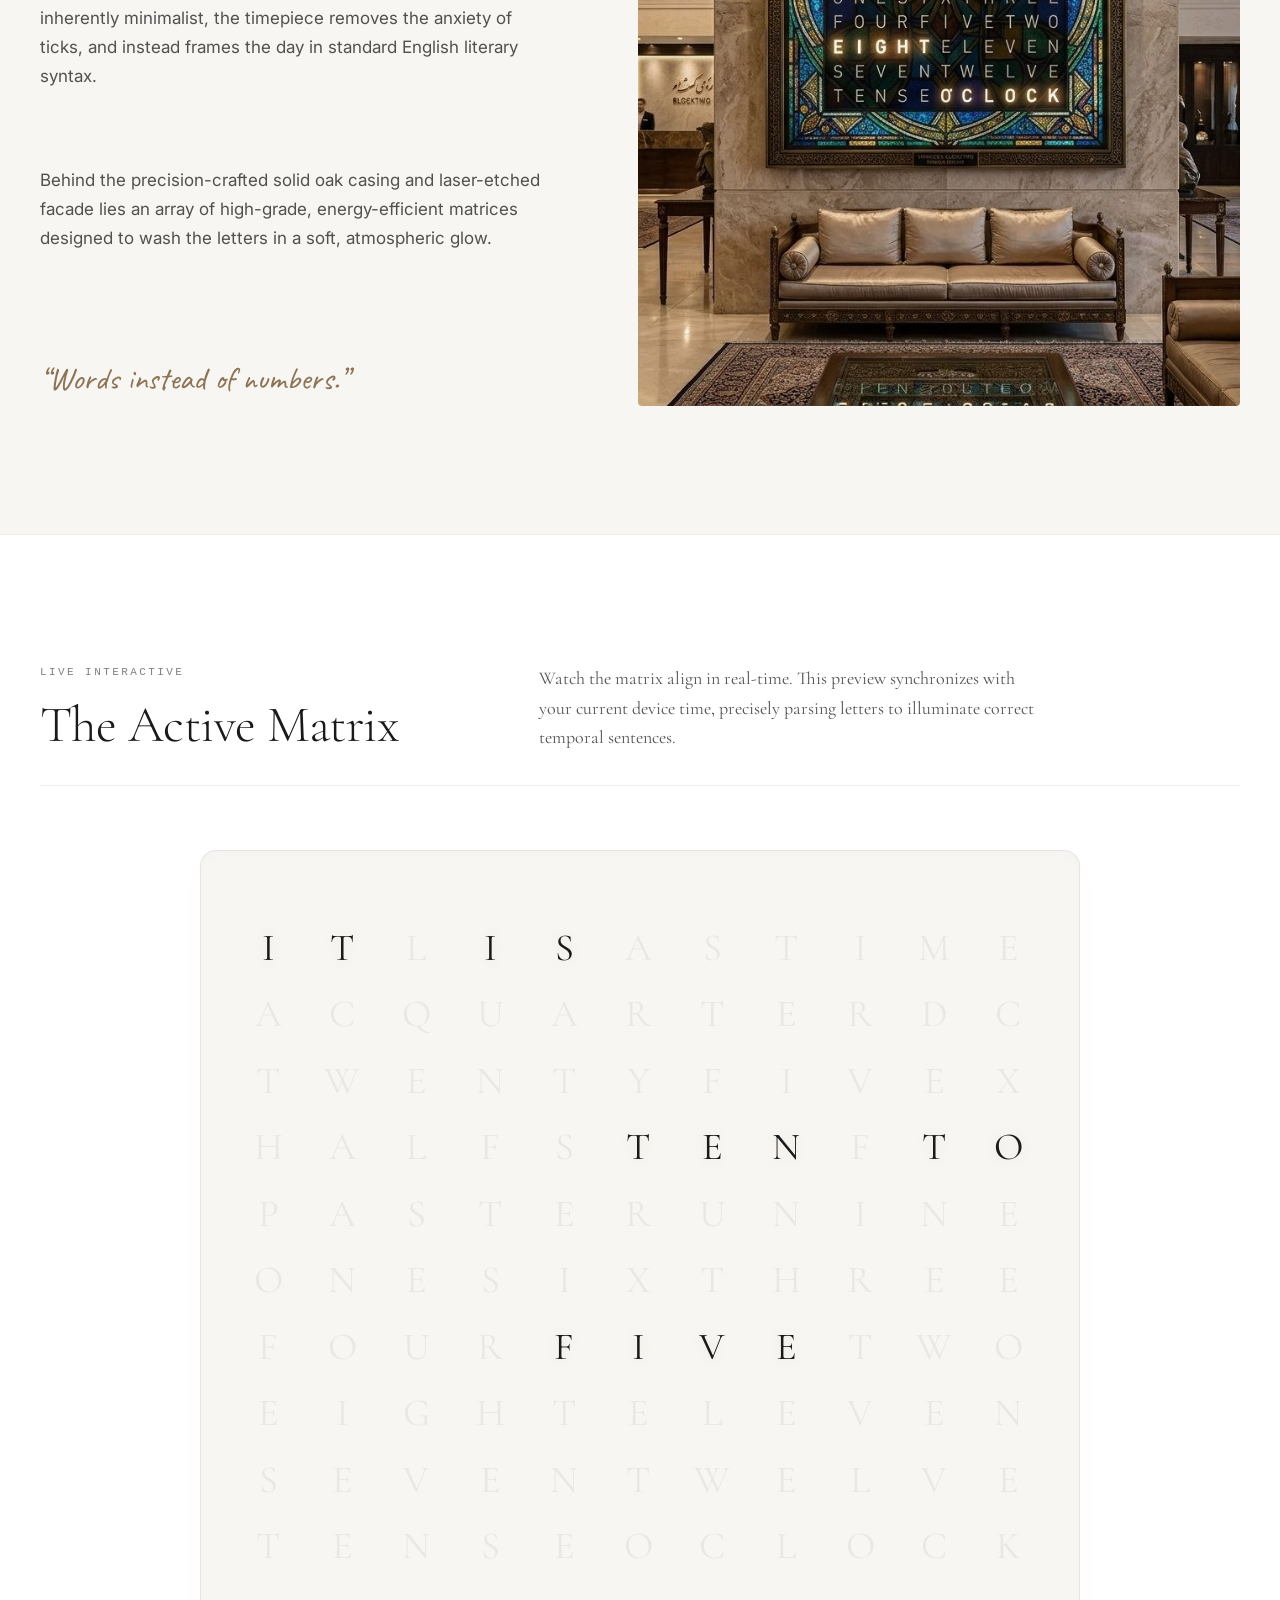
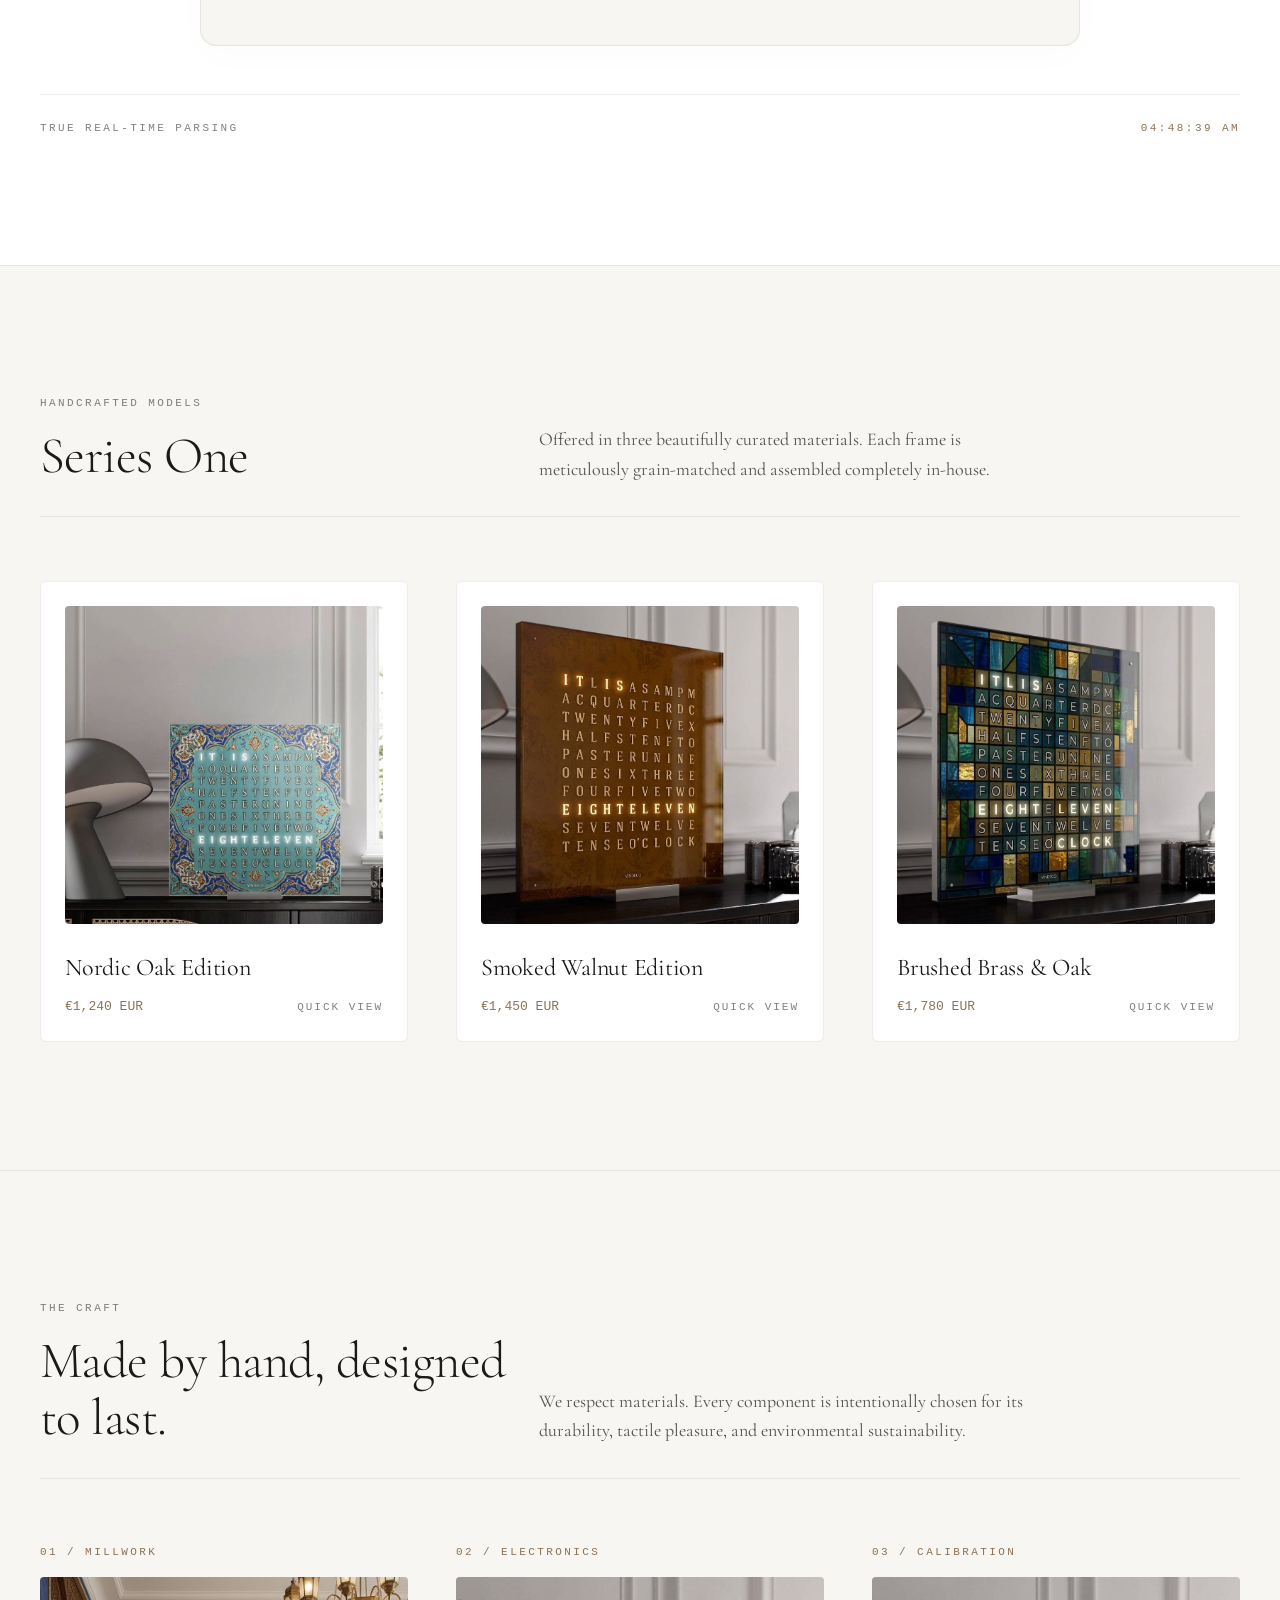
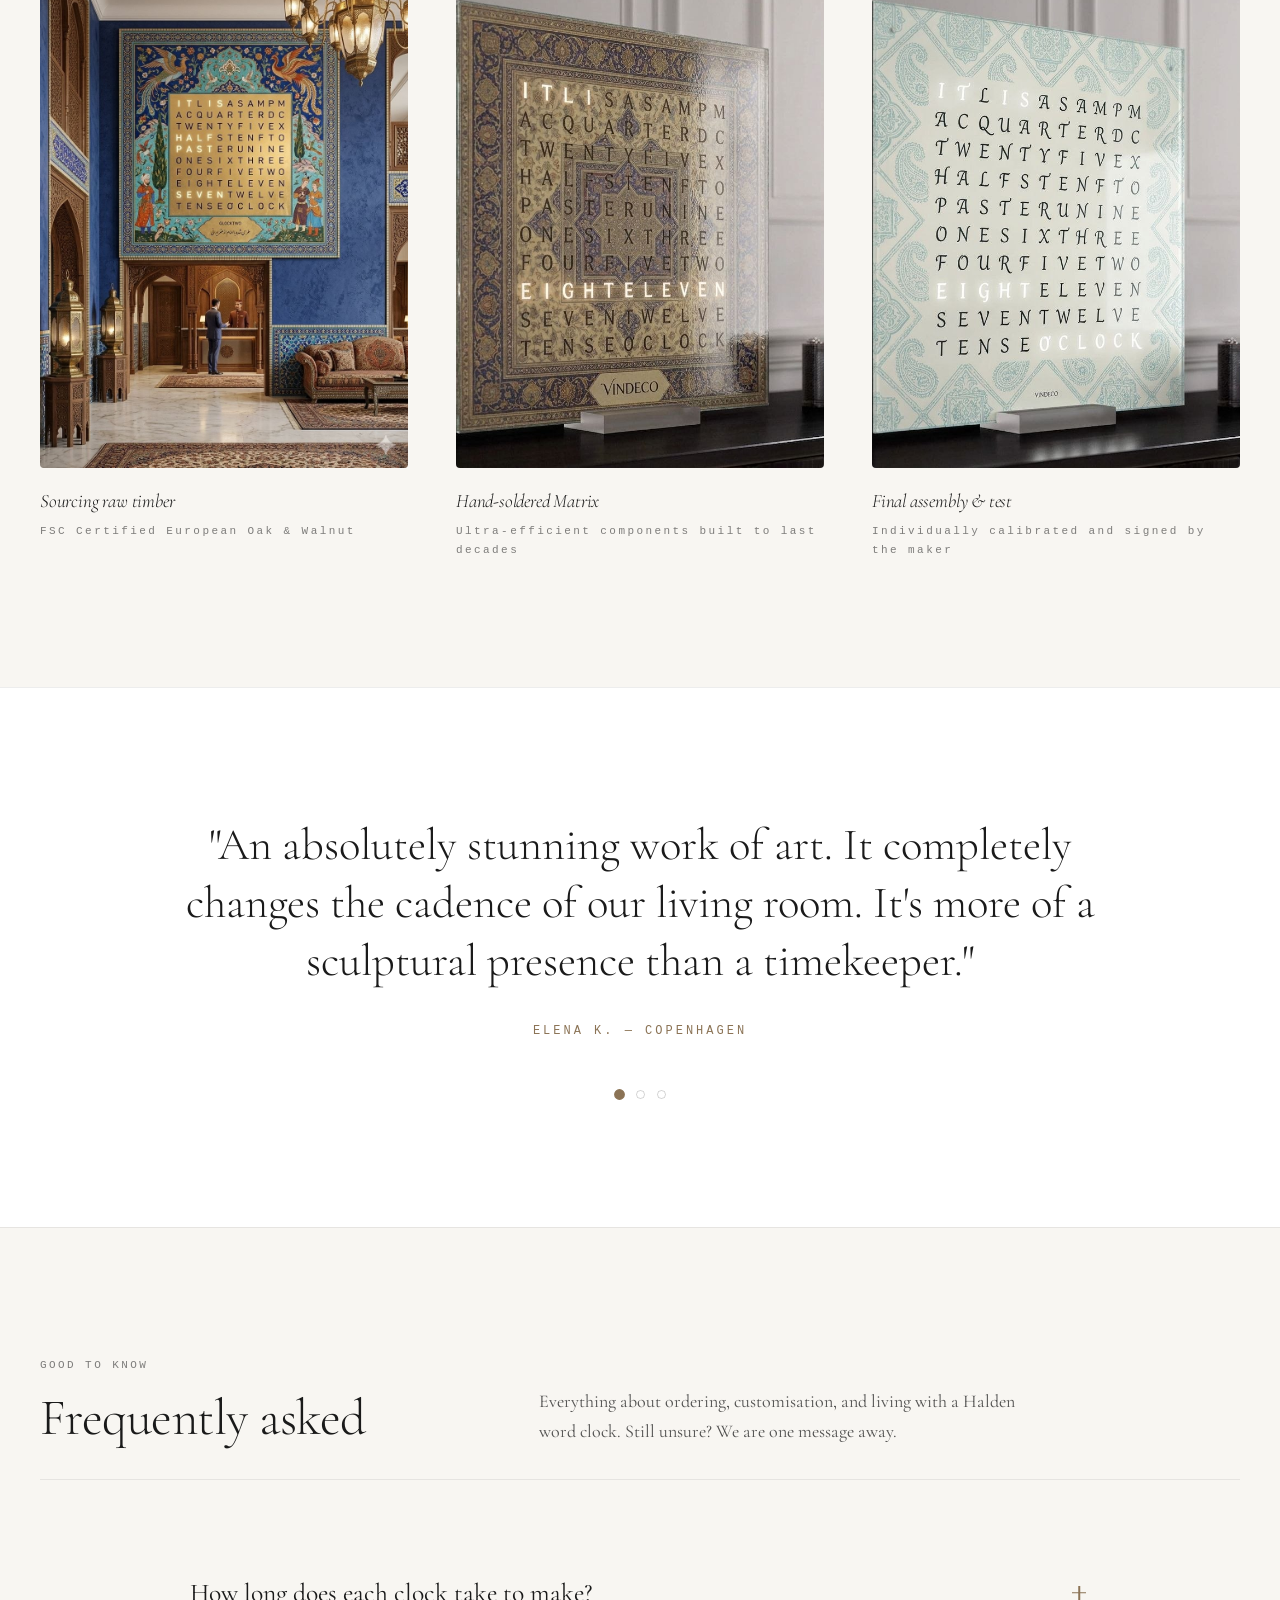
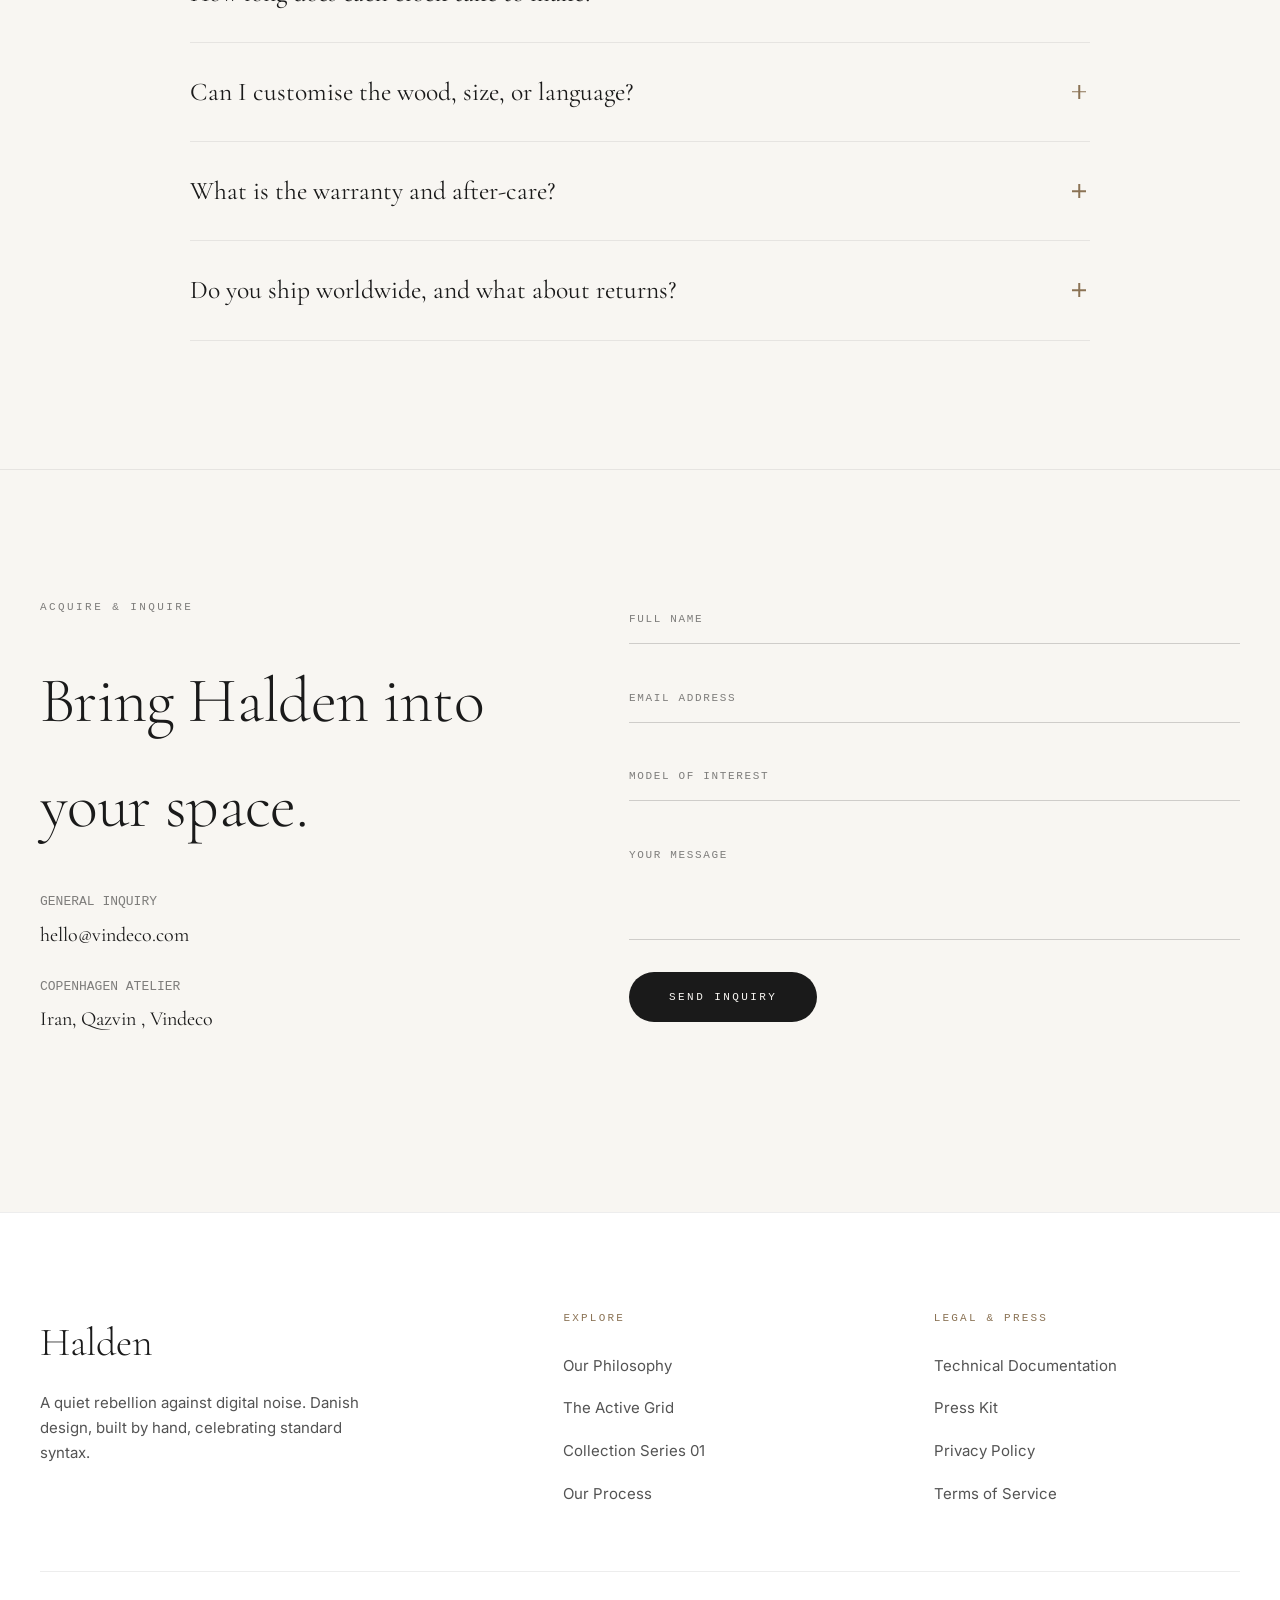
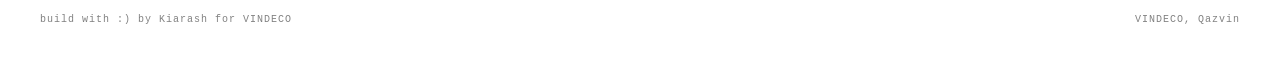
==== commit 4b2539b5: "Update index.html" ====
--- a/index.html
+++ b/index.html
@@ -708,13 +708,13 @@
               <div class="contact__detail-item">
                 General inquiry
                 <a href="mailto:hello@haldenclocks.com"
-                  >hello@haldenclocks.com</a
+                  >hello@vindeco.com</a
                 >
               </div>
               <div class="contact__detail-item">
                 Copenhagen Atelier
                 <a href="https://maps.google.com" target="_blank" rel="noopener"
-                  >Studiestræde 42, KBH K</a
+                  >Iran, Qazvin , Vindeco</a
                 >
               </div>
             </div>
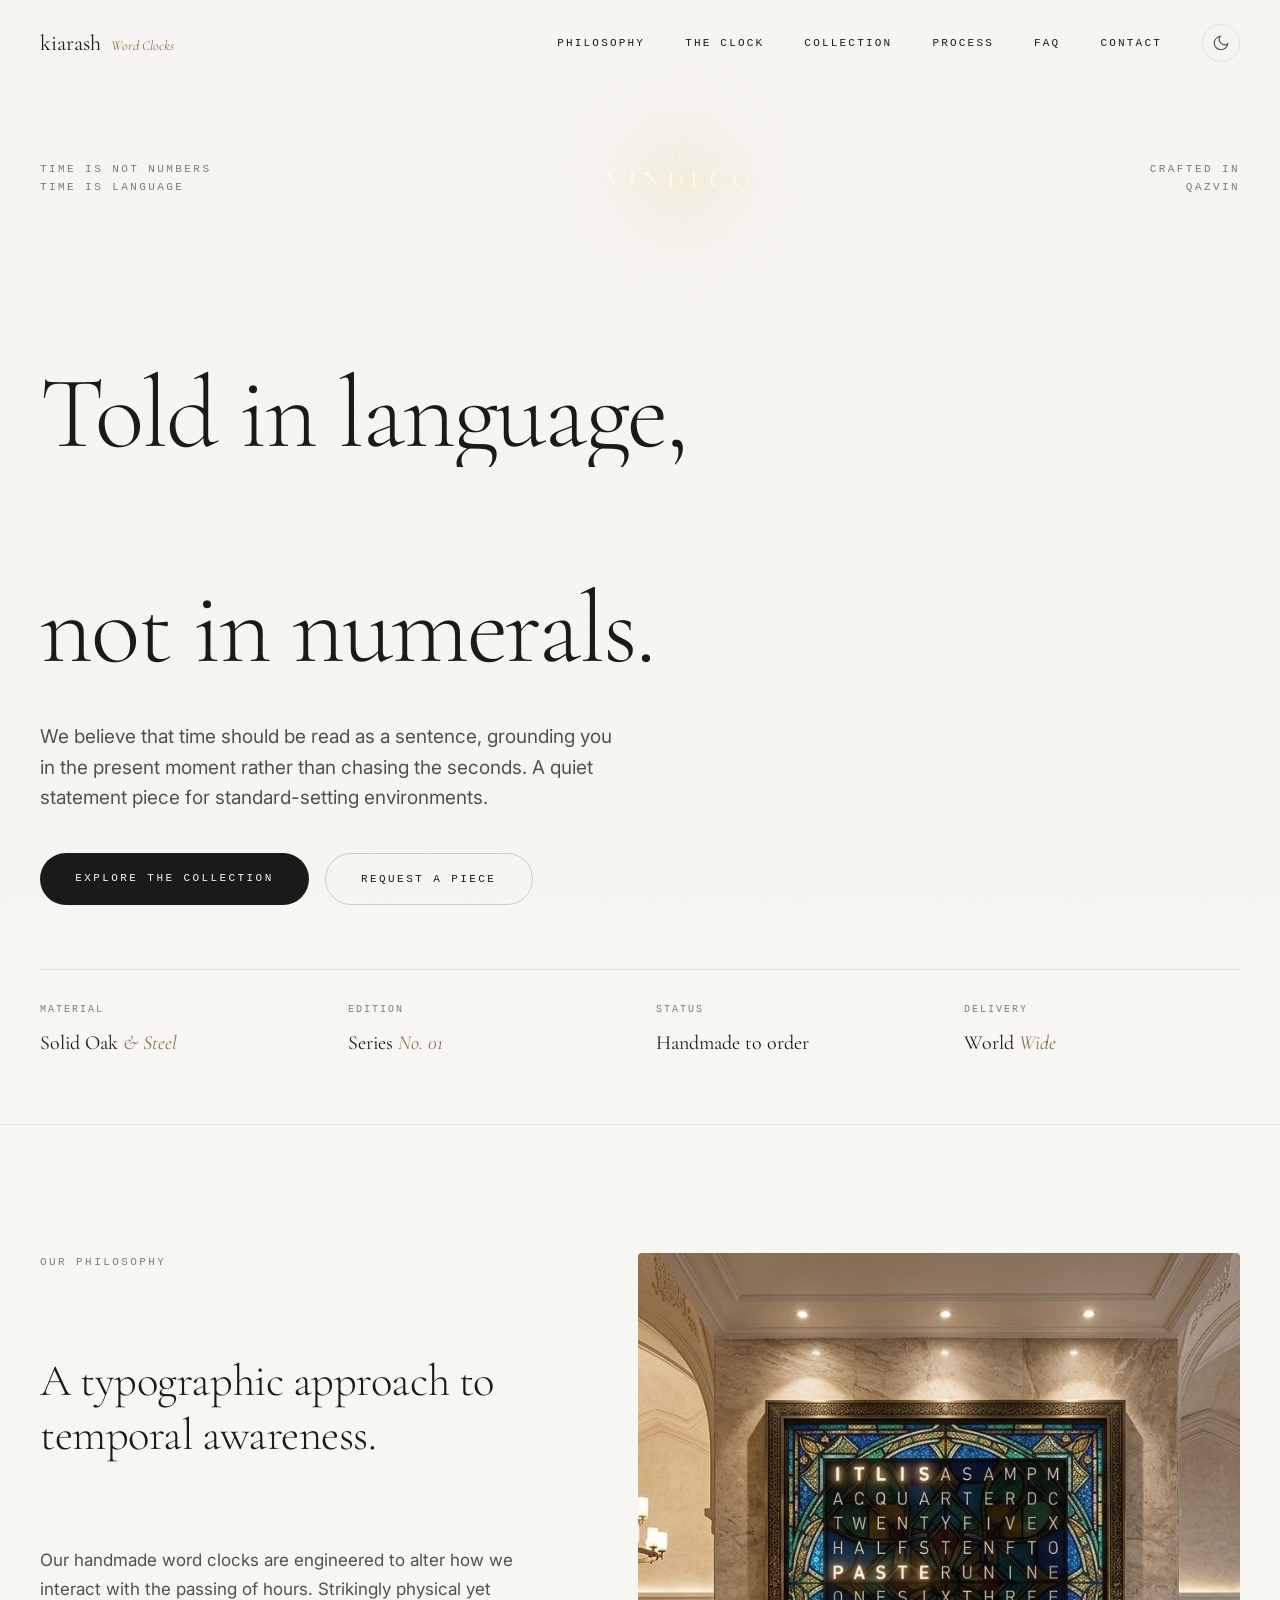
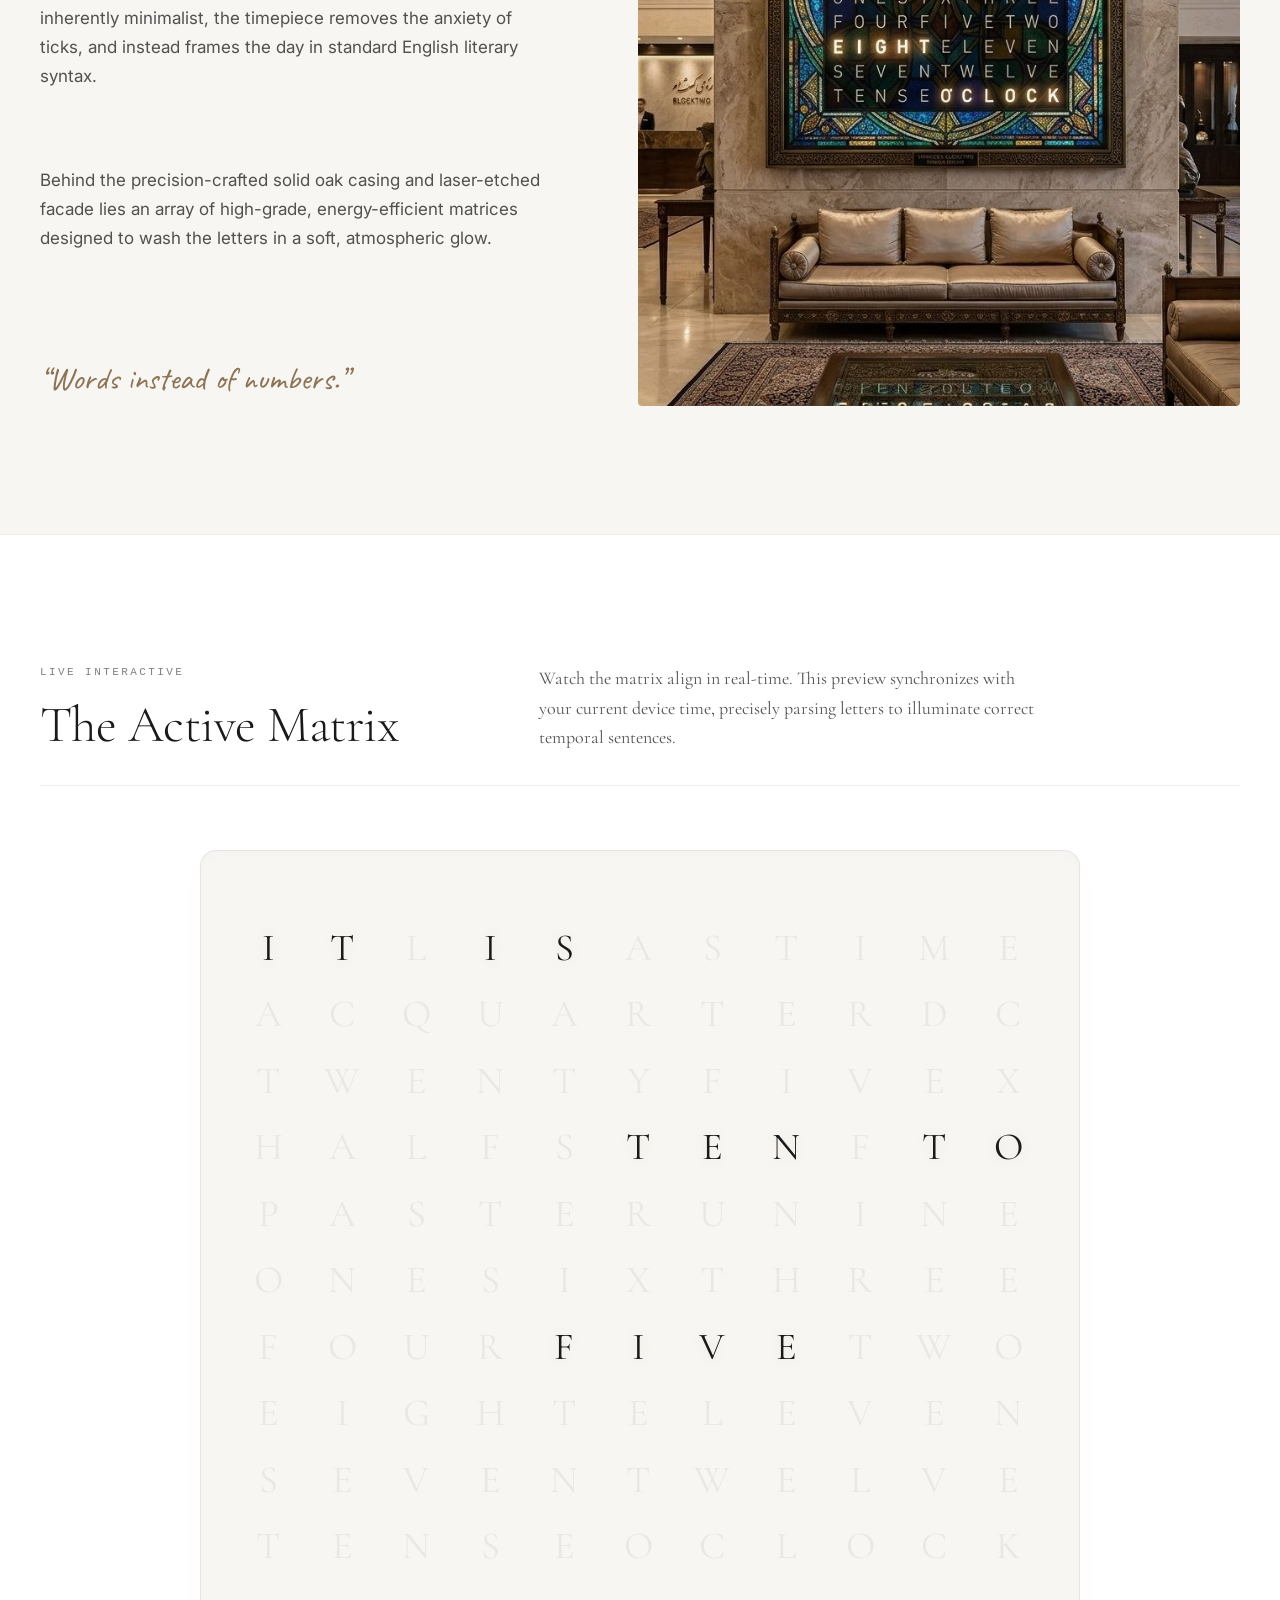
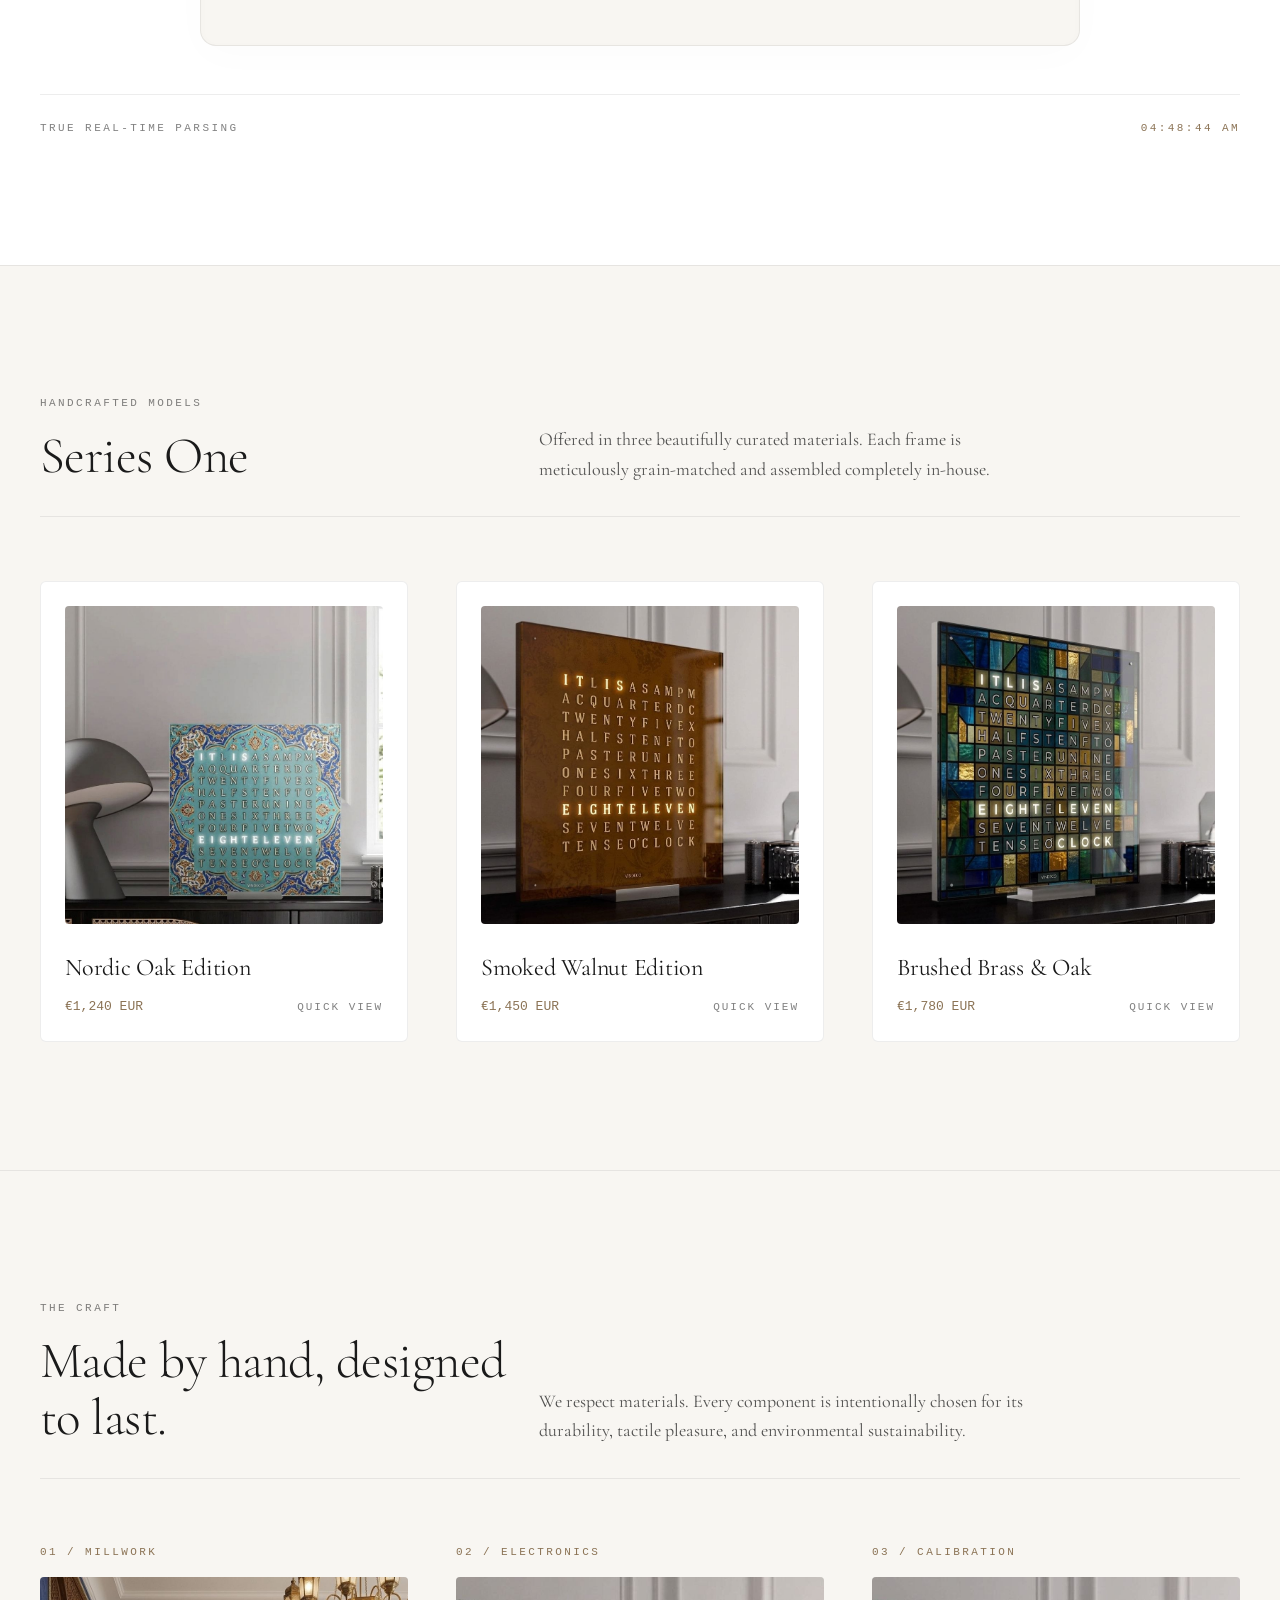
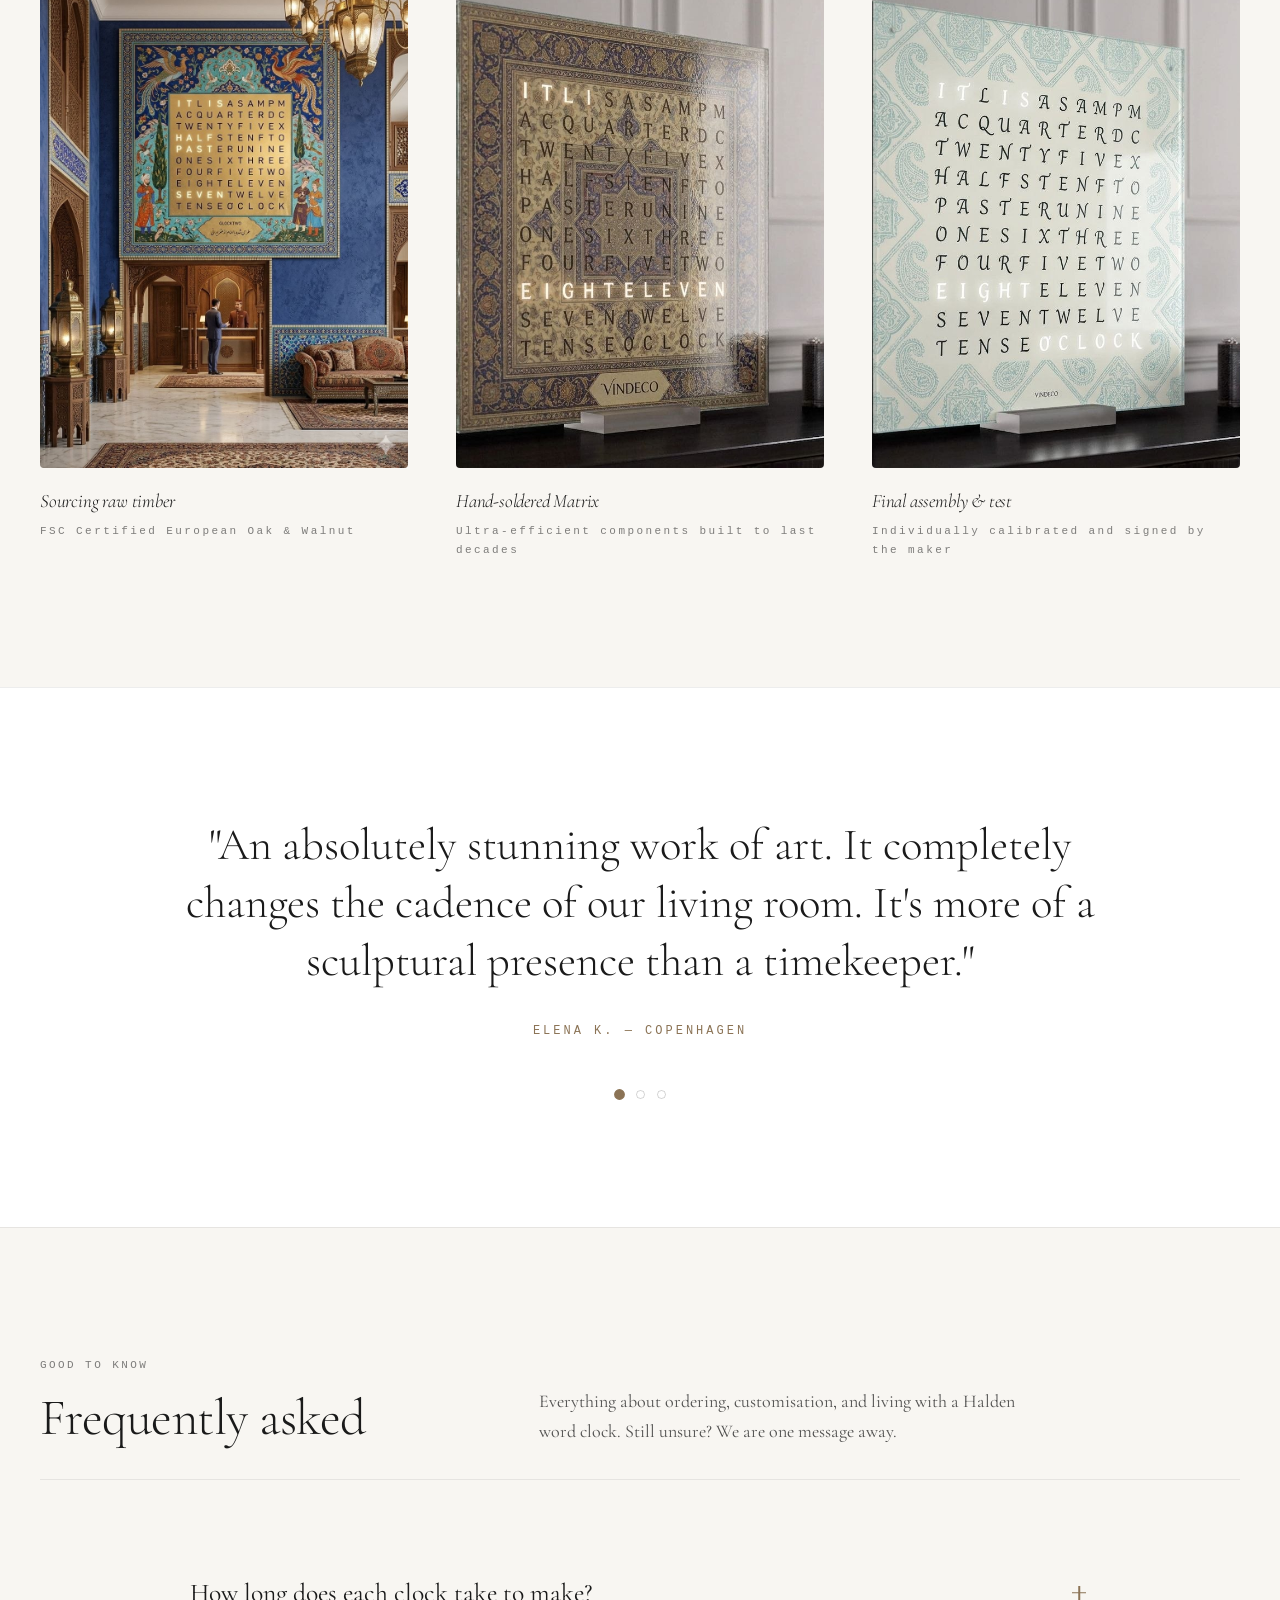
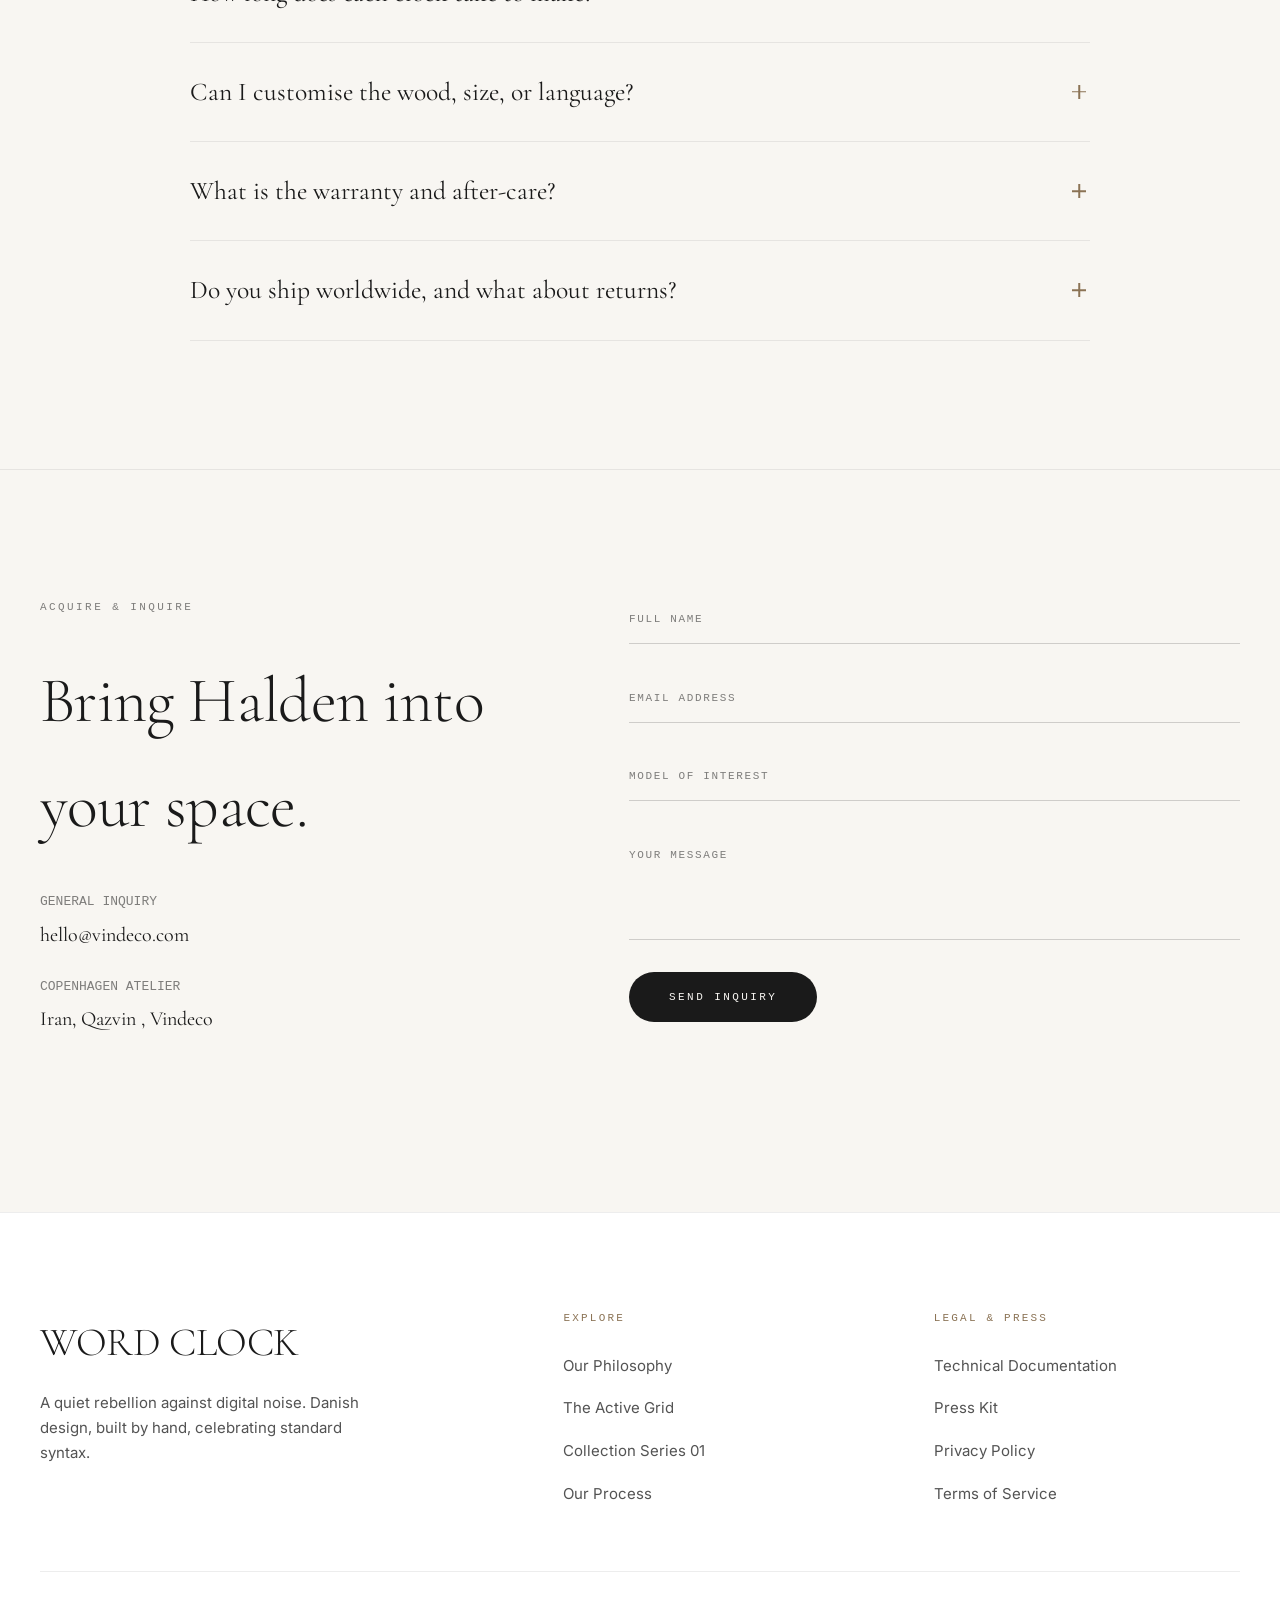
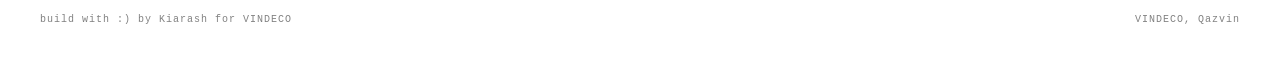
==== commit c15425a4: "Update index.html" ====
--- a/index.html
+++ b/index.html
@@ -827,7 +827,7 @@
     <footer class="footer">
       <div class="footer__top">
         <div class="footer__brand">
-          <h3>Halden</h3>
+          <h3>WORD CLOCK</h3>
           <p>
             A quiet rebellion against digital noise. Danish design, built by
             hand, celebrating standard syntax.
